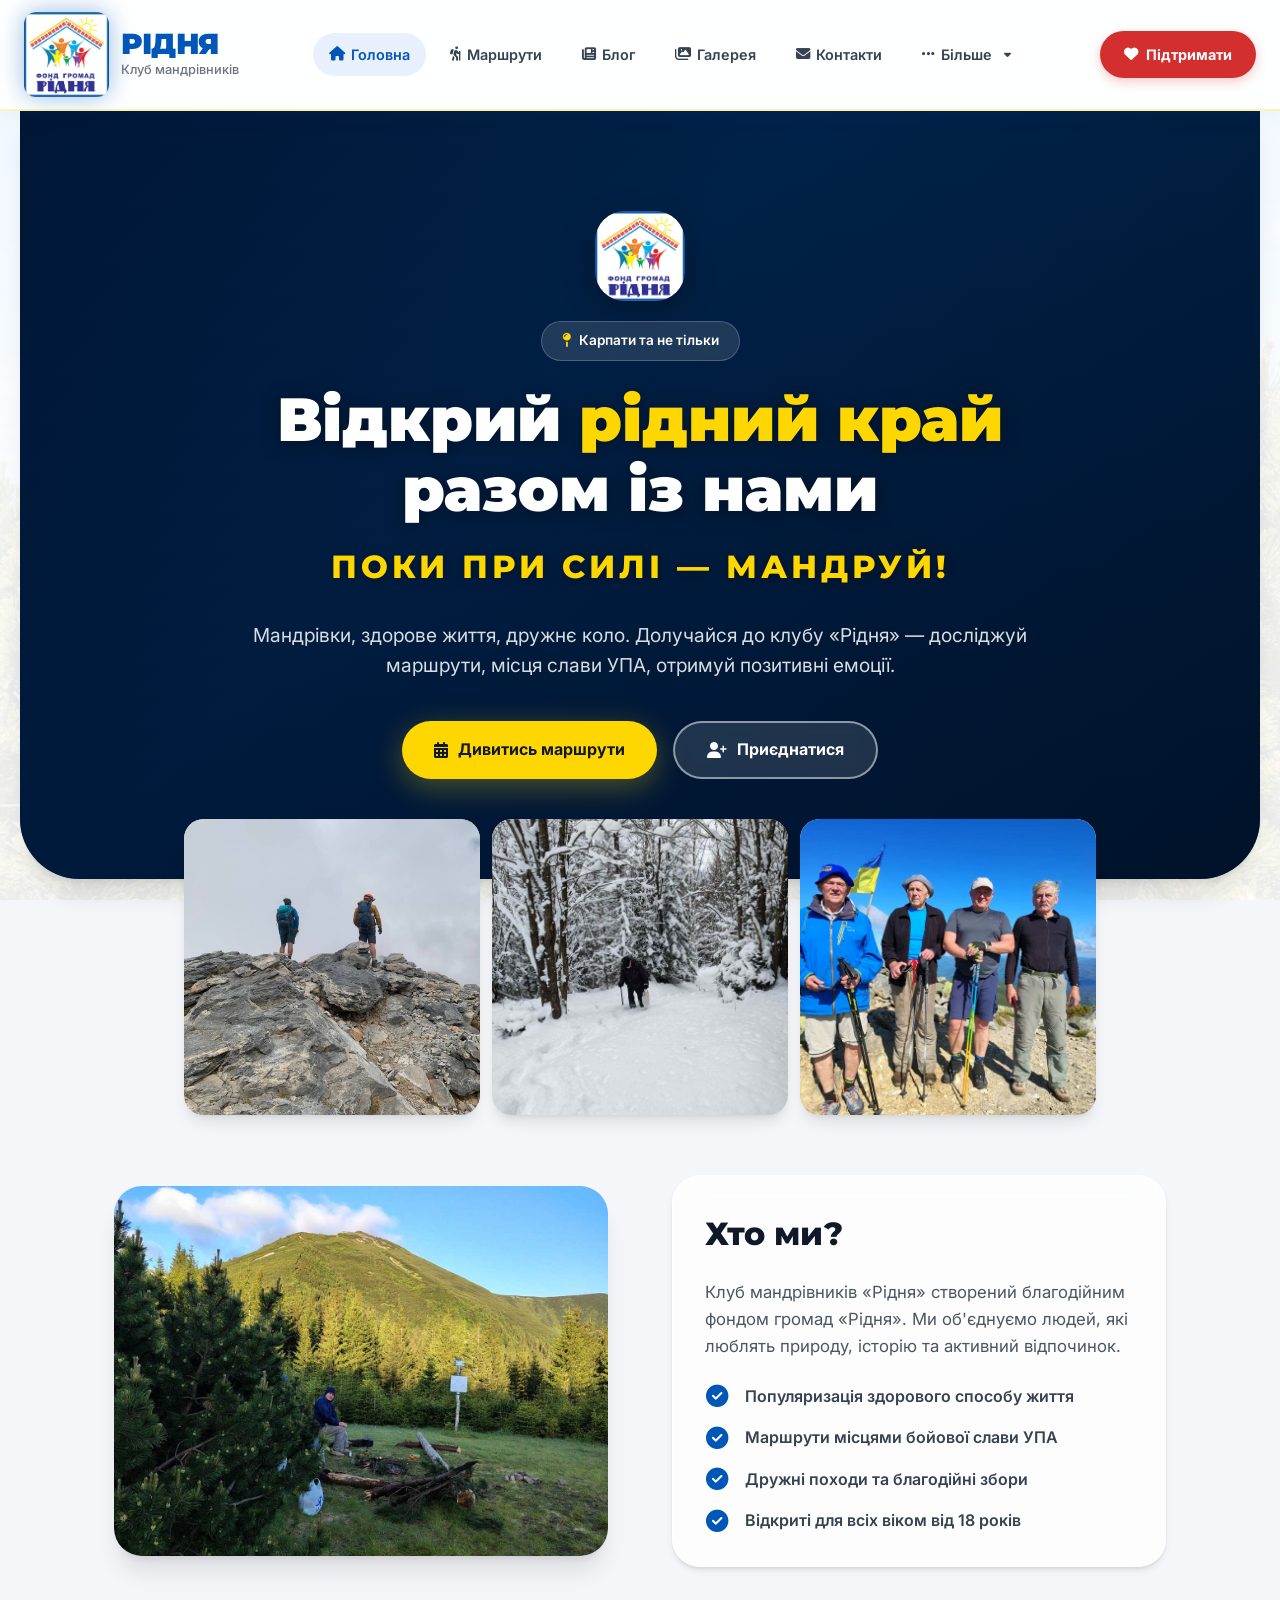
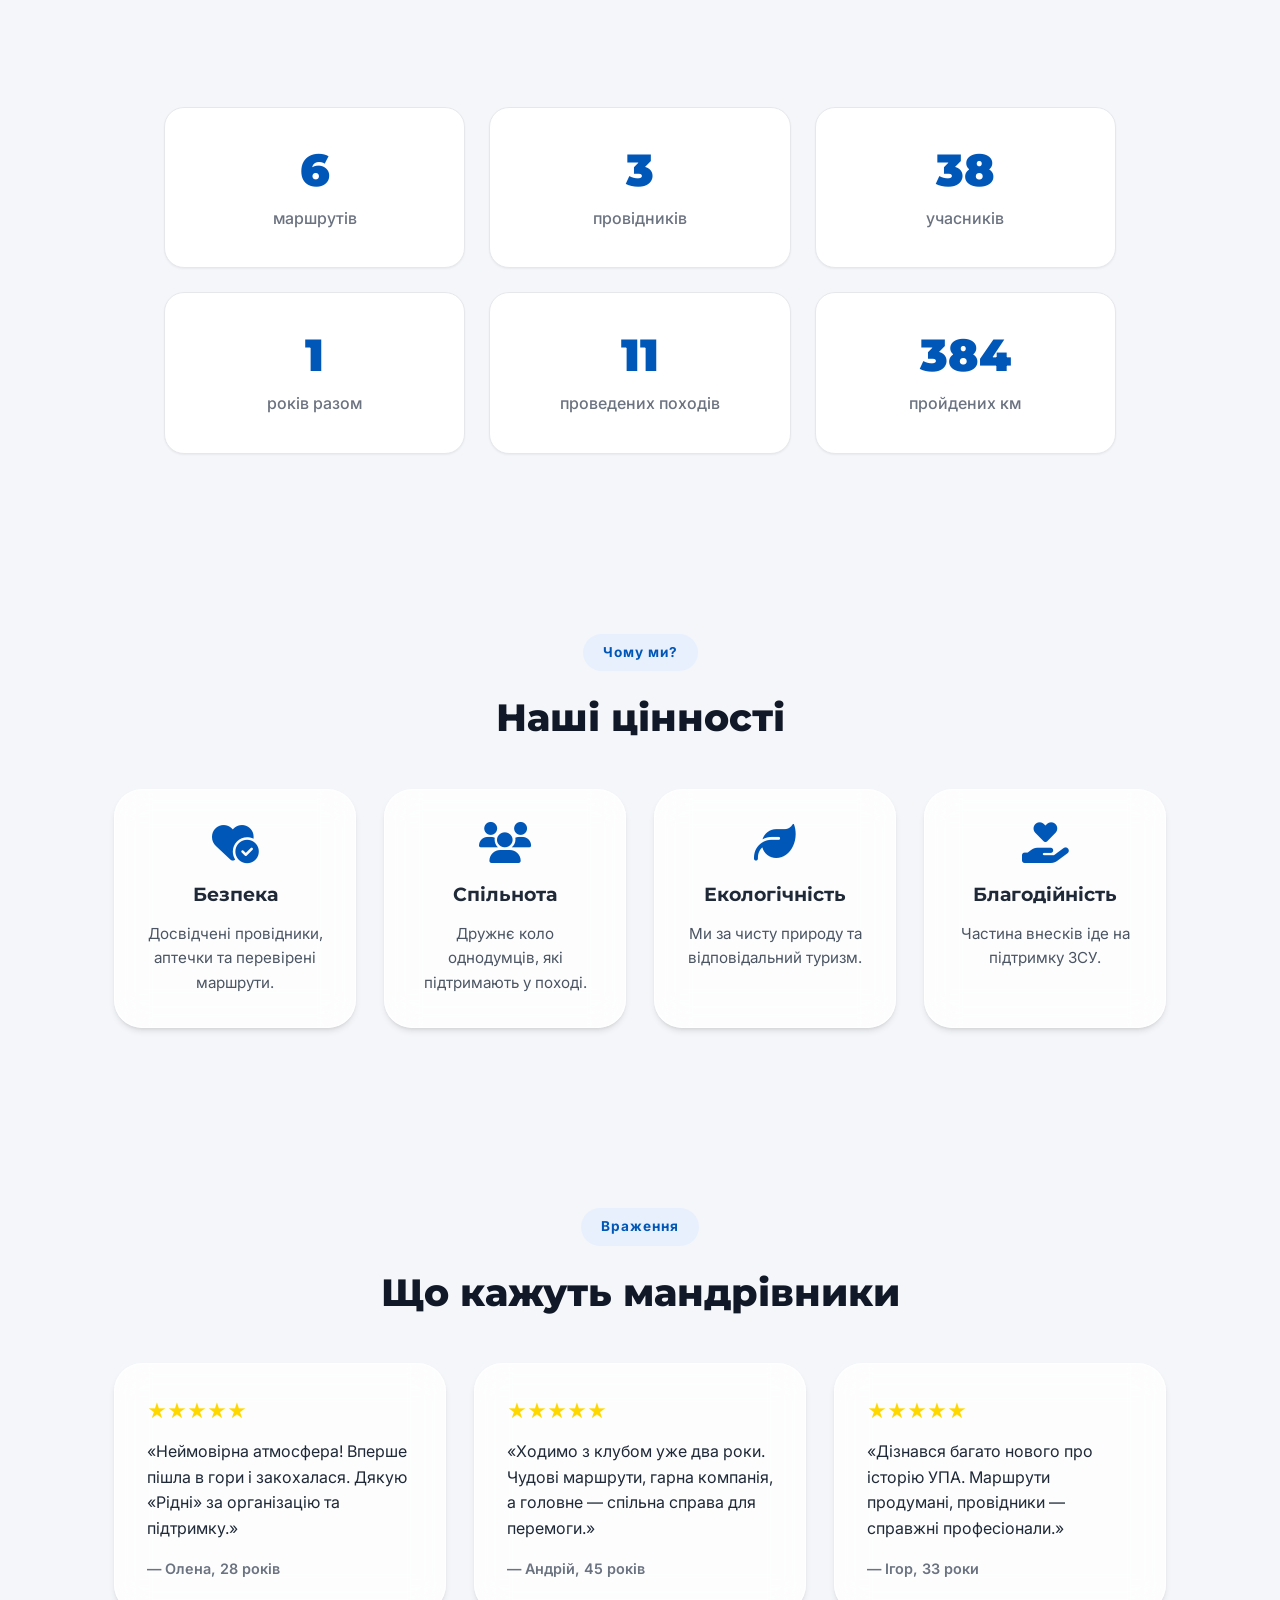
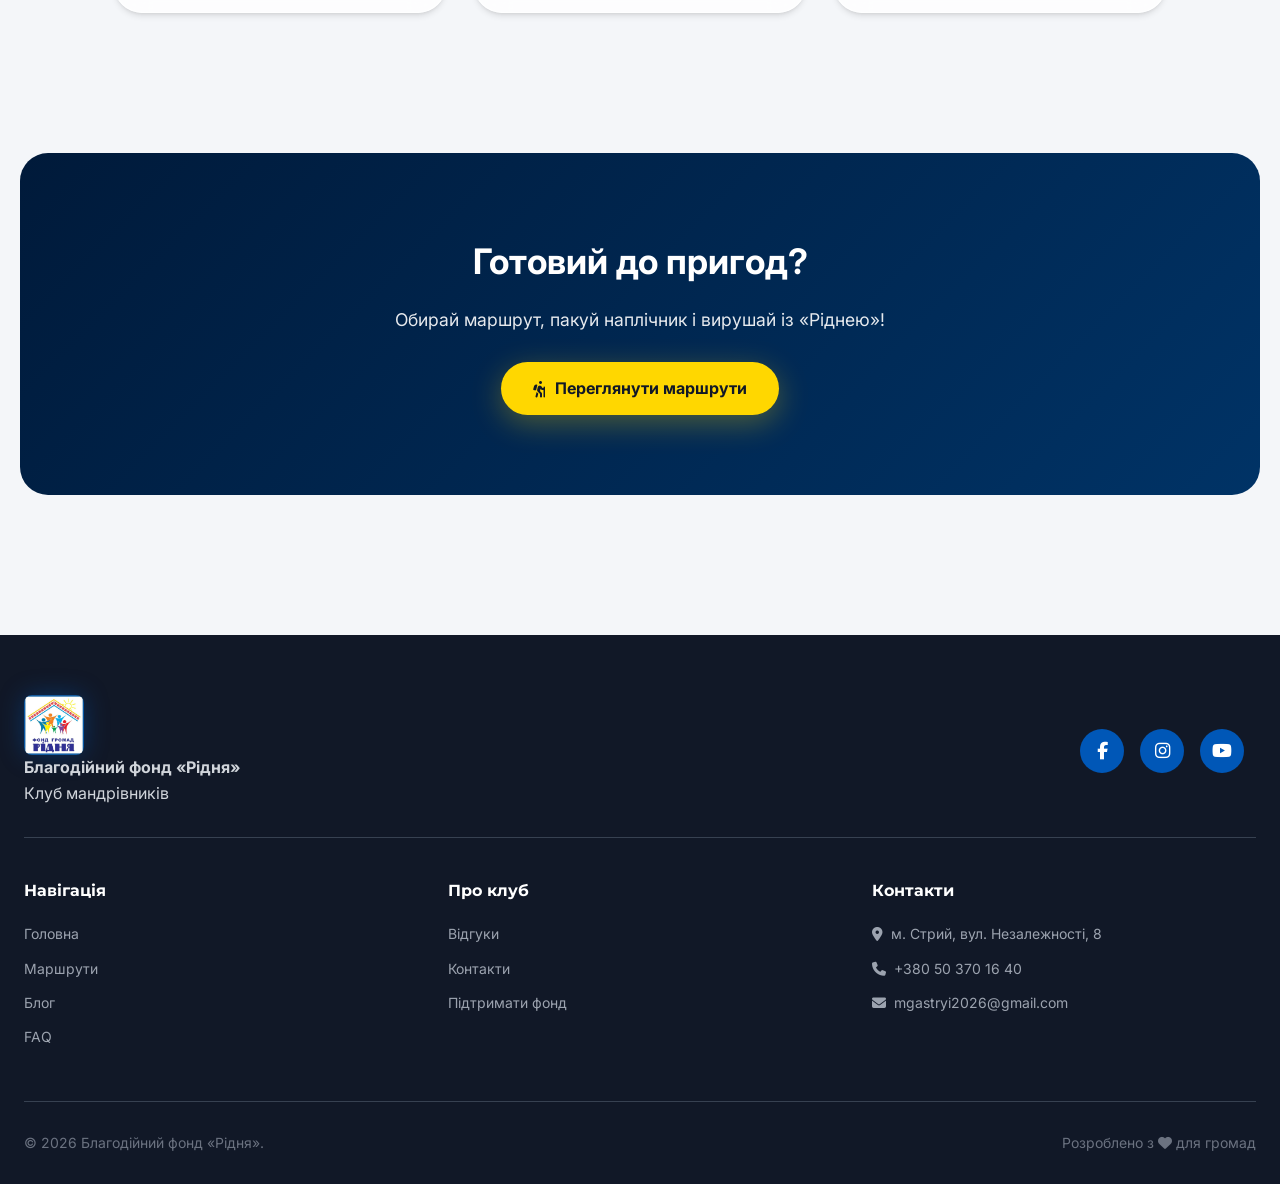
==== index.html @ 2676902b "Останнє оновлення з урахуванням змін" ====
<!DOCTYPE html>
<html lang="uk">
<head>
  <meta charset="UTF-8">
  <meta name="viewport" content="width=device-width, initial-scale=1.0, maximum-scale=5.0, user-scalable=yes, viewport-fit=cover">
  <title>РІДНЯ · Клуб мандрівників</title>
  <link rel="preconnect" href="https://fonts.googleapis.com">
  <link rel="preconnect" href="https://fonts.gstatic.com" crossorigin>
  <link href="https://fonts.googleapis.com/css2?family=Inter:opsz,wght@14..32,400;14..32,500;14..32,600;14..32,700&family=Manrope:wght@600;700;800&family=Montserrat:wght@600;700;800;900&display=swap" rel="stylesheet">
  <link rel="stylesheet" href="https://cdnjs.cloudflare.com/ajax/libs/font-awesome/6.5.1/css/all.min.css">
  <link rel="stylesheet" href="css/main.css">
  <link rel="stylesheet" href="css/components.css">
  <link rel="stylesheet" href="css/home.css">
</head>
<body>
  <!-- Хедер -->
  <header class="main-header">
    <div class="header-container">
      <a href="index.html" class="header-logo">
<div class="header-logo-icon">
  <img src="images/logo.png" alt="БФ Рідня" style="width:100%; height:100%; object-fit:contain;">
</div>
        <div class="header-logo-text">
          <span class="header-logo-title">РІДНЯ</span>
          <span class="header-logo-sub">Клуб мандрівників</span>
        </div>
      </a>
      <button class="mobile-menu-toggle" id="mobileMenuToggle" aria-label="Меню">
        <i class="fas fa-bars"></i>
      </button>
      <nav class="header-nav" id="mainNav">
        <ul>
          <li><a href="index.html" class="active"><i class="fas fa-home"></i> Головна</a></li>
          <li><a href="trips.html"><i class="fas fa-hiking"></i> Маршрути</a></li>
          <li><a href="blog.html"><i class="fas fa-newspaper"></i> Блог</a></li>
          <li><a href="gallery.html"><i class="fas fa-images"></i> Галерея</a></li>
          <li><a href="contacts.html"><i class="fas fa-envelope"></i> Контакти</a></li>
          <li class="has-dropdown">
            <a href="javascript:void(0)"><i class="fas fa-ellipsis-h"></i> Більше</a>
            <ul class="dropdown-menu">
              <li><a href="gear.html"><i class="fas fa-campground"></i> Спорядження</a></li>
              <li><a href="faq.html"><i class="fas fa-question-circle"></i> FAQ</a></li>
              <li><a href="reviews.html"><i class="fas fa-star"></i> Відгуки</a></li>
            </ul>
          </li>
        </ul>
      </nav>
      <div class="header-actions">
        <a href="contacts.html#donate" class="btn-support"><i class="fas fa-heart"></i> Підтримати</a>
      </div>
    </div>
  </header>

  <main>
    <!-- Герой секція -->
    <section class="hero-section" id="hero">
      <div class="hero-overlay"></div>
      <div class="hero-content">
<div class="hero-org-icon">
  <img src="images/logo.png" alt="БФ Рідня" style="width:100%; height:100%; object-fit:contain;">
</div>
        <div class="hero-badge"><i class="fas fa-map-pin"></i> Карпати та не тільки</div>
        <h1 class="hero-title">Відкрий <span class="highlight">рідний край</span> разом із нами</h1>
        <p class="hero-motto">ПОКИ ПРИ СИЛІ — МАНДРУЙ!</p>
        <p class="hero-subtitle">Мандрівки, здорове життя, дружнє коло. Долучайся до клубу «Рідня» — досліджуй маршрути, місця слави УПА, отримуй позитивні емоції.</p>
        <div class="hero-buttons">
          <a href="trips.html" class="btn-hero-primary"><i class="fas fa-calendar-alt"></i> Дивитись маршрути</a>
          <a href="contacts.html" class="btn-hero-secondary"><i class="fas fa-user-plus"></i> Приєднатися</a>
        </div>
      </div>
    </section>

    <!-- Фотострічка -->
    <section class="photo-strip visible">
      <div class="photo-strip-item"><img src="images/img11.jpg" alt="Похід" loading="lazy"></div>
      <div class="photo-strip-item"><img src="images/img8.jpg" alt="Краєвид" loading="lazy"></div>
      <div class="photo-strip-item"><img src="images/img4.jpg" alt="Гори" loading="lazy"></div>
    </section>

    <!-- Про клуб -->
    <section class="about-club-container reveal">
      <div class="about-club">
        <div class="about-club-image">
          <img src="images/img5.jpg" alt="Клуб Рідня в горах" loading="lazy">
        </div>
        <div class="about-club-text glass-card">
          <h3>Хто ми?</h3>
          <p>Клуб мандрівників «Рідня» створений благодійним фондом громад «Рідня». Ми об'єднуємо людей, які люблять природу, історію та активний відпочинок.</p>
          <ul class="about-features">
            <li><i class="fas fa-check-circle"></i> Популяризація здорового способу життя</li>
            <li><i class="fas fa-check-circle"></i> Маршрути місцями бойової слави УПА</li>
            <li><i class="fas fa-check-circle"></i> Дружні походи та благодійні збори</li>
            <li><i class="fas fa-check-circle"></i> Відкриті для всіх віком від 18 років</li>
          </ul>
        </div>
      </div>
    </section>

    <!-- Статистика -->
    <section class="stats-section reveal">
      <div class="stats-grid">
        <div class="stat-card"><div class="stat-number" data-target="17">0</div><div class="stat-label">маршрутів</div></div>
        <div class="stat-card"><div class="stat-number" data-target="10">0</div><div class="stat-label">провідників</div></div>
        <div class="stat-card"><div class="stat-number" data-target="100">0</div><div class="stat-label">учасників</div></div>
        <div class="stat-card"><div class="stat-number" data-target="5">0</div><div class="stat-label">років разом</div></div>
        <div class="stat-card"><div class="stat-number" data-target="35">0</div><div class="stat-label">проведених походів</div></div>
        <div class="stat-card"><div class="stat-number" data-target="1200">0</div><div class="stat-label">пройдених км</div></div>
      </div>
    </section>

    <!-- Переваги -->
    <section class="advantages-section reveal">
      <div class="section-header">
        <span class="section-label">Чому ми?</span>
        <h2 class="section-title">Наші цінності</h2>
      </div>
      <div class="advantages-grid">
        <div class="advantage-card glass-card">
          <i class="fas fa-heart-circle-check"></i>
          <h4>Безпека</h4>
          <p>Досвідчені провідники, аптечки та перевірені маршрути.</p>
        </div>
        <div class="advantage-card glass-card">
          <i class="fas fa-users"></i>
          <h4>Спільнота</h4>
          <p>Дружнє коло однодумців, які підтримають у поході.</p>
        </div>
        <div class="advantage-card glass-card">
          <i class="fas fa-leaf"></i>
          <h4>Екологічність</h4>
          <p>Ми за чисту природу та відповідальний туризм.</p>
        </div>
        <div class="advantage-card glass-card">
          <i class="fas fa-hand-holding-heart"></i>
          <h4>Благодійність</h4>
          <p>Частина внесків іде на підтримку ЗСУ.</p>
        </div>
      </div>
    </section>

    <!-- Відгуки -->
    <section class="testimonials-section reveal">
      <div class="section-header">
        <span class="section-label">Враження</span>
        <h2 class="section-title">Що кажуть мандрівники</h2>
      </div>
      <div class="testimonials-grid">
        <div class="testimonial-card glass-card">
          <div class="testimonial-stars">★★★★★</div>
          <p>«Неймовірна атмосфера! Вперше пішла в гори і закохалася. Дякую «Рідні» за організацію та підтримку.»</p>
          <span class="testimonial-author">— Олена, 28 років</span>
        </div>
        <div class="testimonial-card glass-card">
          <div class="testimonial-stars">★★★★★</div>
          <p>«Ходимо з клубом уже два роки. Чудові маршрути, гарна компанія, а головне — спільна справа для перемоги.»</p>
          <span class="testimonial-author">— Андрій, 45 років</span>
        </div>
        <div class="testimonial-card glass-card">
          <div class="testimonial-stars">★★★★★</div>
          <p>«Дізнався багато нового про історію УПА. Маршрути продумані, провідники — справжні професіонали.»</p>
          <span class="testimonial-author">— Ігор, 33 роки</span>
        </div>
      </div>
    </section>

    <!-- Заклик до дії -->
    <section class="cta-section reveal">
      <div class="cta-content">
        <h2>Готовий до пригод?</h2>
        <p>Обирай маршрут, пакуй наплічник і вирушай із «Ріднею»!</p>
        <a href="trips.html" class="btn-hero-primary"><i class="fas fa-hiking"></i> Переглянути маршрути</a>
      </div>
    </section>
  </main>

  <!-- Футер -->
  <footer class="main-footer">
    <div class="footer-container">
      <div class="footer-top">
<div class="footer-logo">
  <div class="header-logo-icon footer-logo-icon">
    <img src="images/logo.png" alt="БФ Рідня" style="width:100%; height:100%; object-fit:contain;">
  </div>
  <div><strong>Благодійний фонд «Рідня»</strong><p>Клуб мандрівників</p></div>
</div>
        <div class="footer-social">
          <a href="https://www.facebook.com/bfridnya" aria-label="Facebook"><i class="fab fa-facebook-f"></i></a>
          <a href="https://www.instagram.com/fond_ridnya" aria-label="Instagram"><i class="fab fa-instagram"></i></a>
          <a href="https://www.youtube.com/channel/UCr67AbASZGqx4RefbKaIRSQ" aria-label="YouTube"><i class="fab fa-youtube"></i></a>
        </div>
      </div>
      <div class="footer-middle">
        <div class="footer-nav">
          <h4>Навігація</h4>
          <ul>
            <li><a href="index.html">Головна</a></li>
            <li><a href="trips.html">Маршрути</a></li>
            <li><a href="blog.html">Блог</a></li>
            <li><a href="faq.html">FAQ</a></li>
          </ul>
        </div>
        <div class="footer-nav">
          <h4>Про клуб</h4>
          <ul>
            <li><a href="reviews.html">Відгуки</a></li>
            <li><a href="contacts.html">Контакти</a></li>
            <li><a href="contacts.html#donate">Підтримати фонд</a></li>
          </ul>
        </div>
        <div class="footer-nav">
          <h4>Контакти</h4>
          <ul>
            <li><i class="fas fa-map-marker-alt"></i> м. Стрий, вул. Незалежності, 8</li>
            <li><i class="fas fa-phone"></i> +380 50 370 16 40</li>
            <li><i class="fas fa-envelope"></i> mgastryi2026@gmail.com</li>
          </ul>
        </div>
      </div>
      <div class="footer-bottom">
        <p>&copy; 2026 Благодійний фонд «Рідня».</p>
        <p>Розроблено з <i class="fas fa-heart"></i> для громад</p>
      </div>
    </div>
  </footer>

  <script src="js/main.js"></script>
</body>
</html>
---- css/main.css ----
:root {
  --blue: #0057b7;
  --blue-dark: #003d82;
  --blue-light: #e8f0fe;
  --yellow: #ffd700;
  --yellow-dark: #e6c200;
  --yellow-light: #fff8e1;
  --red: #d32f2f;
  --red-dark: #b71c1c;
  --white: #ffffff;
  --gray-50: #f9fafb;
  --gray-100: #f3f4f6;
  --gray-200: #e5e7eb;
  --gray-300: #d1d5db;
  --gray-400: #9ca3af;
  --gray-500: #6b7280;
  --gray-600: #4b5563;
  --gray-700: #374151;
  --gray-800: #1f2937;
  --gray-900: #111827;
  --shadow-sm: 0 1px 2px rgba(0,0,0,0.05);
  --shadow: 0 4px 6px -1px rgba(0,0,0,0.1), 0 2px 4px -2px rgba(0,0,0,0.1);
  --shadow-md: 0 10px 15px -3px rgba(0,0,0,0.1), 0 4px 6px -4px rgba(0,0,0,0.1);
  --shadow-lg: 0 20px 25px -5px rgba(0,0,0,0.1), 0 8px 10px -6px rgba(0,0,0,0.1);
  --radius-sm: 8px;
  --radius: 12px;
  --radius-lg: 20px;
  --radius-xl: 28px;
  --transition: 0.3s cubic-bezier(0.4, 0, 0.2, 1);
}

* {
  margin: 0;
  padding: 0;
  box-sizing: border-box;
}

html {
  scroll-behavior: smooth;
}

html, body {
  overflow-x: hidden;
  max-width: 100vw;
}

img {
  max-width: 100%;
  height: auto;
}

body {
  font-family: 'Inter', sans-serif;
  color: var(--gray-800);
  line-height: 1.6;
  min-height: 100vh;
  display: flex;
  flex-direction: column;
  position: relative;
  /* Новий безпечний фон замість складного колажу */
  background-color: #f4f6f9;
  background-image: url('../images/img1.jpg');
  background-size: cover;
  background-position: center;
  background-attachment: fixed;
}

/* Легке світле накладення, щоб текст було читати */
body::after {
  content: '';
  position: fixed;
  top: 0; left: 0; right: 0; bottom: 0;
  z-index: -1;
  background: rgba(255, 255, 255, 0.92);
  pointer-events: none;
}

/* Хедер */
.main-header {
  background: rgba(255,255,255,0.92);
  backdrop-filter: blur(16px);
  box-shadow: 0 2px 24px rgba(0,87,183,0.06);
  position: sticky;
  top: 0;
  z-index: 1000;
  border-bottom: 2px solid rgba(255,215,0,0.3);
}

.header-container {
  display: flex;
  align-items: center;
  justify-content: space-between;
  max-width: 1280px;
  margin: 0 auto;
  padding: 12px 24px;
  gap: 24px;
}

.header-logo {
  display: flex;
  align-items: center;
  gap: 12px;
  text-decoration: none;
  flex-shrink: 0;
}

.header-logo-icon {
  width: 85px;
  height: 85px;
  background: transparent; 
  border-radius: var(--radius);
  display: flex;
  align-items: center;
  justify-content: center;
  box-shadow: 0 0 24px rgba(0,87,183,0.4);
  transition: transform 0.3s;
  overflow: hidden;
}

.header-logo-icon:hover {
  transform: scale(1.05);
}

.header-logo-text {
  display: flex;
  flex-direction: column;
}

.header-logo-title {
  font-family: 'Montserrat', sans-serif;
  font-weight: 900;
  font-size: 1.8rem;
  color: var(--blue);
  letter-spacing: -0.5px;
  line-height: 1.1;
}

.header-logo-sub {
  font-size: 0.8rem;
  color: var(--gray-500);
  font-weight: 500;
}

/* Навігація */
.mobile-menu-toggle {
  display: none;
  background: var(--blue);
  border: none;
  font-size: 22px;
  color: var(--white);
  cursor: pointer;
  width: 44px;
  height: 44px;
  border-radius: var(--radius);
  align-items: center;
  justify-content: center;
  transition: background var(--transition);
  flex-shrink: 0;
}

.mobile-menu-toggle:hover {
  background: var(--blue-dark);
}

.header-nav ul {
  display: flex;
  list-style: none;
  gap: 8px;
  flex-wrap: wrap;
}

.header-nav a {
  text-decoration: none;
  color: var(--gray-700);
  font-weight: 600;
  font-size: 0.9rem;
  padding: 10px 16px;
  border-radius: 25px;
  display: inline-flex;
  align-items: center;
  gap: 6px;
  transition: all var(--transition);
}

.header-nav a:hover,
.header-nav a.active {
  background: var(--blue-light);
  color: var(--blue);
}

.header-actions {
  display: flex;
  align-items: center;
  gap: 10px;
  flex-shrink: 0;
}

.btn-support {
  background: var(--red);
  color: var(--white);
  padding: 12px 24px;
  border-radius: 30px;
  text-decoration: none;
  font-weight: 700;
  font-size: 0.9rem;
  display: inline-flex;
  align-items: center;
  gap: 8px;
  transition: all var(--transition);
  box-shadow: 0 4px 12px rgba(211,47,47,0.25);
  white-space: nowrap;
}

.btn-support:hover {
  background: var(--red-dark);
  transform: translateY(-2px);
  box-shadow: 0 8px 20px rgba(211,47,47,0.3);
}

/* Випадаюче меню */
.header-nav li.has-dropdown {
  position: relative;
}

.header-nav .dropdown-menu {
  visibility: hidden;
  opacity: 0;
  position: absolute;
  top: 100%;
  left: 0;
  background: var(--white);
  border-radius: var(--radius);
  box-shadow: var(--shadow-lg);
  min-width: 200px;
  padding: 8px 0;
  z-index: 1001;
  transform: translateY(-8px);
  transition: 0.3s ease;
  list-style: none;
}

.header-nav li.has-dropdown:hover .dropdown-menu {
  visibility: visible;
  opacity: 1;
  transform: translateY(0);
}

.header-nav .dropdown-menu a {
  display: block;
  padding: 12px 20px;
  white-space: nowrap;
  font-size: 0.85rem;
  font-weight: 500;
  color: var(--gray-700);
  transition: background 0.2s, color 0.2s;
  border-radius: 0;
}

.header-nav .dropdown-menu a:hover {
  background: var(--blue-light);
  color: var(--blue);
}

.header-nav .has-dropdown > a::after {
  content: "\f0d7";
  font-family: "Font Awesome 6 Free";
  font-weight: 900;
  margin-left: 6px;
  font-size: 0.7rem;
  transition: transform 0.3s;
}

.header-nav li.has-dropdown:hover > a::after {
  transform: rotate(180deg);
}

/* Футер */
.main-footer {
  background: var(--gray-900);
  color: var(--gray-300);
  padding: 60px 0 30px;
  margin-top: auto;
}

.footer-container {
  max-width: 1280px;
  margin: 0 auto;
  padding: 0 24px;
}

.footer-top {
  display: flex;
  justify-content: space-between;
  align-items: center;
  padding-bottom: 30px;
  border-bottom: 1px solid var(--gray-700);
}

.footer-logo-icon {
  width: 60px;
  height: 60px;
  background: transparent !important;
  border-radius: var(--radius-sm);
  display: flex;
  align-items: center;
  justify-content: center;
  color: white;
  font-size: 1.8rem;
}

.footer-social a {
  color: white;
  background: var(--blue);
  width: 44px;
  height: 44px;
  border-radius: 50%;
  display: inline-flex;
  align-items: center;
  justify-content: center;
  margin-right: 12px;
  text-decoration: none;
  transition: all var(--transition);
  font-size: 1.1rem;
}

.footer-social a:hover {
  background: var(--yellow);
  color: var(--gray-900);
  transform: translateY(-3px);
}

.footer-middle {
  display: grid;
  grid-template-columns: repeat(auto-fit, minmax(180px, 1fr));
  gap: 40px;
  padding: 40px 0;
  border-bottom: 1px solid var(--gray-700);
}

.footer-nav h4 {
  color: white;
  margin-bottom: 20px;
  font-family: 'Montserrat', sans-serif;
}

.footer-nav ul {
  list-style: none;
}

.footer-nav li {
  margin-bottom: 12px;
  color: var(--gray-400);
  font-size: 14px;
  display: flex;
  align-items: center;
  gap: 8px;
}

.footer-nav a {
  color: var(--gray-400);
  text-decoration: none;
  transition: 0.2s;
}

.footer-nav a:hover {
  color: white;
}

.footer-bottom {
  display: flex;
  justify-content: space-between;
  flex-wrap: wrap;
  gap: 12px;
  padding-top: 30px;
  color: var(--gray-500);
  font-size: 14px;
}

/* Анімації для блоків при скролі */
@keyframes fadeInUp {
  from { opacity: 0; transform: translateY(24px); }
  to { opacity: 1; transform: translateY(0); }
}

.reveal {
  opacity: 0;
  transform: translateY(20px);
  transition: opacity 0.8s ease, transform 0.8s ease;
}

.reveal.visible {
  opacity: 1;
  transform: translateY(0);
}

/* Адаптивність */
@media (max-width: 768px) {
  .mobile-menu-toggle {
    display: flex;
  }
  .header-nav {
    display: none;
    position: absolute;
    top: 100%;
    left: 0;
    right: 0;
    background: white;
    box-shadow: var(--shadow-md);
    padding: 16px;
    border-radius: 0 0 var(--radius-lg) var(--radius-lg);
  }
  .header-nav.active {
    display: block;
  }
  .header-nav ul {
    flex-direction: column;
    gap: 4px;
  }
  .header-nav a {
    display: flex;
    padding: 12px 16px;
    border-radius: var(--radius);
  }
  .header-nav .dropdown-menu {
    position: static;
    visibility: visible;
    opacity: 1;
    transform: none;
    box-shadow: none;
    padding-left: 20px;
  }
  .header-nav .has-dropdown > a::after {
    display: none;
  }
}
---- css/components.css ----
/* Загальні блоки */
.glass-card {
  background: rgba(255,255,255,0.8);
  backdrop-filter: blur(16px);
  border-radius: var(--radius-xl);
  padding: 32px;
  border: 1px solid rgba(255,255,255,0.9);
  box-shadow: var(--shadow);
  transition: transform 0.3s, box-shadow 0.3s;
}
.glass-card:hover {
  transform: translateY(-2px);
  box-shadow: var(--shadow-md);
}

.section-header {
  text-align: center;
  margin: 60px 0 40px;
  animation: fadeInUp 0.8s ease;
}
.section-label {
  display: inline-block;
  background: var(--blue-light);
  color: var(--blue);
  padding: 8px 20px;
  border-radius: 20px;
  font-size: 0.85rem;
  font-weight: 700;
  letter-spacing: 1px;
  margin-bottom: 16px;
}
.section-title {
  font-family: 'Montserrat', sans-serif;
  font-weight: 800;
  font-size: clamp(1.8rem, 3vw, 2.5rem);
  color: var(--gray-900);
  margin-bottom: 16px;
}
.section-subtitle {
  color: var(--gray-500);
  font-size: 1.1rem;
  max-width: 600px;
  margin: 0 auto;
}

/* Панель пошуку/сортування */
.search-sort-bar {
  display: flex;
  justify-content: space-between;
  align-items: center;
  gap: 16px;
  margin: 20px 24px 10px;
  flex-wrap: wrap;
}
.search-box {
  display: flex;
  align-items: center;
  background: white;
  border-radius: 30px;
  border: 2px solid var(--gray-200);
  overflow: hidden;
  flex: 1;
  min-width: 250px;
  transition: 0.3s;
}
.search-box:focus-within {
  border-color: var(--blue);
  box-shadow: 0 0 0 3px rgba(0,87,183,0.06);
}
.search-box input {
  border: none;
  padding: 14px 0 14px 16px;
  width: 100%;
  font-size: 0.95rem;
  outline: none;
}
.search-box i {
  padding: 0 16px;
  color: var(--gray-400);
}
.clear-btn {
  background: none;
  border: none;
  padding: 0 16px;
  cursor: pointer;
  color: var(--gray-400);
  font-size: 1rem;
}
.sort-options {
  display: flex;
  align-items: center;
  gap: 8px;
}
.sort-options select {
  padding: 12px 16px;
  border-radius: 30px;
  border: 2px solid var(--gray-200);
  background: white;
  font-weight: 500;
}

/* Легенда та фільтри */
.legend-bar {
  display: flex;
  justify-content: space-between;
  align-items: center;
  flex-wrap: wrap;
  gap: 16px;
  background: rgba(255,255,255,0.85);
  backdrop-filter: blur(12px);
  border-radius: 20px;
  padding: 20px 24px;
  margin: 20px 24px 30px;
  box-shadow: 0 4px 20px rgba(0,0,0,0.04);
}
.filter-group {
  display: flex;
  flex-wrap: wrap;
  gap: 8px;
}
.filter-btn {
  padding: 10px 22px;
  border: 2px solid transparent;
  border-radius: 30px;
  background: white;
  font-weight: 600;
  cursor: pointer;
  transition: all 0.3s;
  display: inline-flex;
  align-items: center;
  gap: 8px;
  color: var(--gray-600);
  font-size: 0.9rem;
}
.filter-btn:hover {
  background: var(--blue-light);
  color: var(--blue);
}
.filter-btn.active {
  background: var(--blue);
  color: white;
  border-color: var(--blue);
  box-shadow: 0 4px 14px rgba(0,87,183,0.3);
}
.stats-tag {
  background: white;
  padding: 10px 20px;
  border-radius: 30px;
  font-weight: 600;
  color: var(--gray-600);
  display: flex;
  align-items: center;
  gap: 8px;
  border: 1px solid var(--gray-200);
}
.add-trip-btn {
  background: var(--yellow);
  color: var(--gray-900);
  padding: 12px 28px;
  border: none;
  border-radius: 30px;
  font-weight: 700;
  font-size: 0.9rem;
  cursor: pointer;
  display: inline-flex;
  align-items: center;
  gap: 8px;
  transition: 0.3s;
  box-shadow: 0 4px 16px rgba(255,215,0,0.25);
}
.add-trip-btn:hover {
  background: #ffe44d;
  transform: translateY(-2px);
  box-shadow: 0 8px 24px rgba(255,215,0,0.35);
}

/* Картки маршрутів */
.cards-container {
  display: grid;
  grid-template-columns: repeat(auto-fill, minmax(360px, 1fr));
  gap: 28px;
  padding: 0 24px 40px;
}

/* Модальні вікна */
.modal-overlay {
  position: fixed;
  top: 0;
  left: 0;
  right: 0;
  bottom: 0;
  background: rgba(0,0,0,0.45);
  backdrop-filter: blur(6px);
  z-index: 2000;
  display: flex;
  align-items: center;
  justify-content: center;
  visibility: hidden;
  opacity: 0;
  transition: 0.3s;
}
.modal-overlay.active {
  visibility: visible;
  opacity: 1;
}
.modal {
  background: var(--white);
  border-radius: var(--radius-xl);
  max-width: 560px;
  width: 90%;
  max-height: 85vh;
  overflow-y: auto;
  box-shadow: var(--shadow-lg);
  padding: 0;
}
.modal-header {
  display: flex;
  justify-content: space-between;
  align-items: center;
  padding: 20px 24px;
  border-bottom: 1px solid var(--gray-200);
}
.modal-header h2 {
  font-family: 'Montserrat', sans-serif;
  font-weight: 700;
  font-size: 1.3rem;
  display: flex;
  align-items: center;
  gap: 10px;
}
.modal-close {
  background: none;
  border: none;
  font-size: 1.6rem;
  cursor: pointer;
  color: var(--gray-500);
  transition: 0.2s;
  width: 36px;
  height: 36px;
  border-radius: 50%;
  display: flex;
  align-items: center;
  justify-content: center;
}
.modal-close:hover {
  background: var(--gray-100);
  color: var(--gray-800);
}
.modal form {
  padding: 24px;
}
.form-group {
  margin-bottom: 18px;
}
.form-group label {
  display: block;
  font-weight: 600;
  font-size: 0.85rem;
  margin-bottom: 6px;
  color: var(--gray-700);
}
.form-group input,
.form-group textarea,
.form-group select {
  width: 100%;
  padding: 12px 14px;
  border: 2px solid var(--gray-200);
  border-radius: var(--radius);
  font-family: 'Inter', sans-serif;
  font-size: 0.9rem;
  transition: 0.2s;
  background: var(--gray-50);
}
.form-group input:focus,
.form-group textarea:focus,
.form-group select:focus {
  border-color: var(--blue);
  outline: none;
  background: white;
  box-shadow: 0 0 0 3px rgba(0,87,183,0.06);
}
.form-row {
  display: grid;
  grid-template-columns: 1fr 1fr;
  gap: 18px;
}
.checkbox-group {
  display: flex;
  gap: 24px;
  flex-wrap: wrap;
}
.checkbox-group label {
  display: flex;
  align-items: center;
  gap: 8px;
  font-weight: 500;
  cursor: pointer;
}
.modal-footer {
  display: flex;
  justify-content: flex-end;
  gap: 12px;
  margin-top: 12px;
  padding-top: 20px;
  border-top: 1px solid var(--gray-100);
}
.btn-cancel {
  background: var(--gray-100);
  border: none;
  padding: 12px 24px;
  border-radius: 30px;
  font-weight: 600;
  cursor: pointer;
  transition: 0.2s;
  color: var(--gray-600);
}
.btn-cancel:hover {
  background: var(--gray-200);
}
.btn-submit {
  background: var(--blue);
  color: white;
  border: none;
  padding: 12px 28px;
  border-radius: 30px;
  font-weight: 700;
  cursor: pointer;
  transition: all var(--transition);
  display: inline-flex;
  align-items: center;
  gap: 8px;
  box-shadow: var(--shadow-sm);
}
.btn-submit:hover {
  background: var(--blue-dark);
  box-shadow: var(--shadow-md);
}

/* Кнопки hero */
.btn-hero-primary {
  background: var(--yellow);
  color: var(--gray-900);
  padding: 14px 32px;
  border-radius: 35px;
  font-weight: 700;
  text-decoration: none;
  display: inline-flex;
  align-items: center;
  gap: 10px;
  transition: all var(--transition);
  box-shadow: 0 8px 30px rgba(255,215,0,0.3);
}
.btn-hero-primary:hover {
  background: #fff;
  transform: translateY(-3px);
  box-shadow: 0 12px 36px rgba(255,215,0,0.4);
}
.btn-hero-secondary {
  background: rgba(255,255,255,0.12);
  backdrop-filter: blur(8px);
  color: var(--white);
  border: 2px solid rgba(255,255,255,0.5);
  padding: 14px 32px;
  border-radius: 35px;
  font-weight: 700;
  text-decoration: none;
  display: inline-flex;
  align-items: center;
  gap: 10px;
  transition: all var(--transition);
}
.btn-hero-secondary:hover {
  background: rgba(255,255,255,0.25);
  border-color: rgba(255,255,255,0.8);
  transform: translateY(-3px);
}

/* Відгуки */
.reviews-grid {
  display: grid;
  grid-template-columns: repeat(auto-fit, minmax(300px, 1fr));
  gap: 28px;
  max-width: 1000px;
  margin: 0 auto;
  padding: 0 24px 60px;
}
.review-card {
  display: flex;
  gap: 16px;
  align-items: flex-start;
}
.review-avatar {
  width: 52px;
  height: 52px;
  background: var(--blue-light);
  color: var(--blue);
  border-radius: 50%;
  display: flex;
  align-items: center;
  justify-content: center;
  font-size: 1.3rem;
  flex-shrink: 0;
}
.review-stars {
  color: var(--yellow);
  letter-spacing: 2px;
  margin-bottom: 10px;
  font-size: 1rem;
}
.review-text {
  color: var(--gray-700);
  font-style: italic;
  margin-bottom: 10px;
  line-height: 1.6;
}
.review-author {
  font-weight: 600;
  color: var(--gray-500);
  font-size: 0.9rem;
}

/* Загальний main відступ */
main {
  padding-bottom: 80px;
}
---- css/home.css ----
/* Герой */
.hero-section {
  position: relative;
  min-height: 560px;
  display: flex;
  align-items: center;
  justify-content: center;
  text-align: center;
  color: var(--white);
  padding: 100px 24px;
  background: linear-gradient(135deg, #001a3a 0%, #003366 40%, #001a2e 100%);
  border-radius: 0 0 60px 60px;
  margin: 0 20px;
  overflow: hidden;
  box-shadow: var(--shadow-lg);
}
.hero-overlay {
  position: absolute;
  top: 0; left: 0; right: 0; bottom: 0;
  background: linear-gradient(180deg, rgba(0,20,50,0.55) 0%, rgba(0,15,40,0.7) 100%);
  z-index: 1;
}
.hero-content {
  position: relative;
  z-index: 2;
  max-width: 800px;
  margin: 0 auto;
}
.hero-org-icon {
  width: 90px;
  height: 90px;
  margin: 0 auto 20px;
  border-radius: 30px;
  overflow: hidden;
  box-shadow: 0 10px 30px rgba(0,0,0,0.3);
  animation: floatIcon 4s ease-in-out infinite;
}
.hero-org-icon img {
  width: 100%;
  height: 100%;
  object-fit: cover;
}
.hero-org-icon .fallback-icon {
  width: 100%;
  height: 100%;
  background: var(--blue-light);
  color: var(--blue);
  display: flex;
  align-items: center;
  justify-content: center;
  font-size: 2.5rem;
}
@keyframes floatIcon {
  0%, 100% { transform: translateY(0); }
  50% { transform: translateY(-8px); }
}
.hero-badge {
  display: inline-flex;
  align-items: center;
  gap: 8px;
  background: rgba(255,255,255,0.12);
  backdrop-filter: blur(8px);
  border: 1px solid rgba(255,255,255,0.2);
  padding: 8px 20px;
  border-radius: 30px;
  font-size: 0.85rem;
  font-weight: 600;
  margin-bottom: 24px;
}
.hero-badge i { color: var(--yellow); }
.hero-title {
  font-family: 'Montserrat', sans-serif;
  font-weight: 900;
  font-size: clamp(2.4rem, 5vw, 3.8rem);
  line-height: 1.15;
  margin-bottom: 16px;
  text-shadow: 0 2px 20px rgba(0,0,0,0.4);
}
.hero-title .highlight { color: var(--yellow); }
.hero-motto {
  font-family: 'Montserrat', sans-serif;
  font-weight: 800;
  font-size: 2rem;
  letter-spacing: 4px;
  color: var(--yellow);
  margin-bottom: 28px;
  text-shadow: 0 2px 12px rgba(0,0,0,0.4);
  text-transform: uppercase;
  animation: mottoPulse 3s ease-in-out infinite;
}
@keyframes mottoPulse {
  0%, 100% { transform: scale(1); }
  50% { transform: scale(1.05); }
}
.hero-subtitle {
  font-size: 1.2rem;
  color: rgba(255,255,255,0.85);
  margin-bottom: 40px;
}
.hero-buttons {
  display: flex;
  gap: 16px;
  justify-content: center;
  flex-wrap: wrap;
}

/* Фотострічка */
.photo-strip {
  display: grid;
  grid-template-columns: repeat(3, 1fr);
  gap: 12px;
  max-width: 960px;
  margin: -60px auto 0;
  padding: 0 24px;
  position: relative;
  z-index: 3;
}
.photo-strip-item {
  border-radius: var(--radius-lg);
  overflow: hidden;
  aspect-ratio: 1/1;
  box-shadow: var(--shadow-md);
  transition: all var(--transition);
  background: var(--gray-200);
}
.photo-strip-item:hover {
  transform: translateY(-8px);
  box-shadow: var(--shadow-lg);
}
.photo-strip-item img {
  width: 100%;
  height: 100%;
  object-fit: cover;
}

/* Про клуб */
.about-club-container {
  padding: 60px 24px 80px;
  max-width: 1100px;
  margin: 0 auto;
}
.about-club {
  display: grid;
  grid-template-columns: 1fr 1fr;
  gap: 64px;
  align-items: center;
}
.about-club-image {
  border-radius: var(--radius-xl);
  overflow: hidden;
  box-shadow: var(--shadow-lg);
  aspect-ratio: 4/3;
  transition: transform 0.3s;
}
.about-club-image:hover { transform: scale(1.02); }
.about-club-image img {
  width: 100%;
  height: 100%;
  object-fit: cover;
}
.about-club-text h3 {
  font-family: 'Montserrat', sans-serif;
  font-weight: 800;
  font-size: 2rem;
  margin-bottom: 20px;
  color: var(--gray-900);
}
.about-club-text p {
  color: var(--gray-600);
  margin-bottom: 24px;
  font-size: 1.05rem;
}
.about-features {
  list-style: none;
  display: flex;
  flex-direction: column;
  gap: 16px;
}
.about-features li {
  display: flex;
  align-items: center;
  gap: 16px;
  font-weight: 600;
  color: var(--gray-700);
  font-size: 1rem;
}
.about-features li i {
  color: var(--blue);
  font-size: 1.4rem;
  width: 24px;
  text-align: center;
}

/* Статистика */
.stats-section {
  max-width: 1000px;
  margin: 60px auto;
  padding: 0 24px;
}
.stats-grid {
  display: grid;
  grid-template-columns: repeat(3, 1fr);
  gap: 24px;
}
.stat-card {
  background: var(--white);
  border-radius: var(--radius-lg);
  padding: 36px 20px;
  text-align: center;
  box-shadow: var(--shadow-sm);
  border: 1px solid var(--gray-200);
  transition: all var(--transition);
}
.stat-card:hover {
  box-shadow: var(--shadow-md);
  border-color: var(--blue-light);
  transform: translateY(-4px);
}
.stat-number {
  font-family: 'Montserrat', sans-serif;
  font-weight: 900;
  font-size: 2.8rem;
  color: var(--blue);
  line-height: 1.2;
}
.stat-label {
  color: var(--gray-500);
  font-weight: 500;
  font-size: 1rem;
  margin-top: 8px;
}

/* Переваги */
.advantages-section {
  padding: 60px 24px 80px;
  max-width: 1100px;
  margin: 0 auto;
}
.advantages-grid {
  display: grid;
  grid-template-columns: repeat(auto-fit, minmax(240px, 1fr));
  gap: 28px;
  margin-top: 40px;
}
.advantage-card {
  text-align: center;
  padding: 32px 24px;
  transition: transform 0.3s;
}
.advantage-card:hover { transform: translateY(-6px); }
.advantage-card i {
  font-size: 2.6rem;
  color: var(--blue);
  margin-bottom: 16px;
}
.advantage-card h4 {
  font-family: 'Montserrat', sans-serif;
  font-weight: 700;
  font-size: 1.2rem;
  margin-bottom: 12px;
}
.advantage-card p {
  color: var(--gray-600);
  font-size: 0.95rem;
}

/* Відгуки на головній */
.testimonials-section {
  padding: 40px 24px 80px;
  max-width: 1100px;
  margin: 0 auto;
}
.testimonials-grid {
  display: grid;
  grid-template-columns: repeat(auto-fit, minmax(300px, 1fr));
  gap: 28px;
  margin-top: 40px;
}
.testimonial-card { padding: 32px; }
.testimonial-stars {
  color: var(--yellow);
  margin-bottom: 12px;
  font-size: 1.2rem;
}
.testimonial-author {
  font-weight: 600;
  color: var(--gray-500);
  display: block;
  margin-top: 16px;
  font-size: 0.9rem;
}

/* CTA */
.cta-section {
  background: linear-gradient(135deg, #001a3a, #003366);
  color: white;
  text-align: center;
  padding: 80px 24px;
  margin: 60px 20px;
  border-radius: var(--radius-xl);
}
.cta-section h2 { font-size: 2.2rem; margin-bottom: 16px; }
.cta-section p { font-size: 1.1rem; opacity: 0.9; margin-bottom: 28px; }

/* Адаптивність */
@media (max-width: 768px) {
  .about-club { grid-template-columns: 1fr; }
  .hero-section { border-radius: 0 0 40px 40px; margin: 0 12px; padding: 80px 20px; min-height: 420px; }
  .hero-title { font-size: 2rem; }
  .hero-motto { font-size: 1.4rem; letter-spacing: 2px; }
  .cta-section { margin: 40px 12px; }
  .stats-grid { grid-template-columns: repeat(2, 1fr); }
  .photo-strip { margin-top: -40px; }
}
@media (max-width: 480px) {
  .hero-section { margin: 0 6px; border-radius: 0 0 30px 30px; min-height: 380px; }
  .hero-title { font-size: 1.6rem; }
  .hero-motto { font-size: 1.1rem; letter-spacing: 1px; }
  .stats-grid { grid-template-columns: 1fr 1fr; gap: 12px; }
  .stat-number { font-size: 2rem; }
}
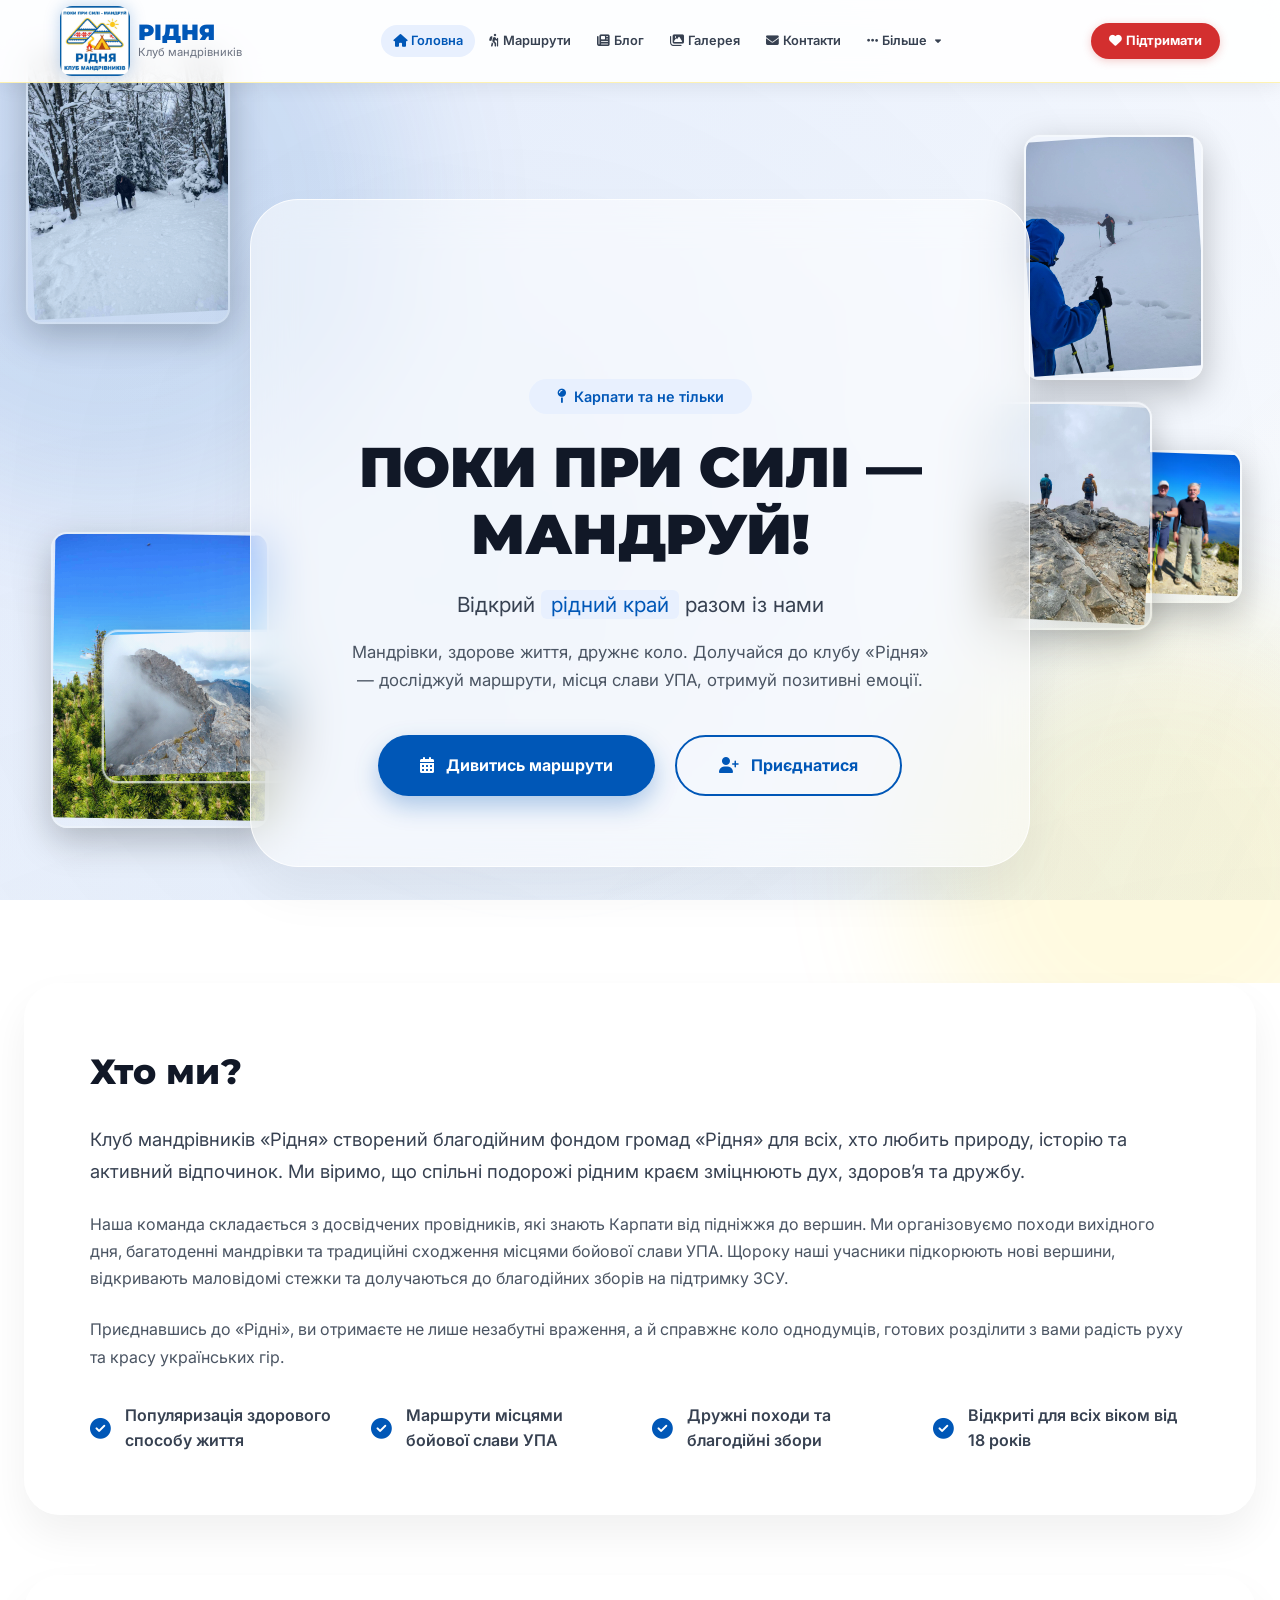
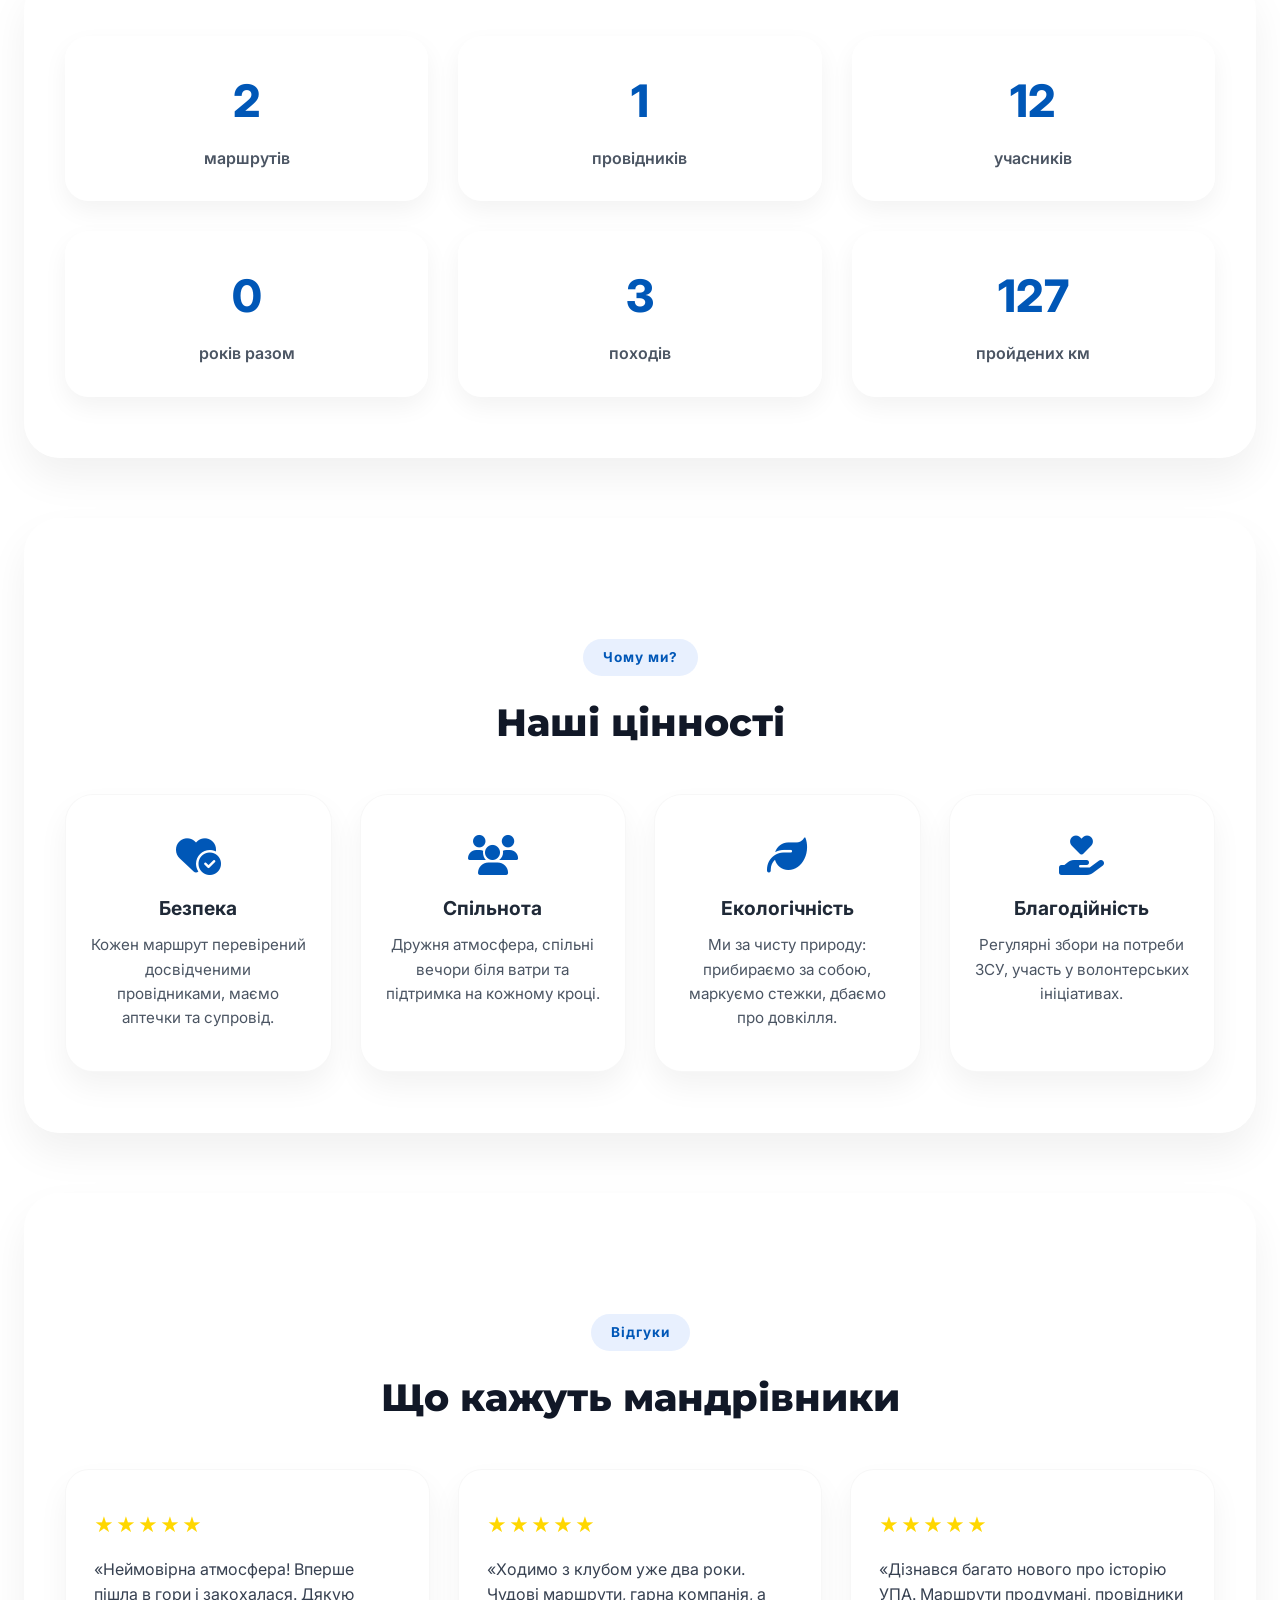
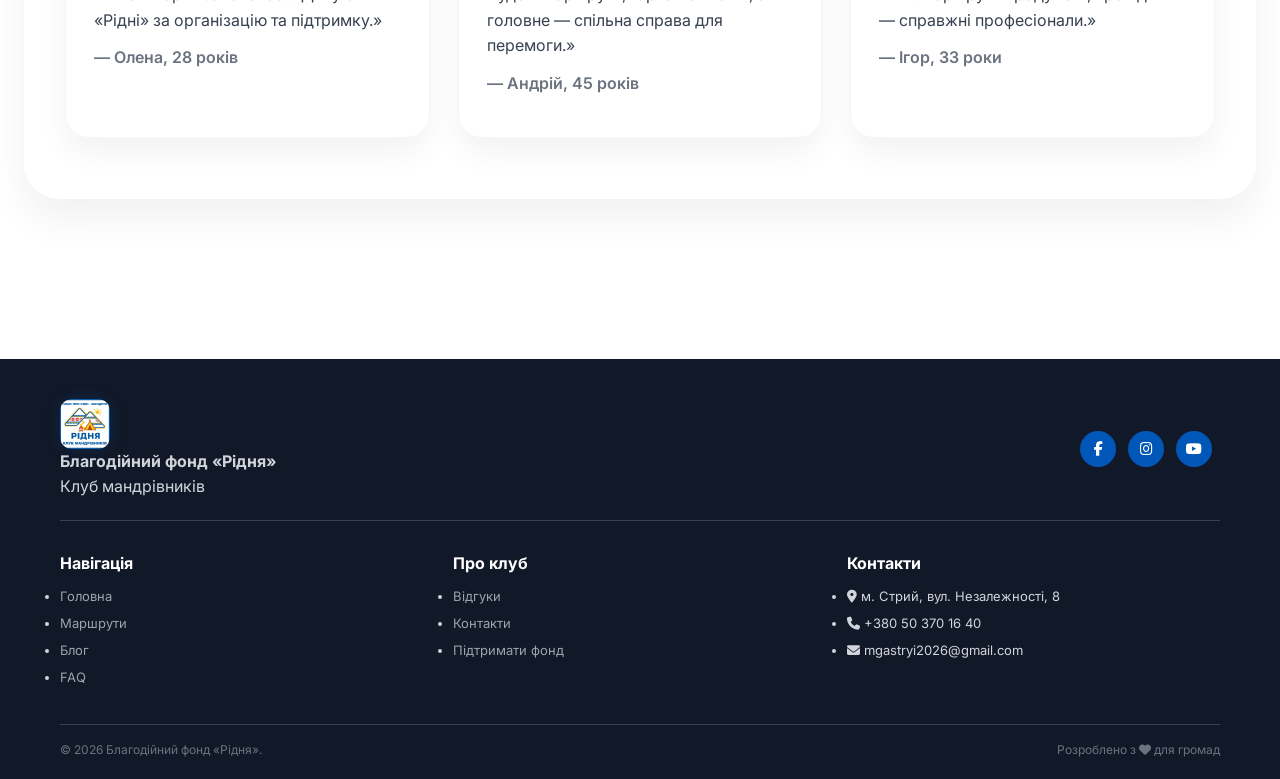
==== commit fb11d89a: "Обнова для фото на фон" ====
--- a/index.html
+++ b/index.html
@@ -12,22 +12,19 @@
   <link rel="stylesheet" href="css/components.css">
   <link rel="stylesheet" href="css/home.css">
 </head>
-<body>
-  <!-- Хедер -->
+<body class="page-home">
   <header class="main-header">
     <div class="header-container">
       <a href="index.html" class="header-logo">
-<div class="header-logo-icon">
-  <img src="images/logo.png" alt="БФ Рідня" style="width:100%; height:100%; object-fit:contain;">
-</div>
+        <div class="header-logo-icon">
+          <img src="images/logo.jpg" alt="БФ Рідня" style="width:100%; height:100%; object-fit:contain;">
+        </div>
         <div class="header-logo-text">
           <span class="header-logo-title">РІДНЯ</span>
           <span class="header-logo-sub">Клуб мандрівників</span>
         </div>
       </a>
-      <button class="mobile-menu-toggle" id="mobileMenuToggle" aria-label="Меню">
-        <i class="fas fa-bars"></i>
-      </button>
+      <button class="mobile-menu-toggle" id="mobileMenuToggle" aria-label="Меню"><i class="fas fa-bars"></i></button>
       <nav class="header-nav" id="mainNav">
         <ul>
           <li><a href="index.html" class="active"><i class="fas fa-home"></i> Головна</a></li>
@@ -46,46 +43,43 @@
         </ul>
       </nav>
       <div class="header-actions">
-        <a href="contacts.html#donate" class="btn-support"><i class="fas fa-heart"></i> Підтримати</a>
+        <a href="https://secure.wayforpay.com/payment/s6bdf0263be8c" class="btn-support"><i class="fas fa-heart"></i> Підтримати</a>
       </div>
     </div>
   </header>
 
   <main>
-    <!-- Герой секція -->
-    <section class="hero-section" id="hero">
-      <div class="hero-overlay"></div>
-      <div class="hero-content">
-<div class="hero-org-icon">
-  <img src="images/logo.png" alt="БФ Рідня" style="width:100%; height:100%; object-fit:contain;">
-</div>
-        <div class="hero-badge"><i class="fas fa-map-pin"></i> Карпати та не тільки</div>
-        <h1 class="hero-title">Відкрий <span class="highlight">рідний край</span> разом із нами</h1>
-        <p class="hero-motto">ПОКИ ПРИ СИЛІ — МАНДРУЙ!</p>
-        <p class="hero-subtitle">Мандрівки, здорове життя, дружнє коло. Долучайся до клубу «Рідня» — досліджуй маршрути, місця слави УПА, отримуй позитивні емоції.</p>
-        <div class="hero-buttons">
+    <!-- Hero секція -->
+    <section class="hero-modern">
+      <div class="hero-bg-shapes">
+        <div class="shape-blob blob-1"></div>
+        <div class="shape-blob blob-2"></div>
+        <div class="shape-blob blob-3"></div>
+      </div>
+      <div class="hero-modern-content">
+        <div class="hero-org-icon reveal-fade">
+          <img src="images/logo.jpg" alt="БФ Рідня">
+        </div>
+        <span class="hero-badge reveal-fade delay-1"><i class="fas fa-map-pin"></i> Карпати та не тільки</span>
+        <h1 class="hero-motto reveal-fade delay-2">ПОКИ ПРИ СИЛІ — МАНДРУЙ!</h1>
+        <p class="hero-subtitle reveal-fade delay-3">Відкрий <span class="highlight">рідний край</span> разом із нами</p>
+        <p class="hero-description reveal-fade delay-4">Мандрівки, здорове життя, дружнє коло. Долучайся до клубу «Рідня» — досліджуй маршрути, місця слави УПА, отримуй позитивні емоції.</p>
+        <div class="hero-buttons reveal-fade delay-5">
           <a href="trips.html" class="btn-hero-primary"><i class="fas fa-calendar-alt"></i> Дивитись маршрути</a>
           <a href="contacts.html" class="btn-hero-secondary"><i class="fas fa-user-plus"></i> Приєднатися</a>
         </div>
       </div>
     </section>
 
-    <!-- Фотострічка -->
-    <section class="photo-strip visible">
-      <div class="photo-strip-item"><img src="images/img11.jpg" alt="Похід" loading="lazy"></div>
-      <div class="photo-strip-item"><img src="images/img8.jpg" alt="Краєвид" loading="lazy"></div>
-      <div class="photo-strip-item"><img src="images/img4.jpg" alt="Гори" loading="lazy"></div>
-    </section>
-
-    <!-- Про клуб -->
-    <section class="about-club-container reveal">
-      <div class="about-club">
-        <div class="about-club-image">
-          <img src="images/img5.jpg" alt="Клуб Рідня в горах" loading="lazy">
-        </div>
-        <div class="about-club-text glass-card">
+    <!-- Контент -->
+    <div class="content-sections">
+      <!-- Про клуб (розширено) -->
+      <div class="content-card reveal">
+        <div class="about-club-text-only">
           <h3>Хто ми?</h3>
-          <p>Клуб мандрівників «Рідня» створений благодійним фондом громад «Рідня». Ми об'єднуємо людей, які люблять природу, історію та активний відпочинок.</p>
+          <p class="lead">Клуб мандрівників «Рідня» створений благодійним фондом громад «Рідня» для всіх, хто любить природу, історію та активний відпочинок. Ми віримо, що спільні подорожі рідним краєм зміцнюють дух, здоров’я та дружбу.</p>
+          <p>Наша команда складається з досвідчених провідників, які знають Карпати від підніжжя до вершин. Ми організовуємо походи вихідного дня, багатоденні мандрівки та традиційні сходження місцями бойової слави УПА. Щороку наші учасники підкорюють нові вершини, відкривають маловідомі стежки та долучаються до благодійних зборів на підтримку ЗСУ.</p>
+          <p>Приєднавшись до «Рідні», ви отримаєте не лише незабутні враження, а й справжнє коло однодумців, готових розділити з вами радість руху та красу українських гір.</p>
           <ul class="about-features">
             <li><i class="fas fa-check-circle"></i> Популяризація здорового способу життя</li>
             <li><i class="fas fa-check-circle"></i> Маршрути місцями бойової слави УПА</li>
@@ -94,127 +88,93 @@
           </ul>
         </div>
       </div>
-    </section>
 
-    <!-- Статистика -->
-    <section class="stats-section reveal">
-      <div class="stats-grid">
-        <div class="stat-card"><div class="stat-number" data-target="17">0</div><div class="stat-label">маршрутів</div></div>
-        <div class="stat-card"><div class="stat-number" data-target="10">0</div><div class="stat-label">провідників</div></div>
-        <div class="stat-card"><div class="stat-number" data-target="100">0</div><div class="stat-label">учасників</div></div>
-        <div class="stat-card"><div class="stat-number" data-target="5">0</div><div class="stat-label">років разом</div></div>
-        <div class="stat-card"><div class="stat-number" data-target="35">0</div><div class="stat-label">проведених походів</div></div>
-        <div class="stat-card"><div class="stat-number" data-target="1200">0</div><div class="stat-label">пройдених км</div></div>
-      </div>
-    </section>
-
-    <!-- Переваги -->
-    <section class="advantages-section reveal">
-      <div class="section-header">
-        <span class="section-label">Чому ми?</span>
-        <h2 class="section-title">Наші цінності</h2>
-      </div>
-      <div class="advantages-grid">
-        <div class="advantage-card glass-card">
-          <i class="fas fa-heart-circle-check"></i>
-          <h4>Безпека</h4>
-          <p>Досвідчені провідники, аптечки та перевірені маршрути.</p>
-        </div>
-        <div class="advantage-card glass-card">
-          <i class="fas fa-users"></i>
-          <h4>Спільнота</h4>
-          <p>Дружнє коло однодумців, які підтримають у поході.</p>
-        </div>
-        <div class="advantage-card glass-card">
-          <i class="fas fa-leaf"></i>
-          <h4>Екологічність</h4>
-          <p>Ми за чисту природу та відповідальний туризм.</p>
-        </div>
-        <div class="advantage-card glass-card">
-          <i class="fas fa-hand-holding-heart"></i>
-          <h4>Благодійність</h4>
-          <p>Частина внесків іде на підтримку ЗСУ.</p>
+      <!-- Статистика -->
+      <div class="content-card reveal">
+        <div class="stats-grid">
+          <div class="stat-item"><span class="stat-number" data-target="17">0</span><span class="stat-label">маршрутів</span></div>
+          <div class="stat-item"><span class="stat-number" data-target="10">0</span><span class="stat-label">провідників</span></div>
+          <div class="stat-item"><span class="stat-number" data-target="100">0</span><span class="stat-label">учасників</span></div>
+          <div class="stat-item"><span class="stat-number" data-target="5">0</span><span class="stat-label">років разом</span></div>
+          <div class="stat-item"><span class="stat-number" data-target="35">0</span><span class="stat-label">походів</span></div>
+          <div class="stat-item"><span class="stat-number" data-target="1200">0</span><span class="stat-label">пройдених км</span></div>
         </div>
       </div>
-    </section>
 
-    <!-- Відгуки -->
-    <section class="testimonials-section reveal">
-      <div class="section-header">
-        <span class="section-label">Враження</span>
-        <h2 class="section-title">Що кажуть мандрівники</h2>
-      </div>
-      <div class="testimonials-grid">
-        <div class="testimonial-card glass-card">
-          <div class="testimonial-stars">★★★★★</div>
-          <p>«Неймовірна атмосфера! Вперше пішла в гори і закохалася. Дякую «Рідні» за організацію та підтримку.»</p>
-          <span class="testimonial-author">— Олена, 28 років</span>
+      <!-- Переваги -->
+      <div class="content-card reveal">
+        <div class="section-header">
+          <span class="section-label">Чому ми?</span>
+          <h2 class="section-title">Наші цінності</h2>
         </div>
-        <div class="testimonial-card glass-card">
-          <div class="testimonial-stars">★★★★★</div>
-          <p>«Ходимо з клубом уже два роки. Чудові маршрути, гарна компанія, а головне — спільна справа для перемоги.»</p>
-          <span class="testimonial-author">— Андрій, 45 років</span>
-        </div>
-        <div class="testimonial-card glass-card">
-          <div class="testimonial-stars">★★★★★</div>
-          <p>«Дізнався багато нового про історію УПА. Маршрути продумані, провідники — справжні професіонали.»</p>
-          <span class="testimonial-author">— Ігор, 33 роки</span>
+        <div class="advantages-grid">
+          <div class="advantage-card">
+            <i class="fas fa-heart-circle-check"></i>
+            <h4>Безпека</h4>
+            <p>Кожен маршрут перевірений досвідченими провідниками, маємо аптечки та супровід.</p>
+          </div>
+          <div class="advantage-card">
+            <i class="fas fa-users"></i>
+            <h4>Спільнота</h4>
+            <p>Дружня атмосфера, спільні вечори біля ватри та підтримка на кожному кроці.</p>
+          </div>
+          <div class="advantage-card">
+            <i class="fas fa-leaf"></i>
+            <h4>Екологічність</h4>
+            <p>Ми за чисту природу: прибираємо за собою, маркуємо стежки, дбаємо про довкілля.</p>
+          </div>
+          <div class="advantage-card">
+            <i class="fas fa-hand-holding-heart"></i>
+            <h4>Благодійність</h4>
+            <p>Регулярні збори на потреби ЗСУ, участь у волонтерських ініціативах.</p>
+          </div>
         </div>
       </div>
-    </section>
 
-    <!-- Заклик до дії -->
-    <section class="cta-section reveal">
-      <div class="cta-content">
-        <h2>Готовий до пригод?</h2>
-        <p>Обирай маршрут, пакуй наплічник і вирушай із «Ріднею»!</p>
-        <a href="trips.html" class="btn-hero-primary"><i class="fas fa-hiking"></i> Переглянути маршрути</a>
+      <!-- Відгуки -->
+      <div class="content-card reveal">
+        <div class="section-header">
+          <span class="section-label">Відгуки</span>
+          <h2 class="section-title">Що кажуть мандрівники</h2>
+        </div>
+        <div class="testimonials-grid">
+          <div class="testimonial-card">
+            <div class="testimonial-stars">★★★★★</div>
+            <p>«Неймовірна атмосфера! Вперше пішла в гори і закохалася. Дякую «Рідні» за організацію та підтримку.»</p>
+            <span class="testimonial-author">— Олена, 28 років</span>
+          </div>
+          <div class="testimonial-card">
+            <div class="testimonial-stars">★★★★★</div>
+            <p>«Ходимо з клубом уже два роки. Чудові маршрути, гарна компанія, а головне — спільна справа для перемоги.»</p>
+            <span class="testimonial-author">— Андрій, 45 років</span>
+          </div>
+          <div class="testimonial-card">
+            <div class="testimonial-stars">★★★★★</div>
+            <p>«Дізнався багато нового про історію УПА. Маршрути продумані, провідники — справжні професіонали.»</p>
+            <span class="testimonial-author">— Ігор, 33 роки</span>
+          </div>
+        </div>
       </div>
-    </section>
+    </div>
   </main>
 
-  <!-- Футер -->
   <footer class="main-footer">
     <div class="footer-container">
       <div class="footer-top">
-<div class="footer-logo">
-  <div class="header-logo-icon footer-logo-icon">
-    <img src="images/logo.png" alt="БФ Рідня" style="width:100%; height:100%; object-fit:contain;">
-  </div>
-  <div><strong>Благодійний фонд «Рідня»</strong><p>Клуб мандрівників</p></div>
-</div>
+        <div class="footer-logo">
+          <div class="header-logo-icon footer-logo-icon"><img src="images/logo.jpg" alt="БФ Рідня" style="width:100%; height:100%; object-fit:contain;"></div>
+          <div><strong>Благодійний фонд «Рідня»</strong><p>Клуб мандрівників</p></div>
+        </div>
         <div class="footer-social">
-          <a href="https://www.facebook.com/bfridnya" aria-label="Facebook"><i class="fab fa-facebook-f"></i></a>
-          <a href="https://www.instagram.com/fond_ridnya" aria-label="Instagram"><i class="fab fa-instagram"></i></a>
-          <a href="https://www.youtube.com/channel/UCr67AbASZGqx4RefbKaIRSQ" aria-label="YouTube"><i class="fab fa-youtube"></i></a>
+          <a href="https://www.facebook.com/bfridnya"><i class="fab fa-facebook-f"></i></a>
+          <a href="https://www.instagram.com/fond_ridnya"><i class="fab fa-instagram"></i></a>
+          <a href="https://www.youtube.com/channel/UCr67AbASZGqx4RefbKaIRSQ"><i class="fab fa-youtube"></i></a>
         </div>
       </div>
       <div class="footer-middle">
-        <div class="footer-nav">
-          <h4>Навігація</h4>
-          <ul>
-            <li><a href="index.html">Головна</a></li>
-            <li><a href="trips.html">Маршрути</a></li>
-            <li><a href="blog.html">Блог</a></li>
-            <li><a href="faq.html">FAQ</a></li>
-          </ul>
-        </div>
-        <div class="footer-nav">
-          <h4>Про клуб</h4>
-          <ul>
-            <li><a href="reviews.html">Відгуки</a></li>
-            <li><a href="contacts.html">Контакти</a></li>
-            <li><a href="contacts.html#donate">Підтримати фонд</a></li>
-          </ul>
-        </div>
-        <div class="footer-nav">
-          <h4>Контакти</h4>
-          <ul>
-            <li><i class="fas fa-map-marker-alt"></i> м. Стрий, вул. Незалежності, 8</li>
-            <li><i class="fas fa-phone"></i> +380 50 370 16 40</li>
-            <li><i class="fas fa-envelope"></i> mgastryi2026@gmail.com</li>
-          </ul>
-        </div>
+        <div class="footer-nav"><h4>Навігація</h4><ul><li><a href="index.html">Головна</a></li><li><a href="trips.html">Маршрути</a></li><li><a href="blog.html">Блог</a></li><li><a href="faq.html">FAQ</a></li></ul></div>
+        <div class="footer-nav"><h4>Про клуб</h4><ul><li><a href="reviews.html">Відгуки</a></li><li><a href="contacts.html">Контакти</a></li><li><a href="https://secure.wayforpay.com/payment/s6bdf0263be8c">Підтримати фонд</a></li></ul></div>
+        <div class="footer-nav"><h4>Контакти</h4><ul><li><i class="fas fa-map-marker-alt"></i> м. Стрий, вул. Незалежності, 8</li><li><i class="fas fa-phone"></i> +380 50 370 16 40</li><li><i class="fas fa-envelope"></i> mgastryi2026@gmail.com</li></ul></div>
       </div>
       <div class="footer-bottom">
         <p>&copy; 2026 Благодійний фонд «Рідня».</p>
--- a/css/main.css
+++ b/css/main.css
@@ -19,9 +19,9 @@
   --gray-800: #1f2937;
   --gray-900: #111827;
   --shadow-sm: 0 1px 2px rgba(0,0,0,0.05);
-  --shadow: 0 4px 6px -1px rgba(0,0,0,0.1), 0 2px 4px -2px rgba(0,0,0,0.1);
-  --shadow-md: 0 10px 15px -3px rgba(0,0,0,0.1), 0 4px 6px -4px rgba(0,0,0,0.1);
-  --shadow-lg: 0 20px 25px -5px rgba(0,0,0,0.1), 0 8px 10px -6px rgba(0,0,0,0.1);
+  --shadow: 0 2px 4px rgba(0,0,0,0.08);
+  --shadow-md: 0 8px 16px rgba(0,0,0,0.1);
+  --shadow-lg: 0 16px 32px rgba(0,0,0,0.12);
   --radius-sm: 8px;
   --radius: 12px;
   --radius-lg: 20px;
@@ -49,6 +49,7 @@
   height: auto;
 }
 
+/* ========== ОСНОВНИЙ ФОН (БІЛИЙ) ========== */
 body {
   font-family: 'Inter', sans-serif;
   color: var(--gray-800);
@@ -57,88 +58,87 @@
   display: flex;
   flex-direction: column;
   position: relative;
-  /* Новий безпечний фон замість складного колажу */
-  background-color: #f4f6f9;
-  background-image: url('../images/img1.jpg');
-  background-size: cover;
-  background-position: center;
-  background-attachment: fixed;
-}
-
-/* Легке світле накладення, щоб текст було читати */
+  z-index: 0;
+  background-color: var(--white);   /* чистий білий */
+}
+
+/* Контейнер для колажу */
+#bgCollage {
+  position: fixed;
+  top: 0;
+  left: 0;
+  width: 100%;
+  height: 100%;
+  z-index: -2;
+  pointer-events: none;
+  overflow: hidden;
+}
+
+/* Без жодних затемнювальних оверлеїв – фон білий */
 body::after {
-  content: '';
-  position: fixed;
-  top: 0; left: 0; right: 0; bottom: 0;
-  z-index: -1;
-  background: rgba(255, 255, 255, 0.92);
-  pointer-events: none;
-}
-
-/* Хедер */
+  display: none;
+}
+
+main {
+  position: relative;
+  z-index: 1;
+  background: transparent;
+  padding-bottom: 60px;
+}
+
+/* ========== ХЕДЕР ========== */
 .main-header {
-  background: rgba(255,255,255,0.92);
-  backdrop-filter: blur(16px);
-  box-shadow: 0 2px 24px rgba(0,87,183,0.06);
+  background: rgba(255,255,255,0.9);
+  backdrop-filter: blur(12px);
+  box-shadow: 0 2px 20px rgba(0,0,0,0.08);
   position: sticky;
   top: 0;
   z-index: 1000;
-  border-bottom: 2px solid rgba(255,215,0,0.3);
+  border-bottom: 1px solid rgba(255,215,0,0.3);
 }
 
 .header-container {
   display: flex;
   align-items: center;
   justify-content: space-between;
-  max-width: 1280px;
+  max-width: 1200px;
   margin: 0 auto;
-  padding: 12px 24px;
-  gap: 24px;
+  padding: 6px 20px;
+  gap: 16px;
 }
 
 .header-logo {
   display: flex;
   align-items: center;
-  gap: 12px;
+  gap: 8px;
   text-decoration: none;
-  flex-shrink: 0;
 }
 
 .header-logo-icon {
-  width: 85px;
-  height: 85px;
-  background: transparent; 
+  width: 70px;
+  height: 70px;
+  background: transparent;
   border-radius: var(--radius);
-  display: flex;
-  align-items: center;
-  justify-content: center;
-  box-shadow: 0 0 24px rgba(0,87,183,0.4);
+  overflow: hidden;
+  box-shadow: 0 0 16px rgba(0,87,183,0.25);
   transition: transform 0.3s;
-  overflow: hidden;
-}
-
-.header-logo-icon:hover {
-  transform: scale(1.05);
-}
+}
+.header-logo-icon:hover { transform: scale(1.05); }
 
 .header-logo-text {
   display: flex;
   flex-direction: column;
 }
-
 .header-logo-title {
   font-family: 'Montserrat', sans-serif;
   font-weight: 900;
-  font-size: 1.8rem;
+  font-size: 1.4rem;
   color: var(--blue);
-  letter-spacing: -0.5px;
   line-height: 1.1;
 }
-
 .header-logo-sub {
-  font-size: 0.8rem;
+  font-size: 0.7rem;
   color: var(--gray-500);
-  font-weight: 500;
 }
 
 /* Навігація */
@@ -146,42 +146,33 @@
   display: none;
   background: var(--blue);
   border: none;
-  font-size: 22px;
-  color: var(--white);
+  color: white;
+  font-size: 18px;
+  width: 36px;
+  height: 36px;
+  border-radius: var(--radius);
+  align-items: center;
+  justify-content: center;
   cursor: pointer;
-  width: 44px;
-  height: 44px;
-  border-radius: var(--radius);
-  align-items: center;
-  justify-content: center;
-  transition: background var(--transition);
-  flex-shrink: 0;
-}
-
-.mobile-menu-toggle:hover {
-  background: var(--blue-dark);
 }
 
 .header-nav ul {
   display: flex;
   list-style: none;
-  gap: 8px;
-  flex-wrap: wrap;
-}
-
+  gap: 2px;
+}
 .header-nav a {
   text-decoration: none;
   color: var(--gray-700);
   font-weight: 600;
-  font-size: 0.9rem;
-  padding: 10px 16px;
-  border-radius: 25px;
+  font-size: 0.8rem;
+  padding: 6px 12px;
+  border-radius: 20px;
   display: inline-flex;
   align-items: center;
-  gap: 6px;
+  gap: 4px;
   transition: all var(--transition);
 }
-
 .header-nav a:hover,
 .header-nav a.active {
   background: var(--blue-light);
@@ -191,245 +182,165 @@
 .header-actions {
   display: flex;
   align-items: center;
-  gap: 10px;
-  flex-shrink: 0;
-}
-
+}
 .btn-support {
   background: var(--red);
-  color: var(--white);
-  padding: 12px 24px;
-  border-radius: 30px;
+  color: white;
+  padding: 8px 18px;
+  border-radius: 20px;
   text-decoration: none;
   font-weight: 700;
-  font-size: 0.9rem;
+  font-size: 0.8rem;
   display: inline-flex;
   align-items: center;
-  gap: 8px;
+  gap: 4px;
   transition: all var(--transition);
-  box-shadow: 0 4px 12px rgba(211,47,47,0.25);
-  white-space: nowrap;
-}
-
+  box-shadow: 0 2px 8px rgba(211,47,47,0.25);
+}
 .btn-support:hover {
   background: var(--red-dark);
   transform: translateY(-2px);
-  box-shadow: 0 8px 20px rgba(211,47,47,0.3);
-}
-
-/* Випадаюче меню */
-.header-nav li.has-dropdown {
-  position: relative;
-}
-
+  box-shadow: 0 6px 16px rgba(211,47,47,0.3);
+}
+
+/* Dropdown */
+.header-nav li.has-dropdown { position: relative; }
 .header-nav .dropdown-menu {
   visibility: hidden;
   opacity: 0;
   position: absolute;
   top: 100%;
   left: 0;
-  background: var(--white);
+  background: white;
   border-radius: var(--radius);
   box-shadow: var(--shadow-lg);
-  min-width: 200px;
-  padding: 8px 0;
+  min-width: 160px;
+  padding: 4px 0;
   z-index: 1001;
   transform: translateY(-8px);
-  transition: 0.3s ease;
+  transition: 0.3s;
   list-style: none;
 }
-
 .header-nav li.has-dropdown:hover .dropdown-menu {
   visibility: visible;
   opacity: 1;
   transform: translateY(0);
 }
-
 .header-nav .dropdown-menu a {
   display: block;
-  padding: 12px 20px;
-  white-space: nowrap;
-  font-size: 0.85rem;
-  font-weight: 500;
-  color: var(--gray-700);
-  transition: background 0.2s, color 0.2s;
-  border-radius: 0;
-}
-
-.header-nav .dropdown-menu a:hover {
-  background: var(--blue-light);
-  color: var(--blue);
-}
-
+  padding: 8px 16px;
+  font-size: 0.8rem;
+}
 .header-nav .has-dropdown > a::after {
   content: "\f0d7";
   font-family: "Font Awesome 6 Free";
   font-weight: 900;
-  margin-left: 6px;
-  font-size: 0.7rem;
-  transition: transform 0.3s;
-}
-
-.header-nav li.has-dropdown:hover > a::after {
-  transform: rotate(180deg);
+  margin-left: 4px;
+  font-size: 0.6rem;
 }
 
 /* Футер */
 .main-footer {
   background: var(--gray-900);
   color: var(--gray-300);
-  padding: 60px 0 30px;
+  padding: 40px 0 20px;
   margin-top: auto;
-}
-
-.footer-container {
-  max-width: 1280px;
-  margin: 0 auto;
-  padding: 0 24px;
-}
-
+  position: relative;
+  z-index: 1;
+}
+.footer-container { max-width: 1200px; margin: 0 auto; padding: 0 20px; }
 .footer-top {
   display: flex;
   justify-content: space-between;
   align-items: center;
-  padding-bottom: 30px;
+  padding-bottom: 20px;
   border-bottom: 1px solid var(--gray-700);
 }
-
-.footer-logo-icon {
-  width: 60px;
-  height: 60px;
-  background: transparent !important;
-  border-radius: var(--radius-sm);
-  display: flex;
-  align-items: center;
-  justify-content: center;
-  color: white;
-  font-size: 1.8rem;
-}
-
+.footer-logo-icon { width: 50px; height: 50px; }
 .footer-social a {
   color: white;
   background: var(--blue);
-  width: 44px;
-  height: 44px;
+  width: 36px; height: 36px;
   border-radius: 50%;
   display: inline-flex;
   align-items: center;
   justify-content: center;
-  margin-right: 12px;
+  margin-right: 8px;
+  font-size: 0.9rem;
   text-decoration: none;
-  transition: all var(--transition);
-  font-size: 1.1rem;
-}
-
-.footer-social a:hover {
-  background: var(--yellow);
-  color: var(--gray-900);
-  transform: translateY(-3px);
-}
-
+}
+.footer-social a:hover { background: var(--yellow); color: #000; }
 .footer-middle {
   display: grid;
-  grid-template-columns: repeat(auto-fit, minmax(180px, 1fr));
-  gap: 40px;
-  padding: 40px 0;
+  grid-template-columns: repeat(auto-fit, minmax(140px, 1fr));
+  gap: 20px;
+  padding: 30px 0;
   border-bottom: 1px solid var(--gray-700);
 }
-
-.footer-nav h4 {
-  color: white;
-  margin-bottom: 20px;
-  font-family: 'Montserrat', sans-serif;
-}
-
-.footer-nav ul {
-  list-style: none;
-}
-
-.footer-nav li {
-  margin-bottom: 12px;
-  color: var(--gray-400);
-  font-size: 14px;
-  display: flex;
-  align-items: center;
-  gap: 8px;
-}
-
-.footer-nav a {
-  color: var(--gray-400);
-  text-decoration: none;
-  transition: 0.2s;
-}
-
-.footer-nav a:hover {
-  color: white;
-}
-
+.footer-nav h4 { color: white; margin-bottom: 10px; }
+.footer-nav li { margin-bottom: 6px; font-size: 13px; }
+.footer-nav a { color: var(--gray-400); text-decoration: none; }
+.footer-nav a:hover { color: white; }
 .footer-bottom {
   display: flex;
   justify-content: space-between;
-  flex-wrap: wrap;
-  gap: 12px;
-  padding-top: 30px;
+  padding-top: 15px;
+  font-size: 12px;
   color: var(--gray-500);
-  font-size: 14px;
-}
-
-/* Анімації для блоків при скролі */
-@keyframes fadeInUp {
-  from { opacity: 0; transform: translateY(24px); }
-  to { opacity: 1; transform: translateY(0); }
-}
-
-.reveal {
-  opacity: 0;
-  transform: translateY(20px);
-  transition: opacity 0.8s ease, transform 0.8s ease;
-}
-
-.reveal.visible {
-  opacity: 1;
-  transform: translateY(0);
+}
+
+/* ========== КОЛАЖ (БІЛИЙ ФОН, ЕФЕКТНІ ФОТО) ========== */
+.collage-img {
+  position: absolute;
+  border-radius: 16px;
+  overflow: hidden;
+  background: transparent;
+  /* Біла напівпрозора рамка + тінь */
+  border: 2px solid rgba(255, 255, 255, 0.7);
+  box-shadow: 0 12px 36px rgba(0,0,0,0.25), 0 0 0 1px rgba(255,255,255,0.3);
+  /* Анімація "дихання" – плавний рух угору-вниз */
+  animation: collageFloat 7s ease-in-out infinite;
+}
+
+.collage-img img {
+  width: 100%;
+  height: 100%;
+  object-fit: cover;
+  /* Невелике підсилення кольорів */
+  filter: brightness(1.05) contrast(1.05) saturate(1.1);
+}
+
+@keyframes collageFloat {
+  0%, 100% { transform: translateY(0); }
+  50%      { transform: translateY(-12px); }
 }
 
 /* Адаптивність */
 @media (max-width: 768px) {
-  .mobile-menu-toggle {
-    display: flex;
-  }
+  .mobile-menu-toggle { display: flex; }
   .header-nav {
     display: none;
     position: absolute;
     top: 100%;
-    left: 0;
-    right: 0;
+    left: 0; right: 0;
     background: white;
+    padding: 10px;
+    border-radius: 0 0 var(--radius) var(--radius);
     box-shadow: var(--shadow-md);
-    padding: 16px;
-    border-radius: 0 0 var(--radius-lg) var(--radius-lg);
   }
-  .header-nav.active {
-    display: block;
-  }
-  .header-nav ul {
-    flex-direction: column;
-    gap: 4px;
-  }
-  .header-nav a {
-    display: flex;
-    padding: 12px 16px;
-    border-radius: var(--radius);
-  }
+  .header-nav.active { display: block; }
+  .header-nav ul { flex-direction: column; }
   .header-nav .dropdown-menu {
     position: static;
     visibility: visible;
     opacity: 1;
     transform: none;
     box-shadow: none;
-    padding-left: 20px;
+    padding-left: 16px;
   }
-  .header-nav .has-dropdown > a::after {
-    display: none;
+  .collage-img {
+    /* На телефонах трохи менші та прозоріші, щоб не заважали */
+    opacity: 0.6;
+    border-width: 1px;
   }
 }
--- a/css/home.css
+++ b/css/home.css
@@ -1,321 +1,434 @@
-/* Герой */
-.hero-section {
+/* ========== ПРОСТОРИЙ, ЗБАЛАНСОВАНИЙ ДИЗАЙН ========== */
+
+.reveal-fade {
+  opacity: 0;
+  transform: translateY(15px);
+  animation: fadeInUp 0.7s ease forwards;
+}
+.reveal-fade.delay-1 { animation-delay: 0.1s; }
+.reveal-fade.delay-2 { animation-delay: 0.2s; }
+.reveal-fade.delay-3 { animation-delay: 0.3s; }
+.reveal-fade.delay-4 { animation-delay: 0.4s; }
+.reveal-fade.delay-5 { animation-delay: 0.5s; }
+
+@keyframes fadeInUp {
+  to { opacity: 1; transform: translateY(0); }
+}
+
+/* Глобальний фон */
+body.page-home {
+  background: linear-gradient(135deg, #f0f4ff 0%, #ffffff 100%);
+  background-attachment: fixed;
+  color: var(--gray-800);
   position: relative;
-  min-height: 560px;
+  overflow-x: hidden;
+}
+
+/* Фонові сфери */
+body.page-home::before {
+  content: '';
+  position: fixed;
+  top: 0; left: 0;
+  width: 100%; height: 100%;
+  z-index: -1;
+  pointer-events: none;
+  background: 
+    radial-gradient(circle at 20% 30%, rgba(0,87,183,0.08) 0%, transparent 50%),
+    radial-gradient(circle at 80% 70%, rgba(255,215,0,0.06) 0%, transparent 50%),
+    radial-gradient(circle at 50% 90%, rgba(0,87,183,0.05) 0%, transparent 50%),
+    radial-gradient(circle at 10% 80%, rgba(0,87,183,0.04) 0%, transparent 50%);
+  background-size: 200% 200%;
+  animation: shiftBg 15s ease-in-out infinite alternate;
+}
+@keyframes shiftBg {
+  0% { background-position: 0% 0%; }
+  100% { background-position: 100% 100%; }
+}
+
+/* Легка сітка */
+body.page-home::after {
+  content: '';
+  position: fixed;
+  top: 0; left: 0;
+  width: 100%; height: 100%;
+  z-index: -1;
+  pointer-events: none;
+  background-image: 
+    linear-gradient(rgba(0,87,183,0.03) 1px, transparent 1px),
+    linear-gradient(90deg, rgba(0,87,183,0.03) 1px, transparent 1px);
+  background-size: 60px 60px;
+  opacity: 0.5;
+}
+
+/* ========== Hero ========== */
+.hero-modern {
+  position: relative;
+  min-height: 100vh;
   display: flex;
   align-items: center;
   justify-content: center;
   text-align: center;
-  color: var(--white);
-  padding: 100px 24px;
-  background: linear-gradient(135deg, #001a3a 0%, #003366 40%, #001a2e 100%);
-  border-radius: 0 0 60px 60px;
-  margin: 0 20px;
+  padding: 100px 40px;
   overflow: hidden;
-  box-shadow: var(--shadow-lg);
-}
-.hero-overlay {
+}
+
+.hero-bg-shapes {
   position: absolute;
-  top: 0; left: 0; right: 0; bottom: 0;
-  background: linear-gradient(180deg, rgba(0,20,50,0.55) 0%, rgba(0,15,40,0.7) 100%);
-  z-index: 1;
-}
-.hero-content {
+  top: 0; left: 0;
+  width: 100%; height: 100%;
+  z-index: 0;
+}
+.shape-blob {
+  position: absolute;
+  border-radius: 50%;
+  filter: blur(70px);
+  opacity: 0.12;
+  animation: floatBlob 15s ease-in-out infinite alternate;
+}
+.blob-1 {
+  width: 600px; height: 600px;
+  background: var(--blue);
+  top: -20%; left: -15%;
+}
+.blob-2 {
+  width: 500px; height: 500px;
+  background: var(--yellow);
+  bottom: -15%; right: -10%;
+  animation-delay: -4s;
+}
+.blob-3 {
+  width: 450px; height: 450px;
+  background: var(--blue-light);
+  top: 30%; left: 25%;
+  animation-delay: -8s;
+}
+@keyframes floatBlob {
+  0% { transform: translate(0,0) scale(1); }
+  100% { transform: translate(30px,-30px) scale(1.1); }
+}
+
+.hero-modern-content {
   position: relative;
   z-index: 2;
-  max-width: 800px;
-  margin: 0 auto;
-}
+  max-width: 780px;
+  width: 100%;
+  background: rgba(255,255,255,0.55);
+  backdrop-filter: blur(20px);
+  border-radius: 48px;
+  padding: 70px 50px;
+  box-shadow: 0 25px 50px rgba(0,0,0,0.05);
+  border: 1px solid rgba(255,255,255,0.8);
+}
+
 .hero-org-icon {
-  width: 90px;
-  height: 90px;
-  margin: 0 auto 20px;
-  border-radius: 30px;
+  width: 85px; height: 85px;
+  border-radius: 20px;
   overflow: hidden;
-  box-shadow: 0 10px 30px rgba(0,0,0,0.3);
-  animation: floatIcon 4s ease-in-out infinite;
-}
-.hero-org-icon img {
-  width: 100%;
-  height: 100%;
-  object-fit: cover;
-}
-.hero-org-icon .fallback-icon {
-  width: 100%;
-  height: 100%;
-  background: var(--blue-light);
-  color: var(--blue);
-  display: flex;
-  align-items: center;
-  justify-content: center;
-  font-size: 2.5rem;
+  margin: 0 auto 24px;
+  box-shadow: 0 8px 24px rgba(0,87,183,0.2);
+  animation: floatIcon 3s ease-in-out infinite;
 }
 @keyframes floatIcon {
-  0%, 100% { transform: translateY(0); }
+  0%,100% { transform: translateY(0); }
   50% { transform: translateY(-8px); }
 }
+
 .hero-badge {
   display: inline-flex;
   align-items: center;
   gap: 8px;
-  background: rgba(255,255,255,0.12);
-  backdrop-filter: blur(8px);
-  border: 1px solid rgba(255,255,255,0.2);
-  padding: 8px 20px;
-  border-radius: 30px;
-  font-size: 0.85rem;
+  background: var(--blue-light);
+  color: var(--blue);
+  padding: 6px 28px;
+  border-radius: 24px;
+  font-size: 0.9rem;
   font-weight: 600;
-  margin-bottom: 24px;
-}
-.hero-badge i { color: var(--yellow); }
-.hero-title {
+  margin-bottom: 20px;
+}
+
+.hero-motto {
   font-family: 'Montserrat', sans-serif;
   font-weight: 900;
-  font-size: clamp(2.4rem, 5vw, 3.8rem);
-  line-height: 1.15;
+  font-size: clamp(2.4rem, 6vw, 3.5rem);   /* зменшено */
+  line-height: 1.2;
+  color: var(--gray-900);
+  margin-bottom: 20px;
+  text-transform: uppercase;
+  letter-spacing: -0.5px;
+}
+
+.hero-subtitle {
+  font-size: 1.3rem;                        /* зменшено */
+  color: var(--gray-700);
   margin-bottom: 16px;
-  text-shadow: 0 2px 20px rgba(0,0,0,0.4);
-}
-.hero-title .highlight { color: var(--yellow); }
-.hero-motto {
+}
+.hero-subtitle .highlight {
+  color: var(--blue);
+  background: var(--blue-light);
+  padding: 2px 10px;
+  border-radius: 6px;
+}
+
+.hero-description {
+  font-size: 1.05rem;                       /* зменшено */
+  color: var(--gray-600);
+  max-width: 580px;
+  margin: 0 auto 40px;
+  line-height: 1.7;
+}
+
+.hero-buttons {
+  display: flex;
+  gap: 20px;
+  justify-content: center;
+  flex-wrap: wrap;
+}
+
+.btn-hero-primary {
+  background: var(--blue);
+  color: #fff;
+  padding: 16px 42px;                      /* трохи зменшено */
+  border-radius: 48px;
+  font-weight: 700;
+  font-size: 1rem;
+  text-decoration: none;
+  display: inline-flex;
+  align-items: center;
+  gap: 12px;
+  transition: all 0.3s;
+  box-shadow: 0 10px 24px rgba(0,87,183,0.3);
+}
+.btn-hero-primary:hover {
+  background: var(--blue-dark);
+  transform: translateY(-3px);
+  box-shadow: 0 16px 32px rgba(0,87,183,0.4);
+}
+
+.btn-hero-secondary {
+  background: transparent;
+  color: var(--blue);
+  border: 2px solid var(--blue);
+  padding: 16px 42px;
+  border-radius: 48px;
+  font-weight: 700;
+  font-size: 1rem;
+  text-decoration: none;
+  display: inline-flex;
+  align-items: center;
+  gap: 12px;
+  transition: all 0.3s;
+}
+.btn-hero-secondary:hover {
+  background: var(--blue-light);
+  transform: translateY(-3px);
+  box-shadow: 0 10px 24px rgba(0,87,183,0.15);
+}
+
+/* ========== Контент ========== */
+.content-sections {
+  max-width: 1400px;                        /* розширено */
+  margin: 0 auto 80px;
+  padding: 0 24px;
+  display: flex;
+  flex-direction: column;
+  gap: 60px;                               /* трохи зменшено */
+}
+
+.content-card {
+  background: rgba(255,255,255,0.8);
+  backdrop-filter: blur(20px);
+  border-radius: 36px;
+  padding: 60px 40px;                      /* менші внутрішні відступи, ширше всередині */
+  box-shadow: 0 20px 40px rgba(0,0,0,0.06);
+  border: 1px solid rgba(255,255,255,0.7);
+  transition: transform 0.3s, box-shadow 0.3s;
+}
+.content-card:hover {
+  box-shadow: 0 25px 50px rgba(0,0,0,0.1);
+  transform: translateY(-3px);
+}
+.content-card.reveal {
+  opacity: 0;
+  transform: translateY(20px);
+  animation: fadeInUp 0.8s ease forwards;
+}
+
+/* ----- Хто ми ----- */
+.about-club-text-only {
+  max-width: 1100px;                       /* ширше */
+  margin: 0 auto;
+}
+.about-club-text-only h3 {
   font-family: 'Montserrat', sans-serif;
   font-weight: 800;
-  font-size: 2rem;
-  letter-spacing: 4px;
-  color: var(--yellow);
-  margin-bottom: 28px;
-  text-shadow: 0 2px 12px rgba(0,0,0,0.4);
-  text-transform: uppercase;
-  animation: mottoPulse 3s ease-in-out infinite;
-}
-@keyframes mottoPulse {
-  0%, 100% { transform: scale(1); }
-  50% { transform: scale(1.05); }
-}
-.hero-subtitle {
-  font-size: 1.2rem;
-  color: rgba(255,255,255,0.85);
-  margin-bottom: 40px;
-}
-.hero-buttons {
-  display: flex;
-  gap: 16px;
-  justify-content: center;
-  flex-wrap: wrap;
-}
-
-/* Фотострічка */
-.photo-strip {
-  display: grid;
-  grid-template-columns: repeat(3, 1fr);
-  gap: 12px;
-  max-width: 960px;
-  margin: -60px auto 0;
-  padding: 0 24px;
-  position: relative;
-  z-index: 3;
-}
-.photo-strip-item {
-  border-radius: var(--radius-lg);
-  overflow: hidden;
-  aspect-ratio: 1/1;
-  box-shadow: var(--shadow-md);
-  transition: all var(--transition);
-  background: var(--gray-200);
-}
-.photo-strip-item:hover {
-  transform: translateY(-8px);
-  box-shadow: var(--shadow-lg);
-}
-.photo-strip-item img {
-  width: 100%;
-  height: 100%;
-  object-fit: cover;
-}
-
-/* Про клуб */
-.about-club-container {
-  padding: 60px 24px 80px;
-  max-width: 1100px;
-  margin: 0 auto;
-}
-.about-club {
-  display: grid;
-  grid-template-columns: 1fr 1fr;
-  gap: 64px;
-  align-items: center;
-}
-.about-club-image {
-  border-radius: var(--radius-xl);
-  overflow: hidden;
-  box-shadow: var(--shadow-lg);
-  aspect-ratio: 4/3;
-  transition: transform 0.3s;
-}
-.about-club-image:hover { transform: scale(1.02); }
-.about-club-image img {
-  width: 100%;
-  height: 100%;
-  object-fit: cover;
-}
-.about-club-text h3 {
-  font-family: 'Montserrat', sans-serif;
-  font-weight: 800;
-  font-size: 2rem;
-  margin-bottom: 20px;
+  font-size: 2.2rem;                       /* зменшено */
+  margin-bottom: 24px;
   color: var(--gray-900);
 }
-.about-club-text p {
+.about-club-text-only .lead {
+  font-size: 1.15rem;
+  color: var(--gray-700);
+  line-height: 1.7;
+  margin-bottom: 24px;
+}
+.about-club-text-only p {
+  font-size: 1rem;
   color: var(--gray-600);
+  line-height: 1.7;
   margin-bottom: 24px;
-  font-size: 1.05rem;
 }
 .about-features {
   list-style: none;
-  display: flex;
-  flex-direction: column;
-  gap: 16px;
+  display: grid;
+  grid-template-columns: repeat(auto-fit, minmax(250px, 1fr));
+  gap: 24px;
+  margin-top: 32px;
 }
 .about-features li {
   display: flex;
   align-items: center;
-  gap: 16px;
+  gap: 14px;
   font-weight: 600;
   color: var(--gray-700);
   font-size: 1rem;
 }
-.about-features li i {
-  color: var(--blue);
-  font-size: 1.4rem;
-  width: 24px;
-  text-align: center;
+.about-features i {
+  color: var(--blue);
+  font-size: 1.3rem;
+  flex-shrink: 0;
 }
 
 /* Статистика */
-.stats-section {
-  max-width: 1000px;
-  margin: 60px auto;
-  padding: 0 24px;
-}
 .stats-grid {
   display: grid;
   grid-template-columns: repeat(3, 1fr);
-  gap: 24px;
-}
-.stat-card {
-  background: var(--white);
-  border-radius: var(--radius-lg);
-  padding: 36px 20px;
+  gap: 30px;                               /* зменшено */
   text-align: center;
-  box-shadow: var(--shadow-sm);
-  border: 1px solid var(--gray-200);
-  transition: all var(--transition);
-}
-.stat-card:hover {
-  box-shadow: var(--shadow-md);
-  border-color: var(--blue-light);
-  transform: translateY(-4px);
+}
+.stat-item {
+  padding: 30px 20px;
+  background: rgba(255,255,255,0.7);
+  border-radius: 24px;
+  backdrop-filter: blur(4px);
+  box-shadow: 0 10px 25px rgba(0,0,0,0.05);
+  transition: transform 0.3s, box-shadow 0.3s;
+}
+.stat-item:hover {
+  transform: translateY(-6px);
+  box-shadow: 0 15px 35px rgba(0,0,0,0.1), 0 0 20px rgba(0,87,183,0.1);
 }
 .stat-number {
-  font-family: 'Montserrat', sans-serif;
-  font-weight: 900;
-  font-size: 2.8rem;
-  color: var(--blue);
-  line-height: 1.2;
+  font-size: 2.8rem;                       /* зменшено */
+  font-weight: 800;
+  color: var(--blue);
+  display: block;
+  margin-bottom: 8px;
 }
 .stat-label {
-  color: var(--gray-500);
-  font-weight: 500;
-  font-size: 1rem;
-  margin-top: 8px;
+  font-size: 1rem;
+  color: var(--gray-600);
+  font-weight: 600;
 }
 
 /* Переваги */
-.advantages-section {
-  padding: 60px 24px 80px;
-  max-width: 1100px;
-  margin: 0 auto;
-}
 .advantages-grid {
   display: grid;
-  grid-template-columns: repeat(auto-fit, minmax(240px, 1fr));
+  grid-template-columns: repeat(auto-fit, minmax(220px, 1fr));
   gap: 28px;
   margin-top: 40px;
 }
 .advantage-card {
+  background: white;
+  border-radius: 28px;
+  padding: 40px 24px;
   text-align: center;
-  padding: 32px 24px;
-  transition: transform 0.3s;
-}
-.advantage-card:hover { transform: translateY(-6px); }
+  box-shadow: 0 15px 30px rgba(0,0,0,0.05);
+  border: 1px solid rgba(0,0,0,0.03);
+  transition: transform 0.3s, box-shadow 0.3s;
+}
+.advantage-card:hover {
+  transform: translateY(-8px);
+  box-shadow: 0 25px 40px rgba(0,0,0,0.1), 0 0 25px rgba(0,87,183,0.12);
+}
 .advantage-card i {
-  font-size: 2.6rem;
-  color: var(--blue);
-  margin-bottom: 16px;
+  font-size: 2.5rem;
+  color: var(--blue);
+  margin-bottom: 18px;
 }
 .advantage-card h4 {
-  font-family: 'Montserrat', sans-serif;
-  font-weight: 700;
   font-size: 1.2rem;
-  margin-bottom: 12px;
+  margin-bottom: 10px;
 }
 .advantage-card p {
   color: var(--gray-600);
   font-size: 0.95rem;
 }
 
-/* Відгуки на головній */
-.testimonials-section {
-  padding: 40px 24px 80px;
-  max-width: 1100px;
-  margin: 0 auto;
-}
+/* Відгуки */
 .testimonials-grid {
   display: grid;
-  grid-template-columns: repeat(auto-fit, minmax(300px, 1fr));
+  grid-template-columns: repeat(auto-fit, minmax(260px, 1fr));
   gap: 28px;
   margin-top: 40px;
 }
-.testimonial-card { padding: 32px; }
+.testimonial-card {
+  background: white;
+  border-radius: 24px;
+  padding: 40px 28px;
+  box-shadow: 0 15px 30px rgba(0,0,0,0.05);
+  border: 1px solid rgba(0,0,0,0.03);
+  transition: transform 0.3s, box-shadow 0.3s;
+}
+.testimonial-card:hover {
+  transform: translateY(-5px);
+  box-shadow: 0 20px 40px rgba(0,0,0,0.1), 0 0 20px rgba(0,87,183,0.1);
+}
 .testimonial-stars {
   color: var(--yellow);
-  margin-bottom: 12px;
+  margin-bottom: 16px;
   font-size: 1.2rem;
+  letter-spacing: 2px;
+}
+.testimonial-card p {
+  font-size: 1rem;
+  color: var(--gray-700);
+  line-height: 1.6;
 }
 .testimonial-author {
   font-weight: 600;
   color: var(--gray-500);
+  margin-top: 12px;
   display: block;
-  margin-top: 16px;
-  font-size: 0.9rem;
-}
-
-/* CTA */
-.cta-section {
-  background: linear-gradient(135deg, #001a3a, #003366);
-  color: white;
-  text-align: center;
-  padding: 80px 24px;
-  margin: 60px 20px;
-  border-radius: var(--radius-xl);
-}
-.cta-section h2 { font-size: 2.2rem; margin-bottom: 16px; }
-.cta-section p { font-size: 1.1rem; opacity: 0.9; margin-bottom: 28px; }
-
-/* Адаптивність */
+}
+
+/* ========== Адаптивність ========== */
 @media (max-width: 768px) {
-  .about-club { grid-template-columns: 1fr; }
-  .hero-section { border-radius: 0 0 40px 40px; margin: 0 12px; padding: 80px 20px; min-height: 420px; }
-  .hero-title { font-size: 2rem; }
-  .hero-motto { font-size: 1.4rem; letter-spacing: 2px; }
-  .cta-section { margin: 40px 12px; }
-  .stats-grid { grid-template-columns: repeat(2, 1fr); }
-  .photo-strip { margin-top: -40px; }
-}
-@media (max-width: 480px) {
-  .hero-section { margin: 0 6px; border-radius: 0 0 30px 30px; min-height: 380px; }
-  .hero-title { font-size: 1.6rem; }
-  .hero-motto { font-size: 1.1rem; letter-spacing: 1px; }
-  .stats-grid { grid-template-columns: 1fr 1fr; gap: 12px; }
-  .stat-number { font-size: 2rem; }
+  .hero-modern {
+    padding: 80px 16px;
+  }
+  .hero-modern-content {
+    padding: 50px 20px;
+  }
+  .hero-motto {
+    font-size: 2.2rem;
+  }
+  .hero-buttons {
+    flex-direction: column;
+    max-width: 320px;
+    margin: 0 auto;
+  }
+  .content-sections {
+    padding: 0 16px;
+    gap: 40px;
+  }
+  .content-card {
+    padding: 40px 20px;
+  }
+  .stats-grid {
+    grid-template-columns: repeat(3, 1fr);
+    gap: 20px;
+  }
+  .stat-number {
+    font-size: 2.2rem;
+  }
 }
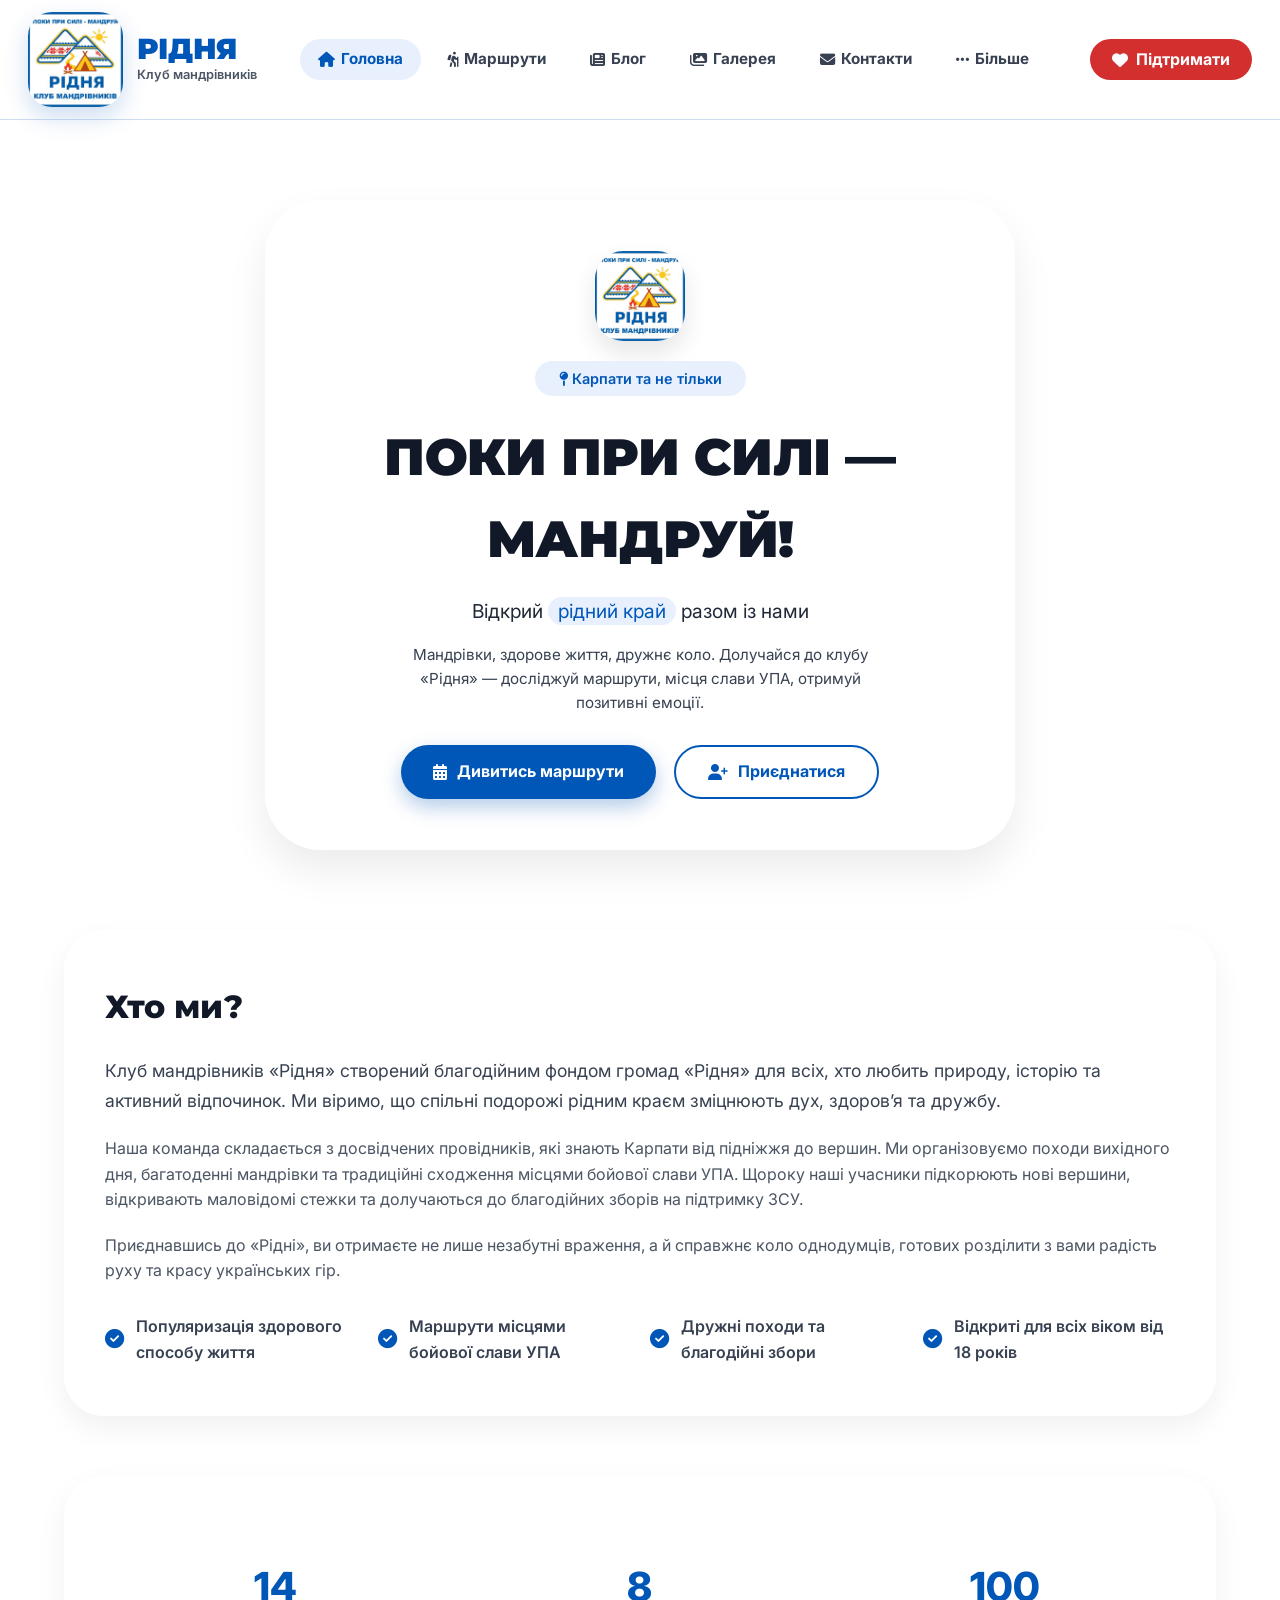
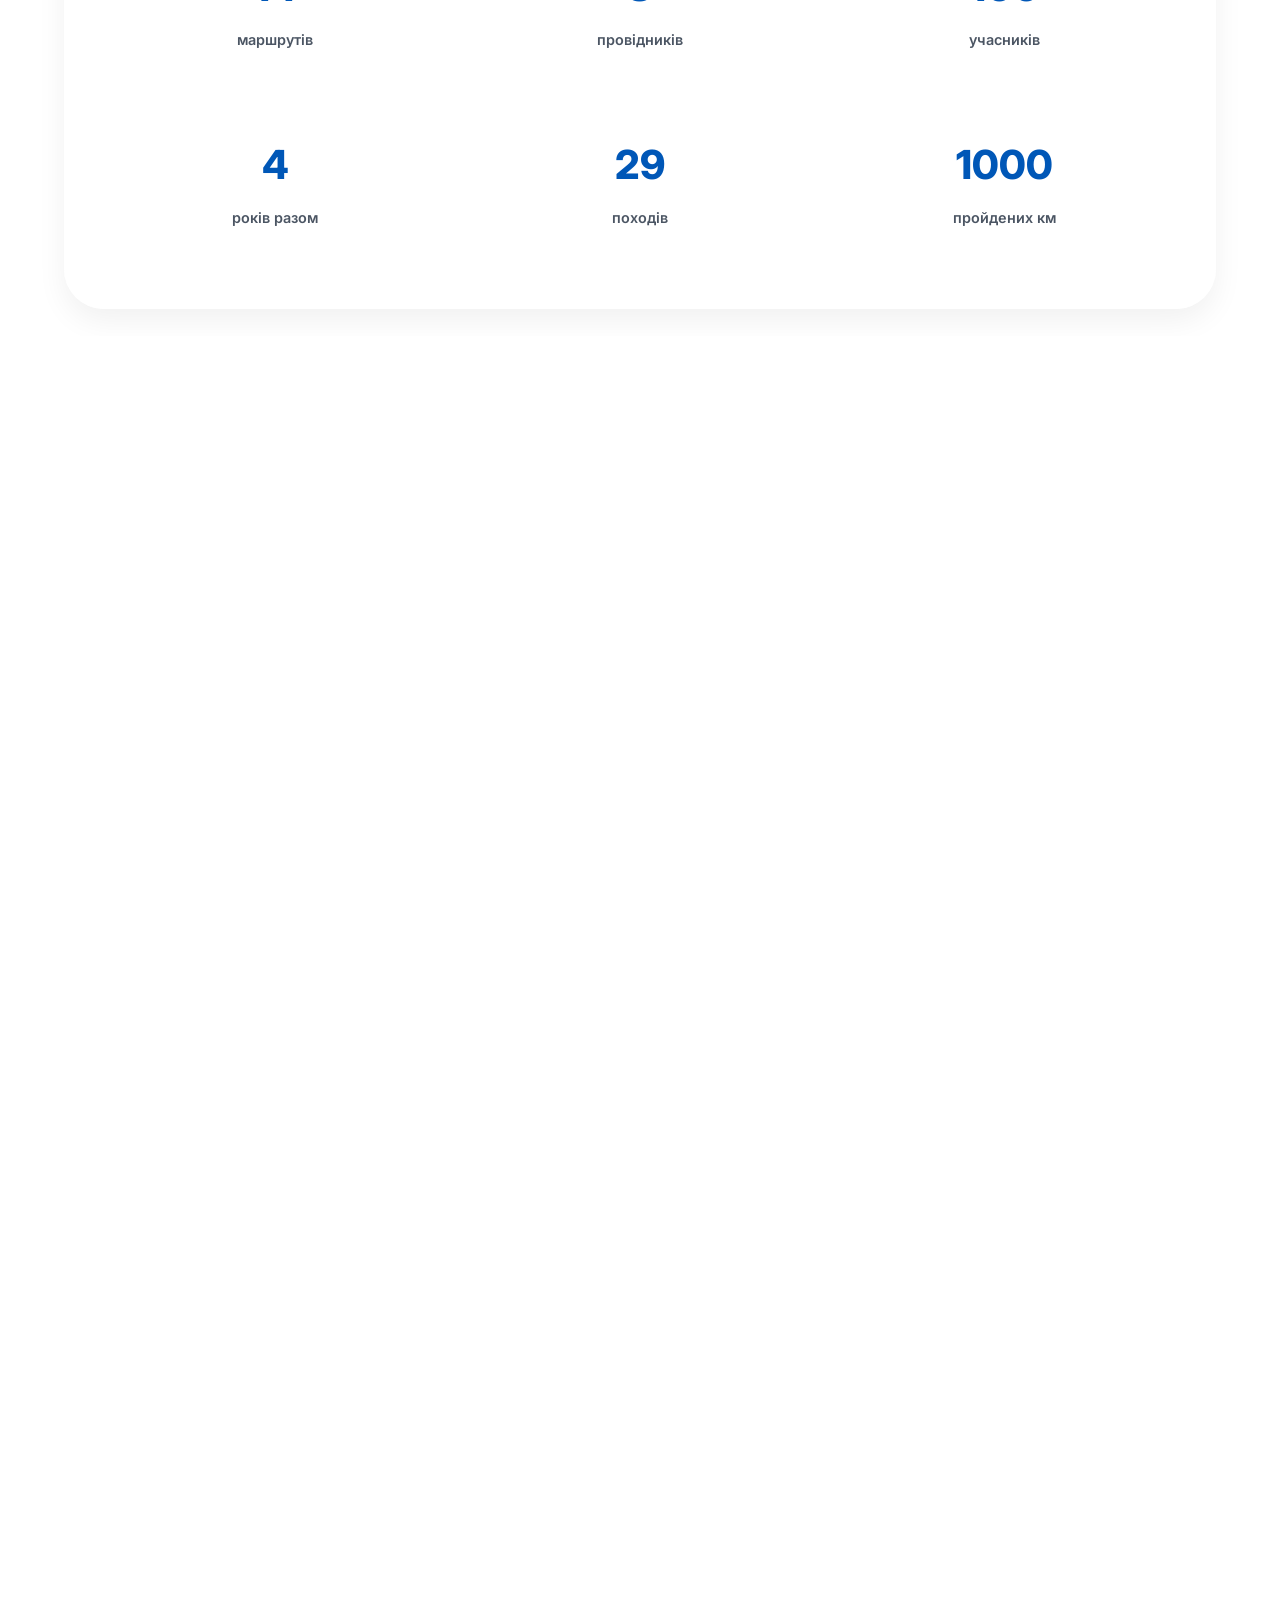
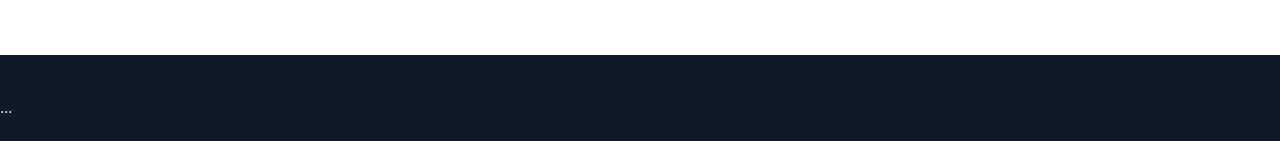
==== commit 289ac517: "Обнова фона, +учасники +заявка на тури" ====
--- a/index.html
+++ b/index.html
@@ -2,23 +2,20 @@
 <html lang="uk">
 <head>
   <meta charset="UTF-8">
-  <meta name="viewport" content="width=device-width, initial-scale=1.0, maximum-scale=5.0, user-scalable=yes, viewport-fit=cover">
+  <meta name="viewport" content="width=device-width, initial-scale=1.0, maximum-scale=5.0, user-scalable=yes">
   <title>РІДНЯ · Клуб мандрівників</title>
   <link rel="preconnect" href="https://fonts.googleapis.com">
   <link rel="preconnect" href="https://fonts.gstatic.com" crossorigin>
-  <link href="https://fonts.googleapis.com/css2?family=Inter:opsz,wght@14..32,400;14..32,500;14..32,600;14..32,700&family=Manrope:wght@600;700;800&family=Montserrat:wght@600;700;800;900&display=swap" rel="stylesheet">
+  <link href="https://fonts.googleapis.com/css2?family=Inter:opsz,wght@14..32,400;500;600;700&family=Manrope:wght@600;700;800&family=Montserrat:wght@600;700;800;900&display=swap" rel="stylesheet">
   <link rel="stylesheet" href="https://cdnjs.cloudflare.com/ajax/libs/font-awesome/6.5.1/css/all.min.css">
   <link rel="stylesheet" href="css/main.css">
-  <link rel="stylesheet" href="css/components.css">
   <link rel="stylesheet" href="css/home.css">
 </head>
 <body class="page-home">
   <header class="main-header">
     <div class="header-container">
       <a href="index.html" class="header-logo">
-        <div class="header-logo-icon">
-          <img src="images/logo.jpg" alt="БФ Рідня" style="width:100%; height:100%; object-fit:contain;">
-        </div>
+        <div class="header-logo-icon"><img src="images/logo.jpg" alt="БФ Рідня"></div>
         <div class="header-logo-text">
           <span class="header-logo-title">РІДНЯ</span>
           <span class="header-logo-sub">Клуб мандрівників</span>
@@ -49,31 +46,24 @@
   </header>
 
   <main>
-    <!-- Hero секція -->
     <section class="hero-modern">
-      <div class="hero-bg-shapes">
-        <div class="shape-blob blob-1"></div>
-        <div class="shape-blob blob-2"></div>
-        <div class="shape-blob blob-3"></div>
-      </div>
+      <div class="hero-bg-shapes"></div>
       <div class="hero-modern-content">
-        <div class="hero-org-icon reveal-fade">
-          <img src="images/logo.jpg" alt="БФ Рідня">
-        </div>
-        <span class="hero-badge reveal-fade delay-1"><i class="fas fa-map-pin"></i> Карпати та не тільки</span>
-        <h1 class="hero-motto reveal-fade delay-2">ПОКИ ПРИ СИЛІ — МАНДРУЙ!</h1>
-        <p class="hero-subtitle reveal-fade delay-3">Відкрий <span class="highlight">рідний край</span> разом із нами</p>
-        <p class="hero-description reveal-fade delay-4">Мандрівки, здорове життя, дружнє коло. Долучайся до клубу «Рідня» — досліджуй маршрути, місця слави УПА, отримуй позитивні емоції.</p>
-        <div class="hero-buttons reveal-fade delay-5">
+        <div class="hero-mountain-bg"></div>
+        <div class="hero-org-icon"><img src="images/logo.jpg" alt="БФ Рідня"></div>
+        <span class="hero-badge"><i class="fas fa-map-pin"></i> Карпати та не тільки</span>
+        <h1 class="hero-motto">ПОКИ ПРИ СИЛІ — МАНДРУЙ!</h1>
+        <p class="hero-subtitle">Відкрий <span class="highlight">рідний край</span> разом із нами</p>
+        <p class="hero-description">Мандрівки, здорове життя, дружнє коло. Долучайся до клубу «Рідня» — досліджуй маршрути, місця слави УПА, отримуй позитивні емоції.</p>
+        <div class="hero-buttons">
           <a href="trips.html" class="btn-hero-primary"><i class="fas fa-calendar-alt"></i> Дивитись маршрути</a>
           <a href="contacts.html" class="btn-hero-secondary"><i class="fas fa-user-plus"></i> Приєднатися</a>
         </div>
       </div>
     </section>
 
-    <!-- Контент -->
     <div class="content-sections">
-      <!-- Про клуб (розширено) -->
+      <!-- Хто ми? -->
       <div class="content-card reveal">
         <div class="about-club-text-only">
           <h3>Хто ми?</h3>
@@ -94,7 +84,7 @@
         <div class="stats-grid">
           <div class="stat-item"><span class="stat-number" data-target="17">0</span><span class="stat-label">маршрутів</span></div>
           <div class="stat-item"><span class="stat-number" data-target="10">0</span><span class="stat-label">провідників</span></div>
-          <div class="stat-item"><span class="stat-number" data-target="100">0</span><span class="stat-label">учасників</span></div>
+          <div class="stat-item"><span class="stat-number" data-target="120">0</span><span class="stat-label">учасників</span></div>
           <div class="stat-item"><span class="stat-number" data-target="5">0</span><span class="stat-label">років разом</span></div>
           <div class="stat-item"><span class="stat-number" data-target="35">0</span><span class="stat-label">походів</span></div>
           <div class="stat-item"><span class="stat-number" data-target="1200">0</span><span class="stat-label">пройдених км</span></div>
@@ -108,26 +98,10 @@
           <h2 class="section-title">Наші цінності</h2>
         </div>
         <div class="advantages-grid">
-          <div class="advantage-card">
-            <i class="fas fa-heart-circle-check"></i>
-            <h4>Безпека</h4>
-            <p>Кожен маршрут перевірений досвідченими провідниками, маємо аптечки та супровід.</p>
-          </div>
-          <div class="advantage-card">
-            <i class="fas fa-users"></i>
-            <h4>Спільнота</h4>
-            <p>Дружня атмосфера, спільні вечори біля ватри та підтримка на кожному кроці.</p>
-          </div>
-          <div class="advantage-card">
-            <i class="fas fa-leaf"></i>
-            <h4>Екологічність</h4>
-            <p>Ми за чисту природу: прибираємо за собою, маркуємо стежки, дбаємо про довкілля.</p>
-          </div>
-          <div class="advantage-card">
-            <i class="fas fa-hand-holding-heart"></i>
-            <h4>Благодійність</h4>
-            <p>Регулярні збори на потреби ЗСУ, участь у волонтерських ініціативах.</p>
-          </div>
+          <div class="advantage-card"><i class="fas fa-heart-circle-check"></i><h4>Безпека</h4><p>Кожен маршрут перевірений досвідченими провідниками, маємо аптечки та супровід.</p></div>
+          <div class="advantage-card"><i class="fas fa-users"></i><h4>Спільнота</h4><p>Дружня атмосфера, спільні вечори біля ватри та підтримка на кожному кроці.</p></div>
+          <div class="advantage-card"><i class="fas fa-leaf"></i><h4>Екологічність</h4><p>Ми за чисту природу: прибираємо за собою, маркуємо стежки, дбаємо про довкілля.</p></div>
+          <div class="advantage-card"><i class="fas fa-hand-holding-heart"></i><h4>Благодійність</h4><p>Регулярні збори на потреби ЗСУ, участь у волонтерських ініціативах.</p></div>
         </div>
       </div>
 
@@ -138,51 +112,44 @@
           <h2 class="section-title">Що кажуть мандрівники</h2>
         </div>
         <div class="testimonials-grid">
-          <div class="testimonial-card">
-            <div class="testimonial-stars">★★★★★</div>
-            <p>«Неймовірна атмосфера! Вперше пішла в гори і закохалася. Дякую «Рідні» за організацію та підтримку.»</p>
-            <span class="testimonial-author">— Олена, 28 років</span>
-          </div>
-          <div class="testimonial-card">
-            <div class="testimonial-stars">★★★★★</div>
-            <p>«Ходимо з клубом уже два роки. Чудові маршрути, гарна компанія, а головне — спільна справа для перемоги.»</p>
-            <span class="testimonial-author">— Андрій, 45 років</span>
-          </div>
-          <div class="testimonial-card">
-            <div class="testimonial-stars">★★★★★</div>
-            <p>«Дізнався багато нового про історію УПА. Маршрути продумані, провідники — справжні професіонали.»</p>
-            <span class="testimonial-author">— Ігор, 33 роки</span>
-          </div>
+          <div class="testimonial-card"><div class="testimonial-stars">★★★★★</div><p>«Неймовірна атмосфера! Вперше пішла в гори і закохалася. Дякую «Рідні» за організацію та підтримку.»</p><span class="testimonial-author">— Олена, 28 років</span></div>
+          <div class="testimonial-card"><div class="testimonial-stars">★★★★★</div><p>«Ходимо з клубом уже два роки. Чудові маршрути, гарна компанія, а головне — спільна справа для перемоги.»</p><span class="testimonial-author">— Андрій, 45 років</span></div>
+          <div class="testimonial-card"><div class="testimonial-stars">★★★★★</div><p>«Дізнався багато нового про історію УПА. Маршрути продумані, провідники — справжні професіонали.»</p><span class="testimonial-author">— Ігор, 33 роки</span></div>
         </div>
       </div>
     </div>
   </main>
 
-  <footer class="main-footer">
-    <div class="footer-container">
-      <div class="footer-top">
-        <div class="footer-logo">
-          <div class="header-logo-icon footer-logo-icon"><img src="images/logo.jpg" alt="БФ Рідня" style="width:100%; height:100%; object-fit:contain;"></div>
-          <div><strong>Благодійний фонд «Рідня»</strong><p>Клуб мандрівників</p></div>
-        </div>
-        <div class="footer-social">
-          <a href="https://www.facebook.com/bfridnya"><i class="fab fa-facebook-f"></i></a>
-          <a href="https://www.instagram.com/fond_ridnya"><i class="fab fa-instagram"></i></a>
-          <a href="https://www.youtube.com/channel/UCr67AbASZGqx4RefbKaIRSQ"><i class="fab fa-youtube"></i></a>
-        </div>
-      </div>
-      <div class="footer-middle">
-        <div class="footer-nav"><h4>Навігація</h4><ul><li><a href="index.html">Головна</a></li><li><a href="trips.html">Маршрути</a></li><li><a href="blog.html">Блог</a></li><li><a href="faq.html">FAQ</a></li></ul></div>
-        <div class="footer-nav"><h4>Про клуб</h4><ul><li><a href="reviews.html">Відгуки</a></li><li><a href="contacts.html">Контакти</a></li><li><a href="https://secure.wayforpay.com/payment/s6bdf0263be8c">Підтримати фонд</a></li></ul></div>
-        <div class="footer-nav"><h4>Контакти</h4><ul><li><i class="fas fa-map-marker-alt"></i> м. Стрий, вул. Незалежності, 8</li><li><i class="fas fa-phone"></i> +380 50 370 16 40</li><li><i class="fas fa-envelope"></i> mgastryi2026@gmail.com</li></ul></div>
-      </div>
-      <div class="footer-bottom">
-        <p>&copy; 2026 Благодійний фонд «Рідня».</p>
-        <p>Розроблено з <i class="fas fa-heart"></i> для громад</p>
-      </div>
-    </div>
-  </footer>
-
+  <footer class="main-footer">...</footer>
   <script src="js/main.js"></script>
+  <script>
+    // Анімація лічильників статистики
+    function animateStats() {
+      const statNumbers = document.querySelectorAll('.stat-number[data-target]');
+      if (!statNumbers.length) return;
+      const observer = new IntersectionObserver(entries => {
+        entries.forEach(entry => {
+          if (entry.isIntersecting) {
+            const el = entry.target;
+            const target = parseInt(el.getAttribute('data-target'));
+            let current = 0;
+            const step = target / 60;
+            const timer = setInterval(() => {
+              current += step;
+              if (current >= target) {
+                el.textContent = target;
+                clearInterval(timer);
+              } else {
+                el.textContent = Math.floor(current);
+              }
+            }, 20);
+            observer.unobserve(el);
+          }
+        });
+      }, { threshold: 0.5 });
+      statNumbers.forEach(el => observer.observe(el));
+    }
+    document.addEventListener('DOMContentLoaded', animateStats);
+  </script>
 </body>
 </html>
--- a/css/main.css
+++ b/css/main.css
@@ -4,7 +4,6 @@
   --blue-light: #e8f0fe;
   --yellow: #ffd700;
   --yellow-dark: #e6c200;
-  --yellow-light: #fff8e1;
   --red: #d32f2f;
   --red-dark: #b71c1c;
   --white: #ffffff;
@@ -39,207 +38,194 @@
   scroll-behavior: smooth;
 }
 
-html, body {
-  overflow-x: hidden;
-  max-width: 100vw;
-}
-
-img {
-  max-width: 100%;
-  height: auto;
-}
-
-/* ========== ОСНОВНИЙ ФОН (БІЛИЙ) ========== */
 body {
   font-family: 'Inter', sans-serif;
   color: var(--gray-800);
   line-height: 1.6;
   min-height: 100vh;
-  display: flex;
-  flex-direction: column;
+  background-image: url('https://images.unsplash.com/photo-1519681393784-d120267933ba?ixlib=rb-4.0.3&auto=format&fit=crop&w=1950&q=80');
+  background-size: cover;
+  background-attachment: fixed;
+  background-position: center 30%;
   position: relative;
-  z-index: 0;
-  background-color: var(--white);   /* чистий білий */
-}
-
-/* Контейнер для колажу */
-#bgCollage {
+}
+
+body::before {
+  content: '';
   position: fixed;
   top: 0;
   left: 0;
   width: 100%;
   height: 100%;
-  z-index: -2;
+  background: rgba(255, 255, 255, 0.85);
+  z-index: -1;
   pointer-events: none;
-  overflow: hidden;
-}
-
-/* Без жодних затемнювальних оверлеїв – фон білий */
-body::after {
-  display: none;
 }
 
 main {
   position: relative;
   z-index: 1;
-  background: transparent;
   padding-bottom: 60px;
 }
 
 /* ========== ХЕДЕР ========== */
 .main-header {
-  background: rgba(255,255,255,0.9);
+  background: rgba(255,255,255,0.95);
   backdrop-filter: blur(12px);
-  box-shadow: 0 2px 20px rgba(0,0,0,0.08);
   position: sticky;
   top: 0;
   z-index: 1000;
-  border-bottom: 1px solid rgba(255,215,0,0.3);
+  border-bottom: 1px solid rgba(0,87,183,0.2);
 }
 
 .header-container {
   display: flex;
   align-items: center;
   justify-content: space-between;
-  max-width: 1200px;
+  max-width: 1300px;
   margin: 0 auto;
-  padding: 6px 20px;
-  gap: 16px;
+  padding: 12px 28px;
+  gap: 30px;
+  flex-wrap: wrap;
 }
 
 .header-logo {
   display: flex;
   align-items: center;
-  gap: 8px;
+  gap: 14px;
   text-decoration: none;
 }
 
 .header-logo-icon {
-  width: 70px;
-  height: 70px;
-  background: transparent;
-  border-radius: var(--radius);
+  width: 95px;
+  height: 95px;
+  border-radius: 24px;
   overflow: hidden;
-  box-shadow: 0 0 16px rgba(0,87,183,0.25);
+  background: white;
+  box-shadow: 0 10px 25px rgba(0,87,183,0.2);
   transition: transform 0.3s;
 }
-.header-logo-icon:hover { transform: scale(1.05); }
+
+.header-logo-icon:hover {
+  transform: scale(1.02);
+}
+
+.header-logo-icon img {
+  width: 100%;
+  height: 100%;
+  object-fit: contain;
+}
 
 .header-logo-text {
   display: flex;
   flex-direction: column;
 }
+
 .header-logo-title {
   font-family: 'Montserrat', sans-serif;
   font-weight: 900;
-  font-size: 1.4rem;
+  font-size: 1.8rem;
   color: var(--blue);
   line-height: 1.1;
 }
+
 .header-logo-sub {
-  font-size: 0.7rem;
-  color: var(--gray-500);
-}
-
-/* Навігація */
+  font-size: 0.8rem;
+  color: var(--gray-600);
+  font-weight: 600;
+}
+
 .mobile-menu-toggle {
   display: none;
   background: var(--blue);
   border: none;
   color: white;
-  font-size: 18px;
-  width: 36px;
-  height: 36px;
-  border-radius: var(--radius);
+  font-size: 1.2rem;
+  width: 42px;
+  height: 42px;
+  border-radius: 12px;
+  cursor: pointer;
   align-items: center;
   justify-content: center;
-  cursor: pointer;
 }
 
 .header-nav ul {
   display: flex;
   list-style: none;
-  gap: 2px;
-}
+  gap: 8px;
+  flex-wrap: wrap;
+}
+
 .header-nav a {
   text-decoration: none;
   color: var(--gray-700);
-  font-weight: 600;
-  font-size: 0.8rem;
-  padding: 6px 12px;
-  border-radius: 20px;
+  font-weight: 700;
+  font-size: 0.95rem;
+  padding: 8px 18px;
+  border-radius: 30px;
+  transition: var(--transition);
   display: inline-flex;
   align-items: center;
-  gap: 4px;
-  transition: all var(--transition);
-}
+  gap: 6px;
+}
+
 .header-nav a:hover,
 .header-nav a.active {
   background: var(--blue-light);
   color: var(--blue);
 }
 
-.header-actions {
-  display: flex;
-  align-items: center;
-}
-.btn-support {
+.header-actions .btn-support {
   background: var(--red);
   color: white;
-  padding: 8px 18px;
-  border-radius: 20px;
+  padding: 8px 22px;
+  border-radius: 30px;
   text-decoration: none;
   font-weight: 700;
-  font-size: 0.8rem;
   display: inline-flex;
   align-items: center;
-  gap: 4px;
-  transition: all var(--transition);
-  box-shadow: 0 2px 8px rgba(211,47,47,0.25);
-}
-.btn-support:hover {
+  gap: 8px;
+  transition: var(--transition);
+}
+
+.header-actions .btn-support:hover {
   background: var(--red-dark);
   transform: translateY(-2px);
-  box-shadow: 0 6px 16px rgba(211,47,47,0.3);
 }
 
 /* Dropdown */
-.header-nav li.has-dropdown { position: relative; }
-.header-nav .dropdown-menu {
-  visibility: hidden;
-  opacity: 0;
+.has-dropdown {
+  position: relative;
+}
+
+.dropdown-menu {
   position: absolute;
   top: 100%;
   left: 0;
   background: white;
-  border-radius: var(--radius);
-  box-shadow: var(--shadow-lg);
-  min-width: 160px;
-  padding: 4px 0;
+  border-radius: 20px;
+  box-shadow: var(--shadow-md);
+  min-width: 170px;
+  padding: 8px 0;
+  opacity: 0;
+  visibility: hidden;
+  transition: 0.2s;
+  list-style: none;
   z-index: 1001;
-  transform: translateY(-8px);
-  transition: 0.3s;
-  list-style: none;
-}
-.header-nav li.has-dropdown:hover .dropdown-menu {
+}
+
+.has-dropdown:hover .dropdown-menu {
+  opacity: 1;
   visibility: visible;
-  opacity: 1;
-  transform: translateY(0);
-}
-.header-nav .dropdown-menu a {
+}
+
+.dropdown-menu a {
   display: block;
-  padding: 8px 16px;
-  font-size: 0.8rem;
-}
-.header-nav .has-dropdown > a::after {
-  content: "\f0d7";
-  font-family: "Font Awesome 6 Free";
-  font-weight: 900;
-  margin-left: 4px;
-  font-size: 0.6rem;
-}
-
-/* Футер */
+  padding: 8px 20px;
+  font-size: 0.85rem;
+}
+
+/* ========== ФУТЕР ========== */
 .main-footer {
   background: var(--gray-900);
   color: var(--gray-300);
@@ -248,99 +234,307 @@
   position: relative;
   z-index: 1;
 }
-.footer-container { max-width: 1200px; margin: 0 auto; padding: 0 20px; }
+
+.footer-container {
+  max-width: 1200px;
+  margin: 0 auto;
+  padding: 0 24px;
+}
+
 .footer-top {
   display: flex;
   justify-content: space-between;
   align-items: center;
   padding-bottom: 20px;
   border-bottom: 1px solid var(--gray-700);
-}
-.footer-logo-icon { width: 50px; height: 50px; }
+  flex-wrap: wrap;
+  gap: 20px;
+}
+
+.footer-logo {
+  display: flex;
+  align-items: center;
+  gap: 12px;
+}
+
+.footer-logo-icon {
+  width: 50px;
+  height: 50px;
+}
+
 .footer-social a {
+  background: var(--blue);
   color: white;
-  background: var(--blue);
-  width: 36px; height: 36px;
+  width: 38px;
+  height: 38px;
   border-radius: 50%;
   display: inline-flex;
   align-items: center;
   justify-content: center;
   margin-right: 8px;
-  font-size: 0.9rem;
-  text-decoration: none;
-}
-.footer-social a:hover { background: var(--yellow); color: #000; }
+  transition: var(--transition);
+}
+
+.footer-social a:hover {
+  background: var(--yellow);
+  color: black;
+}
+
 .footer-middle {
   display: grid;
-  grid-template-columns: repeat(auto-fit, minmax(140px, 1fr));
-  gap: 20px;
+  grid-template-columns: repeat(auto-fit, minmax(160px, 1fr));
+  gap: 30px;
   padding: 30px 0;
   border-bottom: 1px solid var(--gray-700);
 }
-.footer-nav h4 { color: white; margin-bottom: 10px; }
-.footer-nav li { margin-bottom: 6px; font-size: 13px; }
-.footer-nav a { color: var(--gray-400); text-decoration: none; }
-.footer-nav a:hover { color: white; }
+
+.footer-nav h4 {
+  color: white;
+  margin-bottom: 12px;
+}
+
+.footer-nav ul {
+  list-style: none;
+}
+
+.footer-nav li {
+  margin-bottom: 8px;
+  font-size: 0.85rem;
+}
+
+.footer-nav a {
+  color: var(--gray-400);
+  text-decoration: none;
+}
+
+.footer-nav a:hover {
+  color: white;
+}
+
 .footer-bottom {
   display: flex;
   justify-content: space-between;
-  padding-top: 15px;
-  font-size: 12px;
+  padding-top: 20px;
+  font-size: 0.75rem;
   color: var(--gray-500);
-}
-
-/* ========== КОЛАЖ (БІЛИЙ ФОН, ЕФЕКТНІ ФОТО) ========== */
-.collage-img {
-  position: absolute;
+  flex-wrap: wrap;
+  gap: 10px;
+}
+
+/* ========== ЗАГАЛЬНІ КОМПОНЕНТИ ========== */
+.section-header {
+  text-align: center;
+  margin: 50px 0 30px;
+}
+
+.section-label {
+  display: inline-block;
+  background: var(--blue-light);
+  color: var(--blue);
+  padding: 6px 20px;
+  border-radius: 30px;
+  font-size: 0.8rem;
+  font-weight: 700;
+  margin-bottom: 12px;
+}
+
+.section-title {
+  font-family: 'Montserrat', sans-serif;
+  font-weight: 800;
+  font-size: clamp(1.8rem, 4vw, 2.5rem);
+  color: var(--gray-900);
+  margin-bottom: 12px;
+}
+
+.section-subtitle {
+  color: var(--gray-600);
+  font-size: 1rem;
+  max-width: 600px;
+  margin: 0 auto;
+}
+
+/* Кнопки */
+.add-trip-btn {
+  background: var(--yellow);
+  color: var(--gray-900);
+  padding: 10px 24px;
+  border: none;
+  border-radius: 30px;
+  font-weight: 700;
+  cursor: pointer;
+  display: inline-flex;
+  align-items: center;
+  gap: 8px;
+  transition: var(--transition);
+}
+
+.add-trip-btn:hover {
+  background: #ffe44d;
+  transform: translateY(-2px);
+}
+
+/* Модальні вікна */
+.modal-overlay {
+  position: fixed;
+  top: 0;
+  left: 0;
+  right: 0;
+  bottom: 0;
+  background: rgba(0,0,0,0.5);
+  backdrop-filter: blur(6px);
+  z-index: 2000;
+  display: flex;
+  align-items: center;
+  justify-content: center;
+  visibility: hidden;
+  opacity: 0;
+  transition: 0.3s;
+}
+
+.modal-overlay.active {
+  visibility: visible;
+  opacity: 1;
+}
+
+.modal {
+  background: white;
+  border-radius: 28px;
+  max-width: 560px;
+  width: 90%;
+  max-height: 85vh;
+  overflow-y: auto;
+  box-shadow: var(--shadow-lg);
+}
+
+.modal-header {
+  display: flex;
+  justify-content: space-between;
+  align-items: center;
+  padding: 20px 24px;
+  border-bottom: 1px solid var(--gray-200);
+}
+
+.modal-header h2 {
+  font-family: 'Montserrat', sans-serif;
+  font-weight: 700;
+  font-size: 1.3rem;
+  display: flex;
+  align-items: center;
+  gap: 10px;
+}
+
+.modal-close {
+  background: none;
+  border: none;
+  font-size: 1.6rem;
+  cursor: pointer;
+  width: 36px;
+  height: 36px;
+  border-radius: 50%;
+}
+
+.modal form {
+  padding: 24px;
+}
+
+.form-group {
+  margin-bottom: 18px;
+}
+
+.form-group label {
+  display: block;
+  font-weight: 600;
+  font-size: 0.85rem;
+  margin-bottom: 6px;
+}
+
+.form-group input,
+.form-group textarea,
+.form-group select {
+  width: 100%;
+  padding: 10px 14px;
+  border: 2px solid var(--gray-200);
   border-radius: 16px;
-  overflow: hidden;
-  background: transparent;
-  /* Біла напівпрозора рамка + тінь */
-  border: 2px solid rgba(255, 255, 255, 0.7);
-  box-shadow: 0 12px 36px rgba(0,0,0,0.25), 0 0 0 1px rgba(255,255,255,0.3);
-  /* Анімація "дихання" – плавний рух угору-вниз */
-  animation: collageFloat 7s ease-in-out infinite;
-}
-
-.collage-img img {
-  width: 100%;
-  height: 100%;
-  object-fit: cover;
-  /* Невелике підсилення кольорів */
-  filter: brightness(1.05) contrast(1.05) saturate(1.1);
-}
-
-@keyframes collageFloat {
-  0%, 100% { transform: translateY(0); }
-  50%      { transform: translateY(-12px); }
-}
-
-/* Адаптивність */
+  font-family: 'Inter', sans-serif;
+  font-size: 0.9rem;
+}
+
+.form-row {
+  display: grid;
+  grid-template-columns: 1fr 1fr;
+  gap: 16px;
+}
+
+.checkbox-group {
+  display: flex;
+  gap: 20px;
+  margin: 15px 0;
+}
+
+.modal-footer {
+  display: flex;
+  justify-content: flex-end;
+  gap: 12px;
+  margin-top: 20px;
+}
+
+.btn-cancel {
+  background: var(--gray-100);
+  border: none;
+  padding: 10px 24px;
+  border-radius: 30px;
+  font-weight: 600;
+  cursor: pointer;
+}
+
+.btn-submit {
+  background: var(--blue);
+  color: white;
+  border: none;
+  padding: 10px 28px;
+  border-radius: 30px;
+  font-weight: 700;
+  cursor: pointer;
+  display: inline-flex;
+  align-items: center;
+  gap: 8px;
+}
+
+/* Адаптив */
 @media (max-width: 768px) {
-  .mobile-menu-toggle { display: flex; }
+  .mobile-menu-toggle {
+    display: flex;
+  }
   .header-nav {
     display: none;
     position: absolute;
     top: 100%;
-    left: 0; right: 0;
+    left: 0;
+    right: 0;
     background: white;
-    padding: 10px;
-    border-radius: 0 0 var(--radius) var(--radius);
+    padding: 16px;
+    border-radius: 0 0 20px 20px;
     box-shadow: var(--shadow-md);
   }
-  .header-nav.active { display: block; }
-  .header-nav ul { flex-direction: column; }
-  .header-nav .dropdown-menu {
+  .header-nav.active {
+    display: block;
+  }
+  .header-nav ul {
+    flex-direction: column;
+    gap: 12px;
+  }
+  .dropdown-menu {
     position: static;
+    opacity: 1;
     visibility: visible;
-    opacity: 1;
-    transform: none;
     box-shadow: none;
-    padding-left: 16px;
-  }
-  .collage-img {
-    /* На телефонах трохи менші та прозоріші, щоб не заважали */
-    opacity: 0.6;
-    border-width: 1px;
+    padding-left: 20px;
+  }
+  .header-logo-icon {
+    width: 70px;
+    height: 70px;
+  }
+  .header-logo-title {
+    font-size: 1.3rem;
   }
 }
--- a/css/home.css
+++ b/css/home.css
@@ -1,434 +1,283 @@
-/* ========== ПРОСТОРИЙ, ЗБАЛАНСОВАНИЙ ДИЗАЙН ========== */
-
-.reveal-fade {
+/* ========== АНІМАЦІЇ ТА ПОЯВЛЕННЯ ========== */
+.reveal {
   opacity: 0;
-  transform: translateY(15px);
-  animation: fadeInUp 0.7s ease forwards;
-}
-.reveal-fade.delay-1 { animation-delay: 0.1s; }
-.reveal-fade.delay-2 { animation-delay: 0.2s; }
-.reveal-fade.delay-3 { animation-delay: 0.3s; }
-.reveal-fade.delay-4 { animation-delay: 0.4s; }
-.reveal-fade.delay-5 { animation-delay: 0.5s; }
-
-@keyframes fadeInUp {
-  to { opacity: 1; transform: translateY(0); }
-}
-
-/* Глобальний фон */
-body.page-home {
-  background: linear-gradient(135deg, #f0f4ff 0%, #ffffff 100%);
-  background-attachment: fixed;
-  color: var(--gray-800);
-  position: relative;
-  overflow-x: hidden;
-}
-
-/* Фонові сфери */
-body.page-home::before {
-  content: '';
-  position: fixed;
-  top: 0; left: 0;
-  width: 100%; height: 100%;
-  z-index: -1;
-  pointer-events: none;
-  background: 
-    radial-gradient(circle at 20% 30%, rgba(0,87,183,0.08) 0%, transparent 50%),
-    radial-gradient(circle at 80% 70%, rgba(255,215,0,0.06) 0%, transparent 50%),
-    radial-gradient(circle at 50% 90%, rgba(0,87,183,0.05) 0%, transparent 50%),
-    radial-gradient(circle at 10% 80%, rgba(0,87,183,0.04) 0%, transparent 50%);
-  background-size: 200% 200%;
-  animation: shiftBg 15s ease-in-out infinite alternate;
-}
-@keyframes shiftBg {
-  0% { background-position: 0% 0%; }
-  100% { background-position: 100% 100%; }
-}
-
-/* Легка сітка */
-body.page-home::after {
-  content: '';
-  position: fixed;
-  top: 0; left: 0;
-  width: 100%; height: 100%;
-  z-index: -1;
-  pointer-events: none;
-  background-image: 
-    linear-gradient(rgba(0,87,183,0.03) 1px, transparent 1px),
-    linear-gradient(90deg, rgba(0,87,183,0.03) 1px, transparent 1px);
-  background-size: 60px 60px;
-  opacity: 0.5;
-}
-
-/* ========== Hero ========== */
+  transform: translateY(20px);
+  transition: opacity 0.7s ease, transform 0.7s ease;
+}
+.reveal.visible {
+  opacity: 1;
+  transform: translateY(0);
+}
+
+/* ========== HERO ========== */
 .hero-modern {
   position: relative;
-  min-height: 100vh;
+  min-height: 90vh;
   display: flex;
   align-items: center;
   justify-content: center;
-  text-align: center;
-  padding: 100px 40px;
-  overflow: hidden;
-}
-
-.hero-bg-shapes {
-  position: absolute;
-  top: 0; left: 0;
-  width: 100%; height: 100%;
-  z-index: 0;
-}
-.shape-blob {
-  position: absolute;
-  border-radius: 50%;
-  filter: blur(70px);
-  opacity: 0.12;
-  animation: floatBlob 15s ease-in-out infinite alternate;
-}
-.blob-1 {
-  width: 600px; height: 600px;
-  background: var(--blue);
-  top: -20%; left: -15%;
-}
-.blob-2 {
-  width: 500px; height: 500px;
-  background: var(--yellow);
-  bottom: -15%; right: -10%;
-  animation-delay: -4s;
-}
-.blob-3 {
-  width: 450px; height: 450px;
-  background: var(--blue-light);
-  top: 30%; left: 25%;
-  animation-delay: -8s;
-}
-@keyframes floatBlob {
-  0% { transform: translate(0,0) scale(1); }
-  100% { transform: translate(30px,-30px) scale(1.1); }
+  padding: 60px 24px;
 }
 
 .hero-modern-content {
   position: relative;
-  z-index: 2;
-  max-width: 780px;
+  max-width: 750px;
   width: 100%;
-  background: rgba(255,255,255,0.55);
-  backdrop-filter: blur(20px);
-  border-radius: 48px;
-  padding: 70px 50px;
-  box-shadow: 0 25px 50px rgba(0,0,0,0.05);
-  border: 1px solid rgba(255,255,255,0.8);
+  text-align: center;
+  background: rgba(255, 255, 255, 0.75);
+  backdrop-filter: blur(16px);
+  border-radius: 56px;
+  padding: 50px 40px;
+  box-shadow: 0 20px 40px rgba(0,0,0,0.08);
+  border: 1px solid rgba(255,255,255,0.9);
+  overflow: hidden;
+}
+
+/* Квадратний фон з горами за текстом */
+.hero-mountain-bg {
+  position: absolute;
+  top: 0;
+  left: 0;
+  width: 100%;
+  height: 100%;
+  background: url('https://images.unsplash.com/photo-1519681393784-d120267933ba?ixlib=rb-4.0.3&auto=format&fit=crop&w=800&q=80') center/cover no-repeat;
+  opacity: 0.15;
+  z-index: -1;
+  border-radius: 56px;
 }
 
 .hero-org-icon {
-  width: 85px; height: 85px;
-  border-radius: 20px;
+  width: 90px;
+  height: 90px;
+  margin: 0 auto 20px;
+  border-radius: 28px;
   overflow: hidden;
-  margin: 0 auto 24px;
-  box-shadow: 0 8px 24px rgba(0,87,183,0.2);
-  animation: floatIcon 3s ease-in-out infinite;
-}
-@keyframes floatIcon {
-  0%,100% { transform: translateY(0); }
-  50% { transform: translateY(-8px); }
+  box-shadow: 0 12px 24px rgba(0,0,0,0.1);
+}
+
+.hero-org-icon img {
+  width: 100%;
+  height: 100%;
+  object-fit: contain;
+  background: white;
 }
 
 .hero-badge {
-  display: inline-flex;
-  align-items: center;
-  gap: 8px;
+  display: inline-block;
   background: var(--blue-light);
   color: var(--blue);
-  padding: 6px 28px;
-  border-radius: 24px;
+  padding: 6px 24px;
+  border-radius: 30px;
+  font-weight: 600;
+  margin-bottom: 20px;
   font-size: 0.9rem;
-  font-weight: 600;
-  margin-bottom: 20px;
 }
 
 .hero-motto {
   font-family: 'Montserrat', sans-serif;
   font-weight: 900;
-  font-size: clamp(2.4rem, 6vw, 3.5rem);   /* зменшено */
-  line-height: 1.2;
+  font-size: clamp(2rem, 5vw, 3.2rem);
+  margin-bottom: 16px;
   color: var(--gray-900);
-  margin-bottom: 20px;
-  text-transform: uppercase;
   letter-spacing: -0.5px;
 }
 
 .hero-subtitle {
-  font-size: 1.3rem;                        /* зменшено */
-  color: var(--gray-700);
-  margin-bottom: 16px;
-}
+  font-size: 1.2rem;
+  margin-bottom: 16px;
+  color: var(--gray-800);
+}
+
 .hero-subtitle .highlight {
-  color: var(--blue);
   background: var(--blue-light);
   padding: 2px 10px;
-  border-radius: 6px;
+  border-radius: 20px;
+  color: var(--blue);
 }
 
 .hero-description {
-  font-size: 1.05rem;                       /* зменшено */
-  color: var(--gray-600);
-  max-width: 580px;
-  margin: 0 auto 40px;
-  line-height: 1.7;
+  max-width: 500px;
+  margin: 0 auto 30px;
+  color: var(--gray-700);
+  font-size: 0.95rem;
+  line-height: 1.6;
 }
 
 .hero-buttons {
   display: flex;
-  gap: 20px;
+  gap: 18px;
   justify-content: center;
   flex-wrap: wrap;
 }
 
 .btn-hero-primary {
   background: var(--blue);
-  color: #fff;
-  padding: 16px 42px;                      /* трохи зменшено */
-  border-radius: 48px;
+  color: white;
+  padding: 12px 32px;
+  border-radius: 40px;
   font-weight: 700;
-  font-size: 1rem;
   text-decoration: none;
   display: inline-flex;
   align-items: center;
-  gap: 12px;
-  transition: all 0.3s;
-  box-shadow: 0 10px 24px rgba(0,87,183,0.3);
-}
+  gap: 10px;
+  transition: var(--transition);
+  box-shadow: 0 8px 20px rgba(0,87,183,0.3);
+}
+
 .btn-hero-primary:hover {
   background: var(--blue-dark);
   transform: translateY(-3px);
-  box-shadow: 0 16px 32px rgba(0,87,183,0.4);
 }
 
 .btn-hero-secondary {
+  border: 2px solid var(--blue);
+  color: var(--blue);
   background: transparent;
-  color: var(--blue);
-  border: 2px solid var(--blue);
-  padding: 16px 42px;
-  border-radius: 48px;
+  padding: 12px 32px;
+  border-radius: 40px;
   font-weight: 700;
-  font-size: 1rem;
   text-decoration: none;
   display: inline-flex;
   align-items: center;
-  gap: 12px;
-  transition: all 0.3s;
-}
+  gap: 10px;
+  transition: var(--transition);
+}
+
 .btn-hero-secondary:hover {
   background: var(--blue-light);
   transform: translateY(-3px);
-  box-shadow: 0 10px 24px rgba(0,87,183,0.15);
-}
-
-/* ========== Контент ========== */
+}
+
+/* ========== КОНТЕНТ ========== */
 .content-sections {
-  max-width: 1400px;                        /* розширено */
+  max-width: 1200px;
   margin: 0 auto 80px;
   padding: 0 24px;
-  display: flex;
-  flex-direction: column;
-  gap: 60px;                               /* трохи зменшено */
 }
 
 .content-card {
-  background: rgba(255,255,255,0.8);
-  backdrop-filter: blur(20px);
-  border-radius: 36px;
-  padding: 60px 40px;                      /* менші внутрішні відступи, ширше всередині */
-  box-shadow: 0 20px 40px rgba(0,0,0,0.06);
+  background: rgba(255, 255, 255, 0.85);
+  backdrop-filter: blur(12px);
+  border-radius: 40px;
+  padding: 50px 40px;
+  margin-bottom: 60px;
+  box-shadow: 0 12px 30px rgba(0,0,0,0.06);
   border: 1px solid rgba(255,255,255,0.7);
-  transition: transform 0.3s, box-shadow 0.3s;
-}
-.content-card:hover {
-  box-shadow: 0 25px 50px rgba(0,0,0,0.1);
-  transform: translateY(-3px);
-}
-.content-card.reveal {
-  opacity: 0;
-  transform: translateY(20px);
-  animation: fadeInUp 0.8s ease forwards;
-}
-
-/* ----- Хто ми ----- */
-.about-club-text-only {
-  max-width: 1100px;                       /* ширше */
-  margin: 0 auto;
-}
+}
+
 .about-club-text-only h3 {
   font-family: 'Montserrat', sans-serif;
   font-weight: 800;
-  font-size: 2.2rem;                       /* зменшено */
+  font-size: 2rem;
   margin-bottom: 24px;
   color: var(--gray-900);
 }
+
 .about-club-text-only .lead {
-  font-size: 1.15rem;
+  font-size: 1.1rem;
   color: var(--gray-700);
+  margin-bottom: 20px;
   line-height: 1.7;
-  margin-bottom: 24px;
-}
+}
+
 .about-club-text-only p {
-  font-size: 1rem;
+  margin-bottom: 20px;
   color: var(--gray-600);
-  line-height: 1.7;
-  margin-bottom: 24px;
-}
+}
+
 .about-features {
   list-style: none;
   display: grid;
-  grid-template-columns: repeat(auto-fit, minmax(250px, 1fr));
-  gap: 24px;
-  margin-top: 32px;
-}
+  grid-template-columns: repeat(auto-fit, minmax(220px, 1fr));
+  gap: 20px;
+  margin-top: 30px;
+}
+
 .about-features li {
   display: flex;
   align-items: center;
-  gap: 14px;
+  gap: 12px;
   font-weight: 600;
   color: var(--gray-700);
-  font-size: 1rem;
-}
+}
+
 .about-features i {
   color: var(--blue);
-  font-size: 1.3rem;
-  flex-shrink: 0;
-}
-
-/* Статистика */
+  font-size: 1.2rem;
+}
+
+/* Адаптив */
+@media (max-width: 768px) {
+  .hero-modern-content {
+    padding: 40px 20px;
+  }
+  .hero-motto {
+    font-size: 1.8rem;
+  }
+  .hero-buttons {
+    flex-direction: column;
+    align-items: center;
+  }
+  .content-card {
+    padding: 30px 20px;
+  }
+}
+
+/* Додаємо бракуючі стилі для головної */
 .stats-grid {
   display: grid;
   grid-template-columns: repeat(3, 1fr);
-  gap: 30px;                               /* зменшено */
+  gap: 24px;
   text-align: center;
 }
 .stat-item {
-  padding: 30px 20px;
   background: rgba(255,255,255,0.7);
-  border-radius: 24px;
-  backdrop-filter: blur(4px);
-  box-shadow: 0 10px 25px rgba(0,0,0,0.05);
-  transition: transform 0.3s, box-shadow 0.3s;
-}
-.stat-item:hover {
-  transform: translateY(-6px);
-  box-shadow: 0 15px 35px rgba(0,0,0,0.1), 0 0 20px rgba(0,87,183,0.1);
+  border-radius: 28px;
+  padding: 28px 16px;
+  transition: 0.3s;
 }
 .stat-number {
-  font-size: 2.8rem;                       /* зменшено */
+  font-size: 2.5rem;
   font-weight: 800;
   color: var(--blue);
   display: block;
   margin-bottom: 8px;
 }
 .stat-label {
-  font-size: 1rem;
+  font-size: 0.9rem;
+  font-weight: 600;
   color: var(--gray-600);
-  font-weight: 600;
-}
-
-/* Переваги */
-.advantages-grid {
+}
+.advantages-grid, .testimonials-grid {
   display: grid;
-  grid-template-columns: repeat(auto-fit, minmax(220px, 1fr));
+  grid-template-columns: repeat(auto-fit, minmax(240px, 1fr));
   gap: 28px;
-  margin-top: 40px;
-}
-.advantage-card {
+  margin-top: 30px;
+}
+.advantage-card, .testimonial-card {
   background: white;
   border-radius: 28px;
-  padding: 40px 24px;
+  padding: 32px 24px;
   text-align: center;
-  box-shadow: 0 15px 30px rgba(0,0,0,0.05);
-  border: 1px solid rgba(0,0,0,0.03);
-  transition: transform 0.3s, box-shadow 0.3s;
-}
-.advantage-card:hover {
-  transform: translateY(-8px);
-  box-shadow: 0 25px 40px rgba(0,0,0,0.1), 0 0 25px rgba(0,87,183,0.12);
+  box-shadow: 0 8px 20px rgba(0,0,0,0.05);
+  transition: 0.3s;
 }
 .advantage-card i {
-  font-size: 2.5rem;
-  color: var(--blue);
-  margin-bottom: 18px;
-}
-.advantage-card h4 {
-  font-size: 1.2rem;
-  margin-bottom: 10px;
-}
-.advantage-card p {
-  color: var(--gray-600);
-  font-size: 0.95rem;
-}
-
-/* Відгуки */
-.testimonials-grid {
-  display: grid;
-  grid-template-columns: repeat(auto-fit, minmax(260px, 1fr));
-  gap: 28px;
-  margin-top: 40px;
-}
-.testimonial-card {
-  background: white;
-  border-radius: 24px;
-  padding: 40px 28px;
-  box-shadow: 0 15px 30px rgba(0,0,0,0.05);
-  border: 1px solid rgba(0,0,0,0.03);
-  transition: transform 0.3s, box-shadow 0.3s;
-}
-.testimonial-card:hover {
-  transform: translateY(-5px);
-  box-shadow: 0 20px 40px rgba(0,0,0,0.1), 0 0 20px rgba(0,87,183,0.1);
+  font-size: 2.2rem;
+  color: var(--blue);
+  margin-bottom: 16px;
 }
 .testimonial-stars {
   color: var(--yellow);
-  margin-bottom: 16px;
-  font-size: 1.2rem;
-  letter-spacing: 2px;
-}
-.testimonial-card p {
-  font-size: 1rem;
-  color: var(--gray-700);
-  line-height: 1.6;
+  font-size: 1.1rem;
+  margin-bottom: 16px;
 }
 .testimonial-author {
+  margin-top: 12px;
   font-weight: 600;
   color: var(--gray-500);
-  margin-top: 12px;
-  display: block;
-}
-
-/* ========== Адаптивність ========== */
+}
 @media (max-width: 768px) {
-  .hero-modern {
-    padding: 80px 16px;
-  }
-  .hero-modern-content {
-    padding: 50px 20px;
-  }
-  .hero-motto {
-    font-size: 2.2rem;
-  }
-  .hero-buttons {
-    flex-direction: column;
-    max-width: 320px;
-    margin: 0 auto;
-  }
-  .content-sections {
-    padding: 0 16px;
-    gap: 40px;
-  }
-  .content-card {
-    padding: 40px 20px;
-  }
-  .stats-grid {
-    grid-template-columns: repeat(3, 1fr);
-    gap: 20px;
-  }
-  .stat-number {
-    font-size: 2.2rem;
-  }
+  .stats-grid { gap: 12px; }
+  .stat-number { font-size: 1.8rem; }
 }
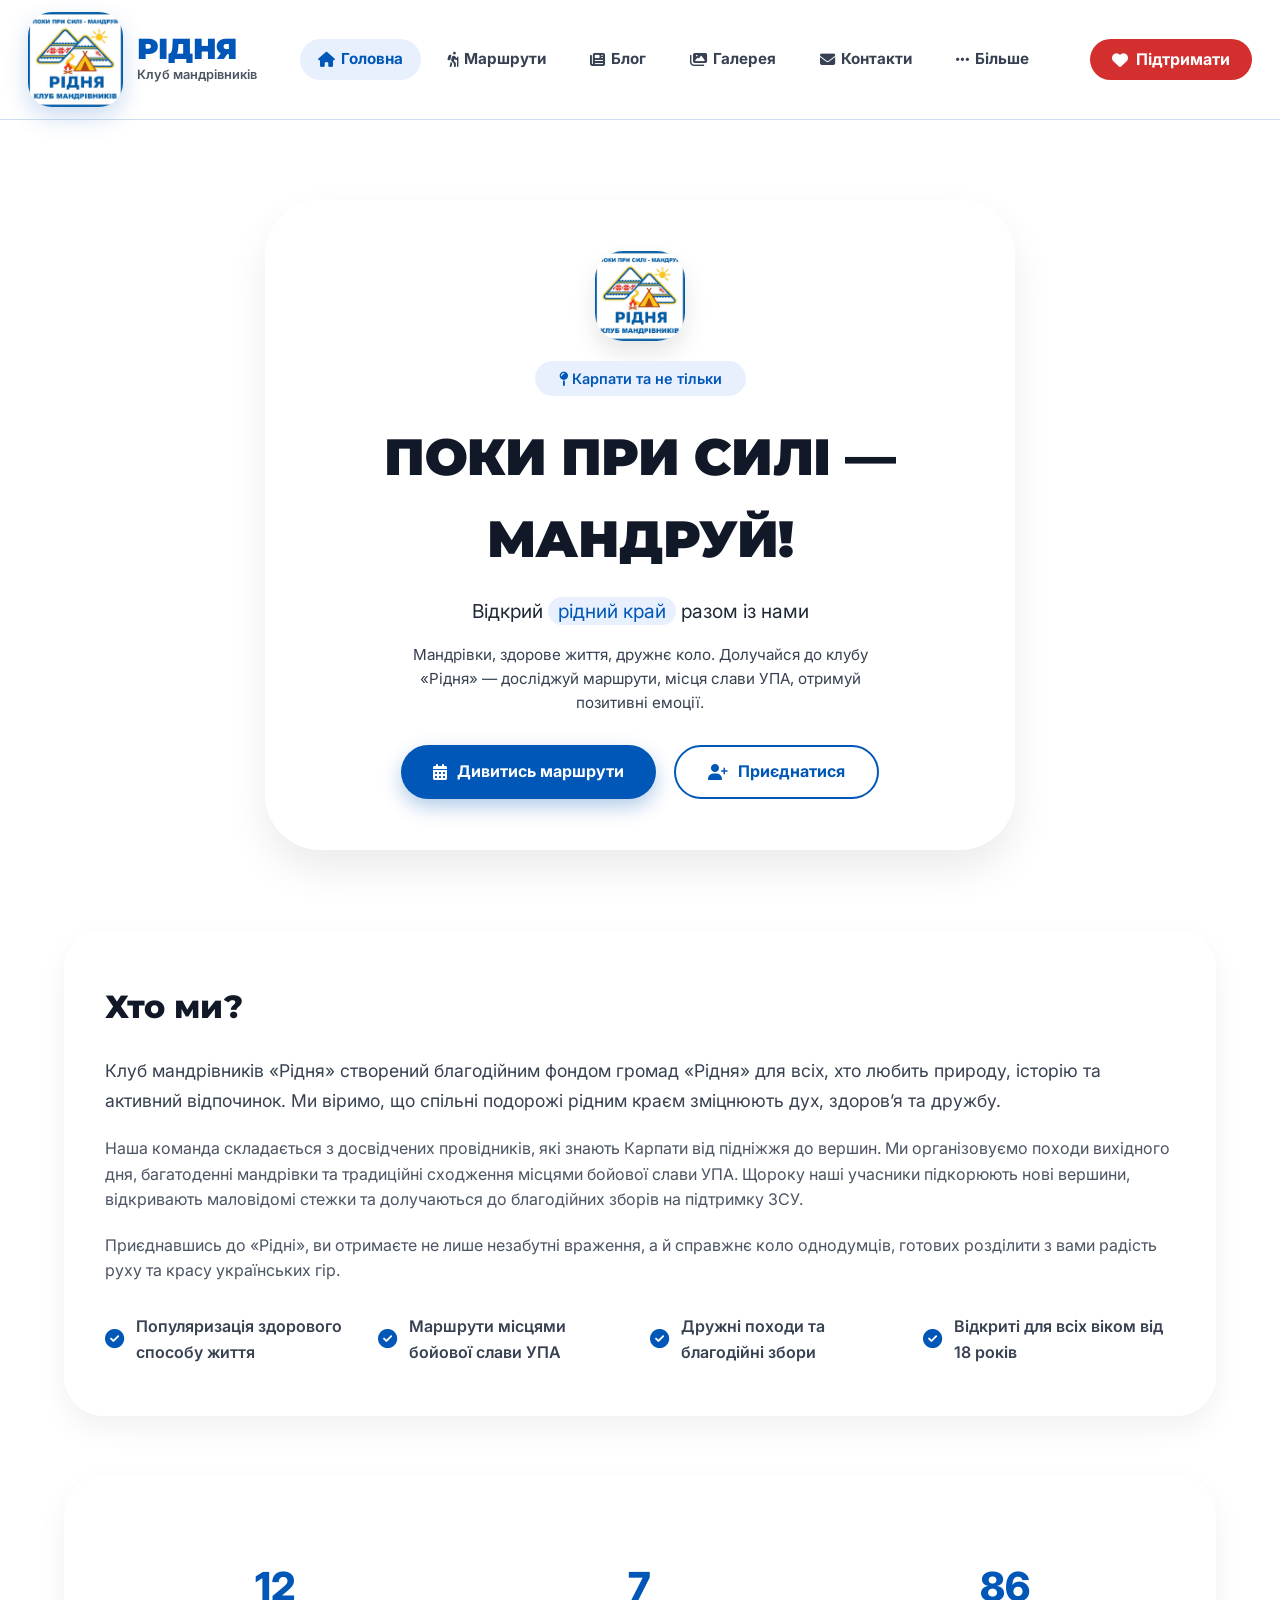
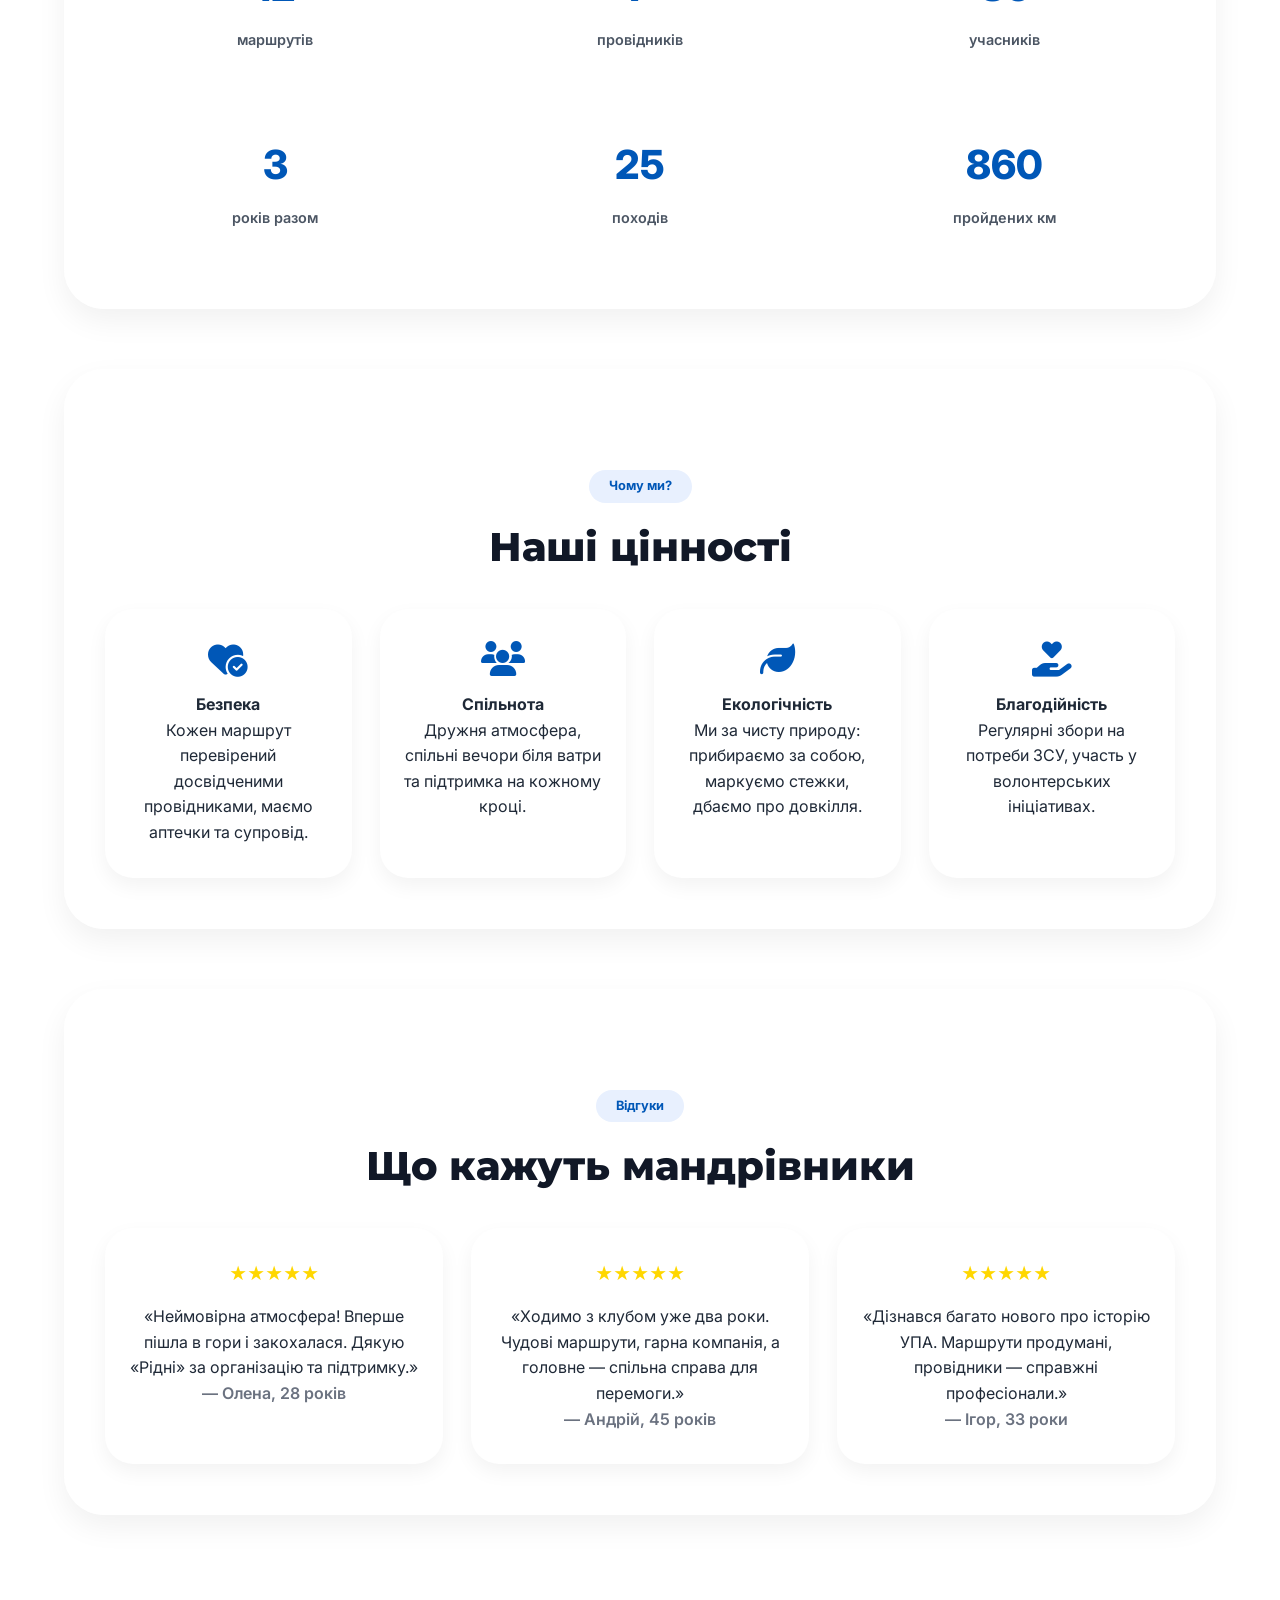
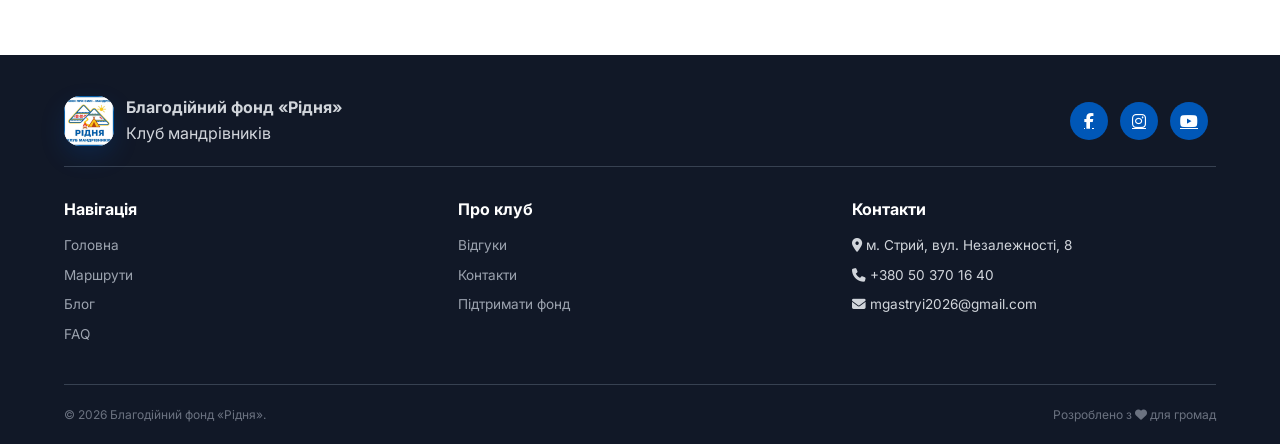
==== commit 7e299913: "Добавлено опис в Читати далі" ====
--- a/index.html
+++ b/index.html
@@ -63,7 +63,6 @@
     </section>
 
     <div class="content-sections">
-      <!-- Хто ми? -->
       <div class="content-card reveal">
         <div class="about-club-text-only">
           <h3>Хто ми?</h3>
@@ -79,7 +78,6 @@
         </div>
       </div>
 
-      <!-- Статистика -->
       <div class="content-card reveal">
         <div class="stats-grid">
           <div class="stat-item"><span class="stat-number" data-target="17">0</span><span class="stat-label">маршрутів</span></div>
@@ -91,12 +89,8 @@
         </div>
       </div>
 
-      <!-- Переваги -->
       <div class="content-card reveal">
-        <div class="section-header">
-          <span class="section-label">Чому ми?</span>
-          <h2 class="section-title">Наші цінності</h2>
-        </div>
+        <div class="section-header"><span class="section-label">Чому ми?</span><h2 class="section-title">Наші цінності</h2></div>
         <div class="advantages-grid">
           <div class="advantage-card"><i class="fas fa-heart-circle-check"></i><h4>Безпека</h4><p>Кожен маршрут перевірений досвідченими провідниками, маємо аптечки та супровід.</p></div>
           <div class="advantage-card"><i class="fas fa-users"></i><h4>Спільнота</h4><p>Дружня атмосфера, спільні вечори біля ватри та підтримка на кожному кроці.</p></div>
@@ -105,12 +99,8 @@
         </div>
       </div>
 
-      <!-- Відгуки -->
       <div class="content-card reveal">
-        <div class="section-header">
-          <span class="section-label">Відгуки</span>
-          <h2 class="section-title">Що кажуть мандрівники</h2>
-        </div>
+        <div class="section-header"><span class="section-label">Відгуки</span><h2 class="section-title">Що кажуть мандрівники</h2></div>
         <div class="testimonials-grid">
           <div class="testimonial-card"><div class="testimonial-stars">★★★★★</div><p>«Неймовірна атмосфера! Вперше пішла в гори і закохалася. Дякую «Рідні» за організацію та підтримку.»</p><span class="testimonial-author">— Олена, 28 років</span></div>
           <div class="testimonial-card"><div class="testimonial-stars">★★★★★</div><p>«Ходимо з клубом уже два роки. Чудові маршрути, гарна компанія, а головне — спільна справа для перемоги.»</p><span class="testimonial-author">— Андрій, 45 років</span></div>
@@ -120,36 +110,31 @@
     </div>
   </main>
 
-  <footer class="main-footer">...</footer>
+  <footer class="main-footer">
+    <div class="footer-container">
+      <div class="footer-top">
+<!-- Замінено блок footer-logo -->
+<div class="footer-logo">
+  <div class="header-logo-icon footer-logo-icon">
+    <img src="images/logo.jpg" alt="БФ Рідня" style="width:100%; height:100%; object-fit:contain;">
+  </div>
+  <div><strong>Благодійний фонд «Рідня»</strong><p>Клуб мандрівників</p></div>
+</div>
+        <div class="footer-social">
+          <a href="https://www.facebook.com/bfridnya"><i class="fab fa-facebook-f"></i></a>
+          <a href="https://www.instagram.com/fond_ridnya"><i class="fab fa-instagram"></i></a>
+          <a href="https://www.youtube.com/channel/UCr67AbASZGqx4RefbKaIRSQ"><i class="fab fa-youtube"></i></a>
+        </div>
+      </div>
+      <div class="footer-middle">
+        <div class="footer-nav"><h4>Навігація</h4><ul><li><a href="index.html">Головна</a></li><li><a href="trips.html">Маршрути</a></li><li><a href="blog.html">Блог</a></li><li><a href="faq.html">FAQ</a></li></ul></div>
+        <div class="footer-nav"><h4>Про клуб</h4><ul><li><a href="reviews.html">Відгуки</a></li><li><a href="contacts.html">Контакти</a></li><li><a href="https://secure.wayforpay.com/payment/s6bdf0263be8c">Підтримати фонд</a></li></ul></div>
+        <div class="footer-nav"><h4>Контакти</h4><ul><li><i class="fas fa-map-marker-alt"></i> м. Стрий, вул. Незалежності, 8</li><li><i class="fas fa-phone"></i> +380 50 370 16 40</li><li><i class="fas fa-envelope"></i> mgastryi2026@gmail.com</li></ul></div>
+      </div>
+      <div class="footer-bottom"><p>&copy; 2026 Благодійний фонд «Рідня».</p><p>Розроблено з <i class="fas fa-heart"></i> для громад</p></div>
+    </div>
+  </footer>
+
   <script src="js/main.js"></script>
-  <script>
-    // Анімація лічильників статистики
-    function animateStats() {
-      const statNumbers = document.querySelectorAll('.stat-number[data-target]');
-      if (!statNumbers.length) return;
-      const observer = new IntersectionObserver(entries => {
-        entries.forEach(entry => {
-          if (entry.isIntersecting) {
-            const el = entry.target;
-            const target = parseInt(el.getAttribute('data-target'));
-            let current = 0;
-            const step = target / 60;
-            const timer = setInterval(() => {
-              current += step;
-              if (current >= target) {
-                el.textContent = target;
-                clearInterval(timer);
-              } else {
-                el.textContent = Math.floor(current);
-              }
-            }, 20);
-            observer.unobserve(el);
-          }
-        });
-      }, { threshold: 0.5 });
-      statNumbers.forEach(el => observer.observe(el));
-    }
-    document.addEventListener('DOMContentLoaded', animateStats);
-  </script>
 </body>
 </html>
--- a/css/main.css
+++ b/css/main.css
@@ -537,4 +537,11 @@
   .header-logo-title {
     font-size: 1.3rem;
   }
+}
+.footer-logo-icon {
+  width: 50px;
+  height: 50px;
+  border-radius: 16px;
+  overflow: hidden;
+  background: white;
 }
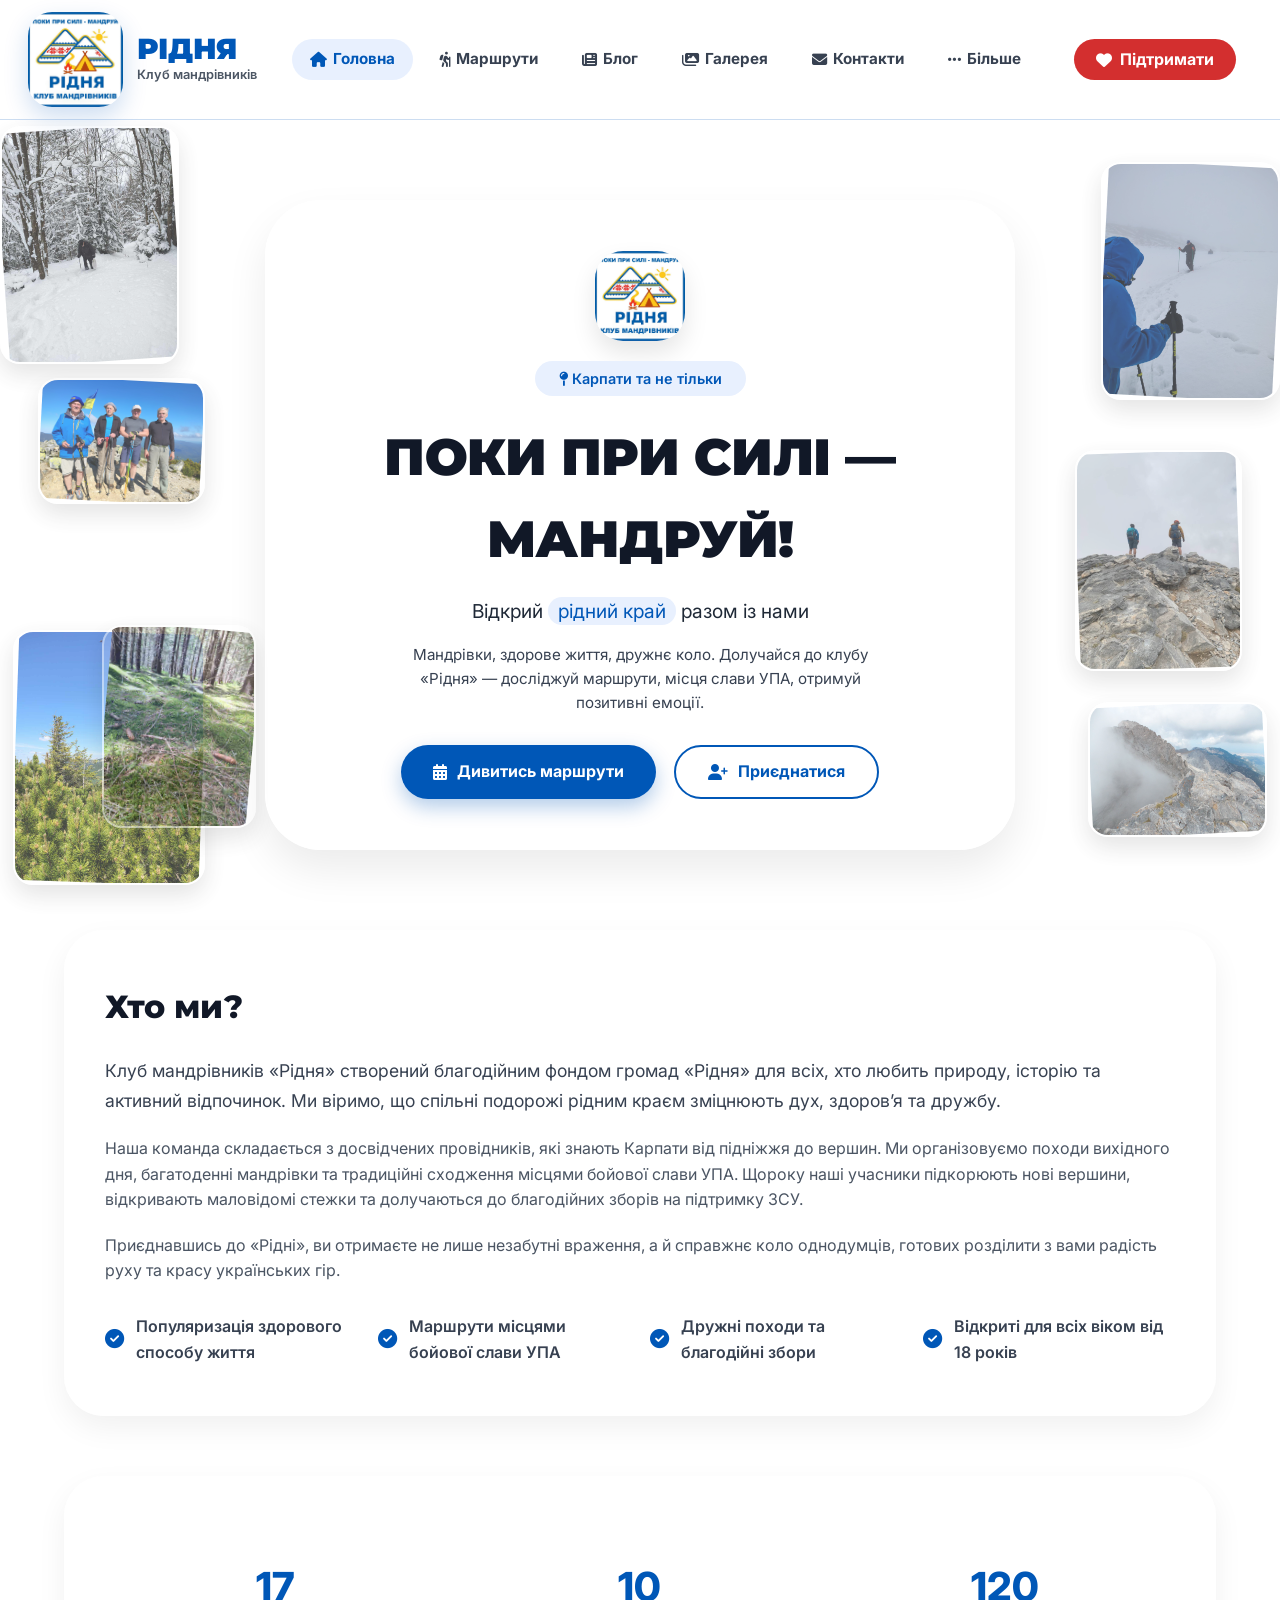
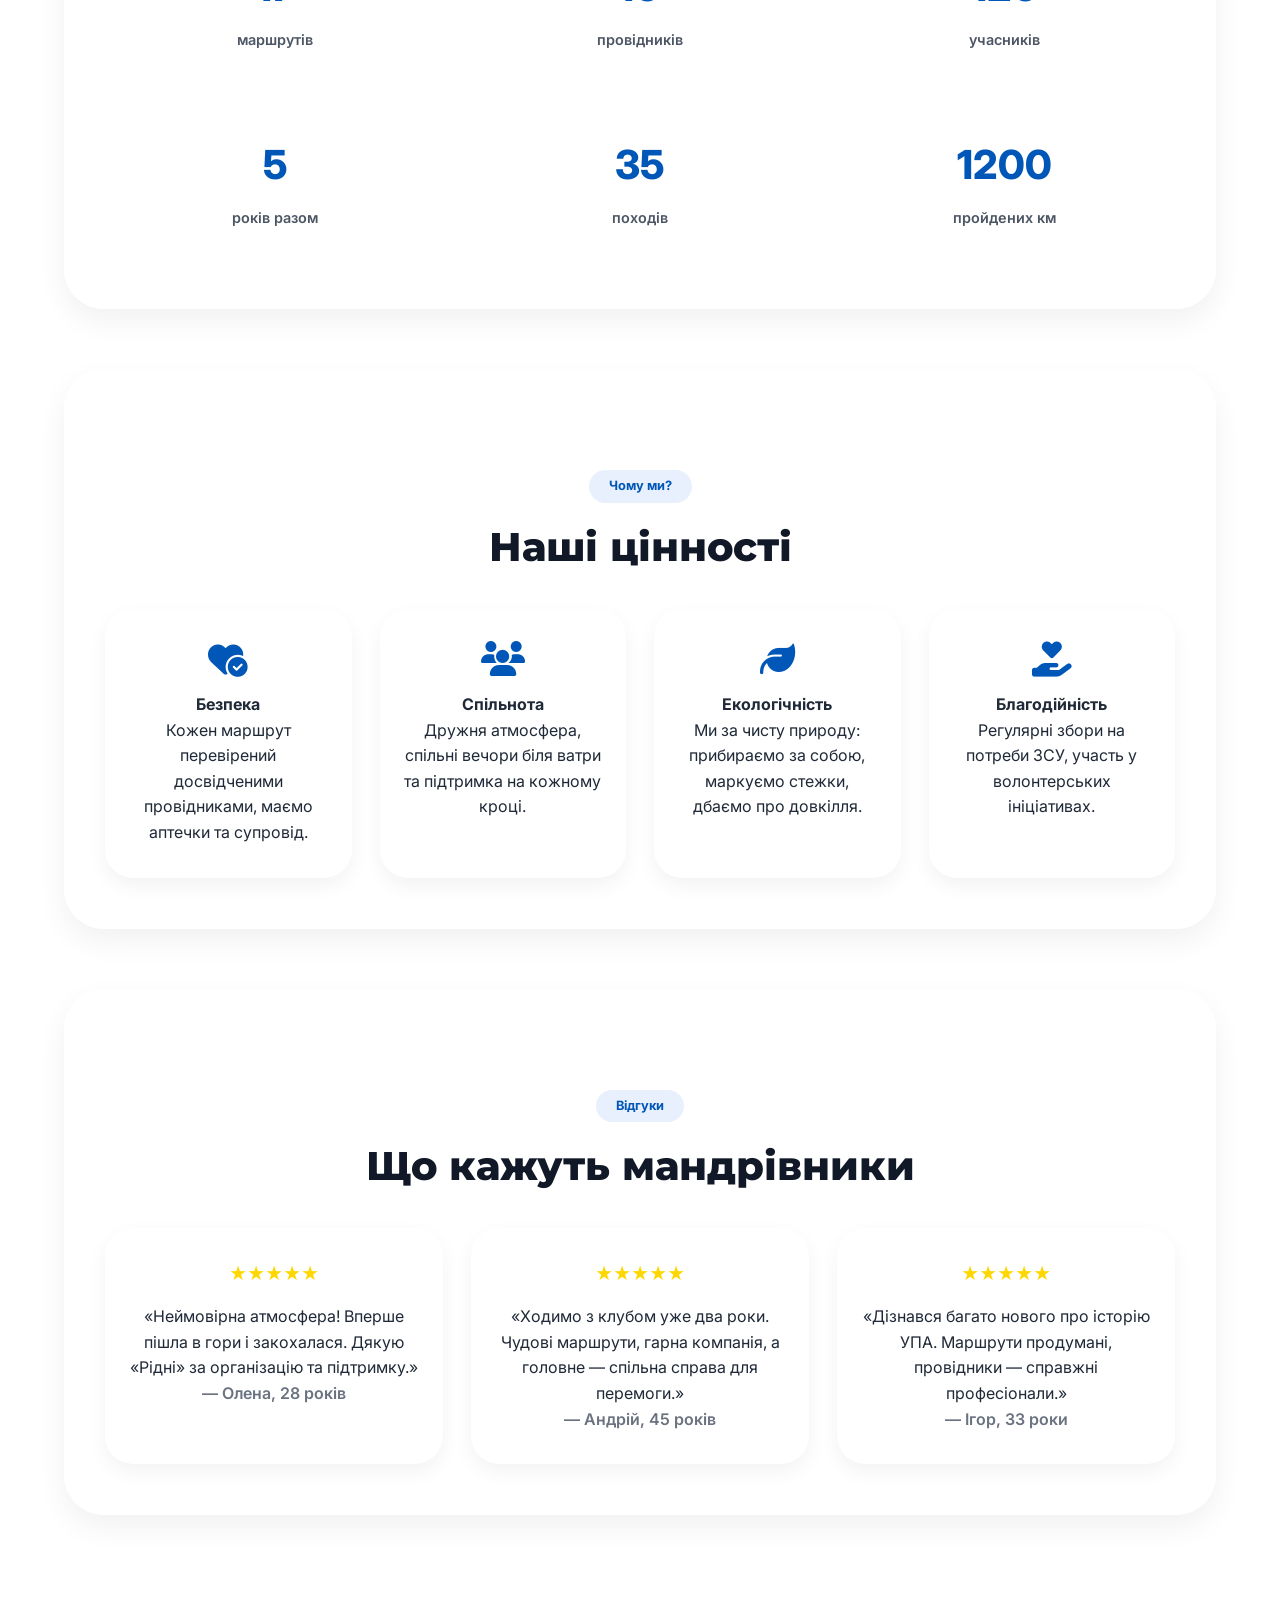
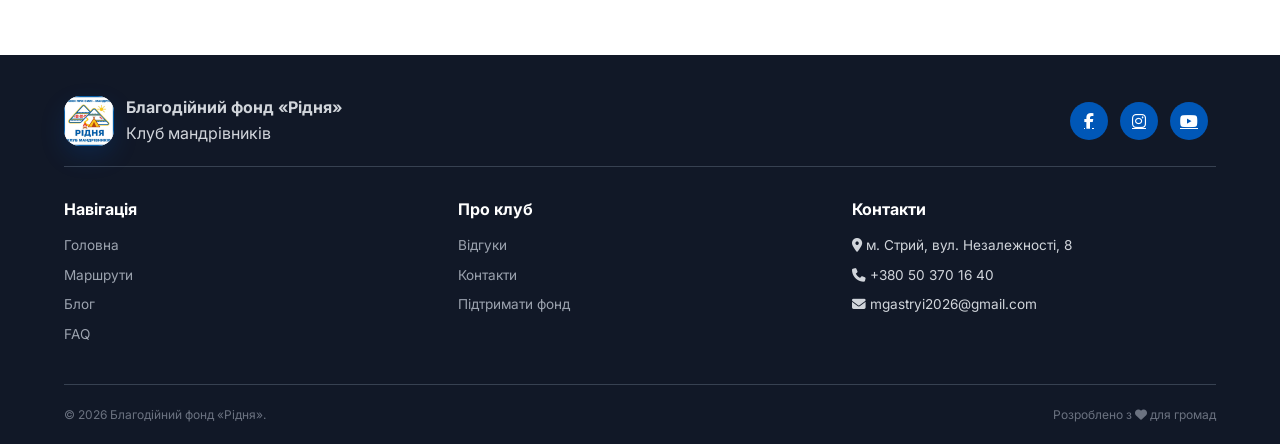
==== commit 5b48373c: "адмін панель 1.0" ====
--- a/index.html
+++ b/index.html
@@ -40,7 +40,12 @@
         </ul>
       </nav>
       <div class="header-actions">
-        <a href="https://secure.wayforpay.com/payment/s6bdf0263be8c" class="btn-support"><i class="fas fa-heart"></i> Підтримати</a>
+        <a href="https://secure.wayforpay.com/payment/s6bdf0263be8c" class="btn-support" target="_blank" rel="noopener noreferrer"><i class="fas fa-heart"></i> Підтримати</a>
+        <div class="admin-controls">
+          <a href="admin/applications.html" class="admin-only" style="display: none;"><i class="fas fa-clipboard-list"></i> Заявки</a>
+          <a href="admin/reviews.html" class="admin-only" style="display: none;"><i class="fas fa-star"></i> Відгуки</a>
+          <button id="adminLogoutBtn" class="admin-only" style="display: none;" onclick="if(window.signOut) signOut();">Вийти</button>
+        </div>
       </div>
     </div>
   </header>
@@ -136,5 +141,8 @@
   </footer>
 
   <script src="js/main.js"></script>
+  <script src="js/admin-auth.js"></script>
+  <script src="https://accounts.google.com/gsi/client" async defer></script>
+  <script src="js/reviews.js"></script>
 </body>
 </html>
--- a/css/main.css
+++ b/css/main.css
@@ -82,10 +82,10 @@
   display: flex;
   align-items: center;
   justify-content: space-between;
+  gap: 20px;
   max-width: 1300px;
   margin: 0 auto;
   padding: 12px 28px;
-  gap: 30px;
   flex-wrap: wrap;
 }
 
@@ -175,7 +175,14 @@
   color: var(--blue);
 }
 
-.header-actions .btn-support {
+.header-actions {
+  display: flex;
+  align-items: center;
+  gap: 16px;
+}
+
+
+.btn-support {
   background: var(--red);
   color: white;
   padding: 8px 22px;
@@ -188,14 +195,273 @@
   transition: var(--transition);
 }
 
-.header-actions .btn-support:hover {
+.btn-support:hover {
   background: var(--red-dark);
   transform: translateY(-2px);
 }
 
-/* Dropdown */
+/* ========== ВИПАДАЮЧЕ МЕНЮ "БІЛЬШЕ" – ТІЛЬКИ ВНИЗ ========== */
 .has-dropdown {
   position: relative;
+  display: inline-block;
+}
+
+.has-dropdown .dropdown-menu {
+  position: absolute;
+  top: 100%;
+  left: 0;
+  right: auto;
+  background: white;
+  border-radius: 20px;
+  box-shadow: var(--shadow-md);
+  min-width: 170px;
+  padding: 8px 0;
+  opacity: 0;
+  visibility: hidden;
+  transition: 0.2s;
+  list-style: none;
+  z-index: 1001;
+}
+
+.has-dropdown:hover .dropdown-menu {
+  opacity: 1;
+  visibility: visible;
+}
+
+.dropdown-menu a {
+  display: block;
+  padding: 8px 20px;
+  font-size: 0.85rem;
+}
+
+/* ========== ФУТЕР ========== */
+.main-footer {
+  background: var(--gray-900);
+  color: var(--gray-300);
+  padding: 40px 0 20px;
+  margin-top: auto;
+  position: relative;
+  z-index: 1;
+}
+
+.footer-container {
+  max-width: 1200px;
+  margin: 0 auto;
+  padding: 0 24px;
+}
+
+.footer-top {
+  display: flex;
+  justify-content: space-between;
+  align-items: center;
+  padding-bottom: 20px;
+  border-bottom: 1px solid var(--gray-700);
+  flex-wrap: wrap;
+  gap: 20px;
+}
+
+.footer-logo {
+  display: flex;
+  align-items: center;
+  gap: 12px;
+}
+
+.footer-logo-icon {
+  width: 50px;
+  height: 50px;
+  border-radius: 16px;
+  overflow: hidden;
+  background: white;
+}
+
+.footer-social a {
+  background: var(--blue);
+  color: white;
+  width: 38px;
+  height: 38px;
+  border-radius: 50%;
+  display: inline-flex;
+  align-items: center;
+  justify-content: center;
+  margin-right: 8px;
+  transition: var(--transition);
+}
+
+.footer-social a:hover {
+  background: var(--yellow);
+  color: black;
+}
+
+.footer-middle {
+  display: grid;
+  grid-template-columns: repeat(auto-fit, minmax(160px, 1fr));
+  gap: 30px;
+  padding: 30px 0;
+  border-bottom: 1px solid var(--gray-700);
+}
+
+.footer-nav h4 {
+  color: white;
+  margin-bottom: 12px;
+}
+
+.footer-nav ul {
+  list-style: none;
+}
+
+.footer-nav li {
+  margin-bottom: 8px;
+  font-size: 0.85rem;
+}
+
+.footer-nav a {
+  color: var(--gray-400);
+  text-decoration: none;
+}
+
+.footer-nav a:hover {
+  color: white;
+}
+
+.footer-bottom {
+  display: flex;
+  justify-content: space-between;
+  padding-top: 20px;
+  font-size: 0.75rem;
+  color: var(--gray-500);
+  flex-wrap: wrap;
+  gap: 10px;
+}
+
+/* ========== ЗАГАЛЬНІ КОМПОНЕНТИ ========== */
+.section-header {
+  text-align: center;
+  margin: 50px 0 30px;
+}
+
+.section-label {
+  display: inline-block;
+  background: var(--blue-light);
+  color: var(--blue);
+  padding: 6px 20px;
+  border-radius: 30px;
+  font-size: 0.8rem;
+  font-weight: 700;
+  margin-bottom: 12px;
+}
+
+.section-title {
+  font-family: 'Montserrat', sans-serif;
+  font-weight: 800;
+  font-size: clamp(1.8rem, 4vw, 2.5rem);
+  color: var(--gray-900);
+  margin-bottom: 12px;
+}
+
+.section-subtitle {
+  color: var(--gray-600);
+  font-size: 1rem;
+  max-width: 600px;
+  margin: 0 auto;
+}
+
+/* Кнопки */
+.add-trip-btn {
+  background: var(--yellow);
+  color: var(--gray-900);
+  padding: 10px 24px;
+  border: none;
+  border-radius: 30px;
+  font-weight: 700;
+  cursor: pointer;
+  display: inline-flex;
+  align-items: center;
+  gap: 8px;
+  transition: var(--transition);
+}
+
+.add-trip-btn:hover {
+  background: #ffe44d;
+  transform: translateY(-2px);
+}
+
+/* ===== АДМІН-ПАНЕЛЬ (стильні кнопки) ===== */
+.admin-only {
+  display: none;
+}
+
+.admin-controls {
+  display: flex;
+  align-items: center;
+  gap: 12px;
+  margin-left: 0;
+}
+
+.admin-controls a,
+.admin-controls button {
+  white-space: nowrap;
+}
+.admin-controls button {
+  font-size: 0.85rem;
+  padding: 8px 18px;
+  border-radius: 40px;
+  background: rgba(255, 255, 255, 0.9);
+  border: 1px solid var(--blue);
+  color: var(--blue);
+  cursor: pointer;
+  transition: all 0.2s ease;
+  text-decoration: none;
+  font-weight: 600;
+  display: inline-flex;
+  align-items: center;
+  gap: 8px;
+  backdrop-filter: blur(4px);
+  white-space: nowrap;
+}
+
+/* Стилі для адмін-кнопок у хедері (Заявки, Відгуки, Вийти) */
+.admin-controls a,
+.admin-controls button {
+  font-size: 0.85rem;
+  padding: 8px 18px;
+  border-radius: 40px;
+  background: rgba(255, 255, 255, 0.9);
+  border: 1px solid var(--blue);
+  color: var(--blue);
+  cursor: pointer;
+  transition: all 0.2s ease;
+  text-decoration: none;
+  font-weight: 600;
+  display: inline-flex;
+  align-items: center;
+  gap: 8px;
+  backdrop-filter: blur(4px);
+  white-space: nowrap;
+}
+
+.admin-controls a:hover,
+.admin-controls button:hover {
+  background: var(--blue);
+  color: white;
+  transform: translateY(-2px);
+  box-shadow: 0 4px 12px rgba(0, 87, 183, 0.25);
+}
+
+#adminLogoutBtn {
+  border-color: var(--red);
+  color: var(--red);
+}
+
+#adminLogoutBtn:hover {
+  background: var(--red);
+  color: white;
+  border-color: var(--red);
+}
+
+/* Виправлення для випадаючого меню "Більше" */
+.has-dropdown {
+  position: relative;
+  display: inline-block;
 }
 
 .dropdown-menu {
@@ -219,288 +485,78 @@
   visibility: visible;
 }
 
-.dropdown-menu a {
+/* Гарантія, що хедер на великих екранах не ламається */
+@media (min-width: 1024px) {
+  .header-container {
+    flex-wrap: nowrap;
+  }
+  .header-nav {
+    flex: 1;
+    display: flex;
+    justify-content: center;
+  }
+  .header-nav ul {
+    justify-content: center;
+    flex-wrap: nowrap;
+  }
+  .header-actions {
+    margin-left: auto;
+    flex-shrink: 0;
+    display: flex;
+    align-items: center;
+    gap: 16px;
+  }
+}
+
+/* Стильне спливаюче повідомлення */
+.custom-notification {
+  position: fixed;
+  top: 50%;
+  left: 50%;
+  transform: translate(-50%, -50%) scale(0.8);
+  background: rgba(0, 0, 0, 0.85);
+  backdrop-filter: blur(12px);
+  border-radius: 24px;
+  padding: 24px 40px;
+  text-align: center;
+  z-index: 10000;
+  opacity: 0;
+  transition: all 0.3s ease;
+  box-shadow: 0 20px 40px rgba(0,0,0,0.3);
+  border: 1px solid rgba(255,255,255,0.2);
+}
+
+.custom-notification.show {
+  opacity: 1;
+  transform: translate(-50%, -50%) scale(1);
+}
+
+.notification-content i {
+  font-size: 48px;
+  color: #4caf50;
+  margin-bottom: 16px;
   display: block;
-  padding: 8px 20px;
-  font-size: 0.85rem;
-}
-
-/* ========== ФУТЕР ========== */
-.main-footer {
-  background: var(--gray-900);
-  color: var(--gray-300);
-  padding: 40px 0 20px;
-  margin-top: auto;
-  position: relative;
-  z-index: 1;
-}
-
-.footer-container {
-  max-width: 1200px;
-  margin: 0 auto;
-  padding: 0 24px;
-}
-
-.footer-top {
-  display: flex;
-  justify-content: space-between;
-  align-items: center;
-  padding-bottom: 20px;
-  border-bottom: 1px solid var(--gray-700);
-  flex-wrap: wrap;
-  gap: 20px;
-}
-
-.footer-logo {
-  display: flex;
-  align-items: center;
-  gap: 12px;
-}
-
-.footer-logo-icon {
-  width: 50px;
-  height: 50px;
-}
-
-.footer-social a {
-  background: var(--blue);
-  color: white;
-  width: 38px;
-  height: 38px;
-  border-radius: 50%;
-  display: inline-flex;
-  align-items: center;
-  justify-content: center;
-  margin-right: 8px;
-  transition: var(--transition);
-}
-
-.footer-social a:hover {
-  background: var(--yellow);
-  color: black;
-}
-
-.footer-middle {
-  display: grid;
-  grid-template-columns: repeat(auto-fit, minmax(160px, 1fr));
-  gap: 30px;
-  padding: 30px 0;
-  border-bottom: 1px solid var(--gray-700);
-}
-
-.footer-nav h4 {
-  color: white;
-  margin-bottom: 12px;
-}
-
-.footer-nav ul {
-  list-style: none;
-}
-
-.footer-nav li {
-  margin-bottom: 8px;
-  font-size: 0.85rem;
-}
-
-.footer-nav a {
-  color: var(--gray-400);
-  text-decoration: none;
-}
-
-.footer-nav a:hover {
-  color: white;
-}
-
-.footer-bottom {
-  display: flex;
-  justify-content: space-between;
-  padding-top: 20px;
-  font-size: 0.75rem;
-  color: var(--gray-500);
-  flex-wrap: wrap;
-  gap: 10px;
-}
-
-/* ========== ЗАГАЛЬНІ КОМПОНЕНТИ ========== */
-.section-header {
-  text-align: center;
-  margin: 50px 0 30px;
-}
-
-.section-label {
-  display: inline-block;
-  background: var(--blue-light);
-  color: var(--blue);
-  padding: 6px 20px;
-  border-radius: 30px;
-  font-size: 0.8rem;
-  font-weight: 700;
-  margin-bottom: 12px;
-}
-
-.section-title {
-  font-family: 'Montserrat', sans-serif;
-  font-weight: 800;
-  font-size: clamp(1.8rem, 4vw, 2.5rem);
-  color: var(--gray-900);
-  margin-bottom: 12px;
-}
-
-.section-subtitle {
-  color: var(--gray-600);
-  font-size: 1rem;
-  max-width: 600px;
-  margin: 0 auto;
-}
-
-/* Кнопки */
-.add-trip-btn {
-  background: var(--yellow);
-  color: var(--gray-900);
-  padding: 10px 24px;
-  border: none;
-  border-radius: 30px;
-  font-weight: 700;
-  cursor: pointer;
-  display: inline-flex;
-  align-items: center;
-  gap: 8px;
-  transition: var(--transition);
-}
-
-.add-trip-btn:hover {
-  background: #ffe44d;
-  transform: translateY(-2px);
-}
-
-/* Модальні вікна */
-.modal-overlay {
-  position: fixed;
-  top: 0;
-  left: 0;
-  right: 0;
-  bottom: 0;
-  background: rgba(0,0,0,0.5);
-  backdrop-filter: blur(6px);
-  z-index: 2000;
-  display: flex;
-  align-items: center;
-  justify-content: center;
-  visibility: hidden;
-  opacity: 0;
-  transition: 0.3s;
-}
-
-.modal-overlay.active {
-  visibility: visible;
-  opacity: 1;
-}
-
-.modal {
-  background: white;
-  border-radius: 28px;
-  max-width: 560px;
-  width: 90%;
-  max-height: 85vh;
-  overflow-y: auto;
-  box-shadow: var(--shadow-lg);
-}
-
-.modal-header {
-  display: flex;
-  justify-content: space-between;
-  align-items: center;
-  padding: 20px 24px;
-  border-bottom: 1px solid var(--gray-200);
-}
-
-.modal-header h2 {
-  font-family: 'Montserrat', sans-serif;
-  font-weight: 700;
-  font-size: 1.3rem;
-  display: flex;
-  align-items: center;
-  gap: 10px;
-}
-
-.modal-close {
-  background: none;
-  border: none;
-  font-size: 1.6rem;
-  cursor: pointer;
-  width: 36px;
-  height: 36px;
-  border-radius: 50%;
-}
-
-.modal form {
-  padding: 24px;
-}
-
-.form-group {
-  margin-bottom: 18px;
-}
-
-.form-group label {
-  display: block;
-  font-weight: 600;
-  font-size: 0.85rem;
-  margin-bottom: 6px;
-}
-
-.form-group input,
-.form-group textarea,
-.form-group select {
-  width: 100%;
-  padding: 10px 14px;
-  border: 2px solid var(--gray-200);
-  border-radius: 16px;
-  font-family: 'Inter', sans-serif;
-  font-size: 0.9rem;
-}
-
-.form-row {
-  display: grid;
-  grid-template-columns: 1fr 1fr;
-  gap: 16px;
-}
-
-.checkbox-group {
-  display: flex;
-  gap: 20px;
-  margin: 15px 0;
-}
-
-.modal-footer {
-  display: flex;
-  justify-content: flex-end;
-  gap: 12px;
-  margin-top: 20px;
-}
-
-.btn-cancel {
-  background: var(--gray-100);
-  border: none;
-  padding: 10px 24px;
-  border-radius: 30px;
-  font-weight: 600;
-  cursor: pointer;
-}
-
-.btn-submit {
-  background: var(--blue);
-  color: white;
-  border: none;
-  padding: 10px 28px;
-  border-radius: 30px;
-  font-weight: 700;
-  cursor: pointer;
-  display: inline-flex;
-  align-items: center;
-  gap: 8px;
-}
-
-/* Адаптив */
+}
+
+.notification-content p {
+  color: white;
+  font-size: 1.1rem;
+  margin: 0;
+  white-space: nowrap;
+}
+
+@media (max-width: 600px) {
+  .custom-notification {
+    padding: 20px 30px;
+  }
+  .notification-content p {
+    font-size: 0.9rem;
+    white-space: normal;
+    min-width: 250px;
+  }
+}
+
+/* Адаптивність */
 @media (max-width: 768px) {
   .mobile-menu-toggle {
     display: flex;
@@ -538,10 +594,93 @@
     font-size: 1.3rem;
   }
 }
-.footer-logo-icon {
-  width: 50px;
-  height: 50px;
-  border-radius: 16px;
+
+/* ========== ДЕКОРАТИВНИЙ КОЛАЖ ========== */
+#bgCollage {
+  position: fixed;
+  top: 0;
+  left: 0;
+  width: 100%;
+  height: 100%;
+  z-index: 0;
+  pointer-events: none;
+  overflow: visible;
+}
+
+.collage-img {
+  position: absolute;
+  border-radius: 20px;
   overflow: hidden;
-  background: white;
-}+  background: rgba(255, 255, 255, 0.2);
+  border: 2px solid rgba(255, 255, 255, 0.6);
+  box-shadow: 0 10px 25px rgba(0, 0, 0, 0.15);
+  animation: collageFloat 6s ease-in-out infinite;
+  opacity: 0.75;
+  transition: opacity 0.3s ease, transform 0.3s ease;
+  z-index: 0;
+}
+
+.collage-img:hover {
+  opacity: 0.95;
+  transform: scale(1.02);
+}
+
+.collage-img img {
+  width: 100%;
+  height: 100%;
+  object-fit: cover;
+  filter: brightness(0.98) contrast(1.02);
+  display: block;
+}
+
+@keyframes collageFloat {
+  0%, 100% {
+    transform: translateY(0);
+  }
+  50% {
+    transform: translateY(-8px);
+  }
+}
+
+@media (max-width: 1024px) {
+  .collage-img {
+    opacity: 0.65;
+    width: 10vw !important;
+  }
+}
+
+@media (max-width: 768px) {
+  .collage-img {
+    opacity: 0.5;
+    width: 14vw !important;
+  }
+}
+/* Для великих екранів - хедер в один рядок */
+@media (min-width: 1024px) {
+  .header-container {
+    flex-wrap: nowrap;
+  }
+  .header-nav {
+    flex: 1;
+    display: flex;
+    justify-content: center;
+  }
+  .header-nav ul {
+    justify-content: center;
+  }
+  .header-actions {
+    margin-left: auto;
+    flex-shrink: 0;
+    display: flex;
+    align-items: center;
+    gap: 16px;
+  }
+}
+
+/* Гарантуємо, що admin-controls не ламають рядок */
+.admin-controls {
+  display: flex;
+  align-items: center;
+  gap: 12px;
+  margin-left: 0;
+}
--- a/css/home.css
+++ b/css/home.css
@@ -206,23 +206,6 @@
   font-size: 1.2rem;
 }
 
-/* Адаптив */
-@media (max-width: 768px) {
-  .hero-modern-content {
-    padding: 40px 20px;
-  }
-  .hero-motto {
-    font-size: 1.8rem;
-  }
-  .hero-buttons {
-    flex-direction: column;
-    align-items: center;
-  }
-  .content-card {
-    padding: 30px 20px;
-  }
-}
-
 /* Додаємо бракуючі стилі для головної */
 .stats-grid {
   display: grid;
@@ -280,4 +263,39 @@
 @media (max-width: 768px) {
   .stats-grid { gap: 12px; }
   .stat-number { font-size: 1.8rem; }
+}
+/* Адаптивність для головної */
+@media (max-width: 600px) {
+  .stats-grid {
+    grid-template-columns: repeat(2, 1fr) !important;
+    gap: 12px !important;
+  }
+  .stat-number {
+    font-size: 1.6rem !important;
+  }
+  .stat-label {
+    font-size: 0.75rem !important;
+  }
+  .stat-item {
+    padding: 12px 8px !important;
+  }
+  .advantages-grid, .testimonials-grid {
+    grid-template-columns: 1fr !important;
+    gap: 16px !important;
+  }
+  .content-card {
+    padding: 24px 16px !important;
+  }
+  .hero-modern-content {
+    padding: 30px 20px !important;
+  }
+  .hero-motto {
+    font-size: 1.6rem !important;
+  }
+  .hero-subtitle {
+    font-size: 1rem !important;
+  }
+  .hero-description {
+    font-size: 0.85rem !important;
+  }
 }
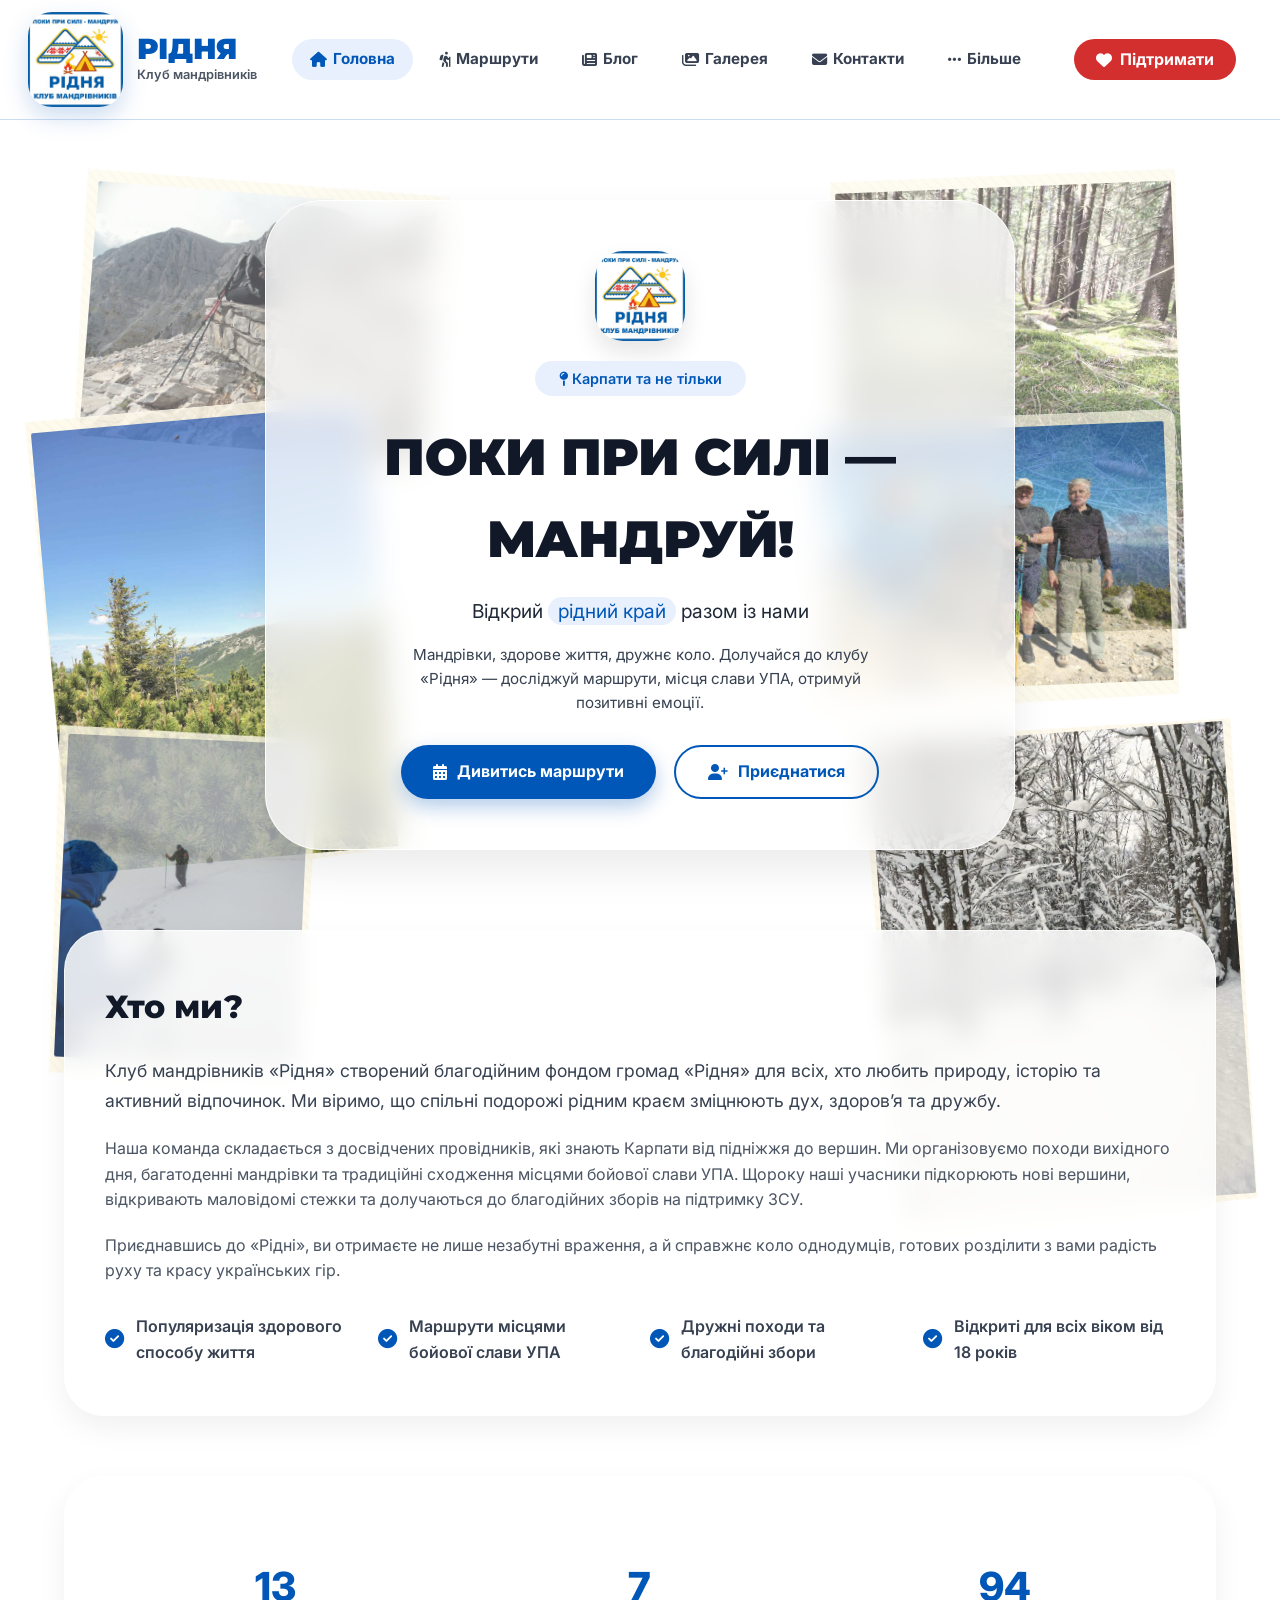
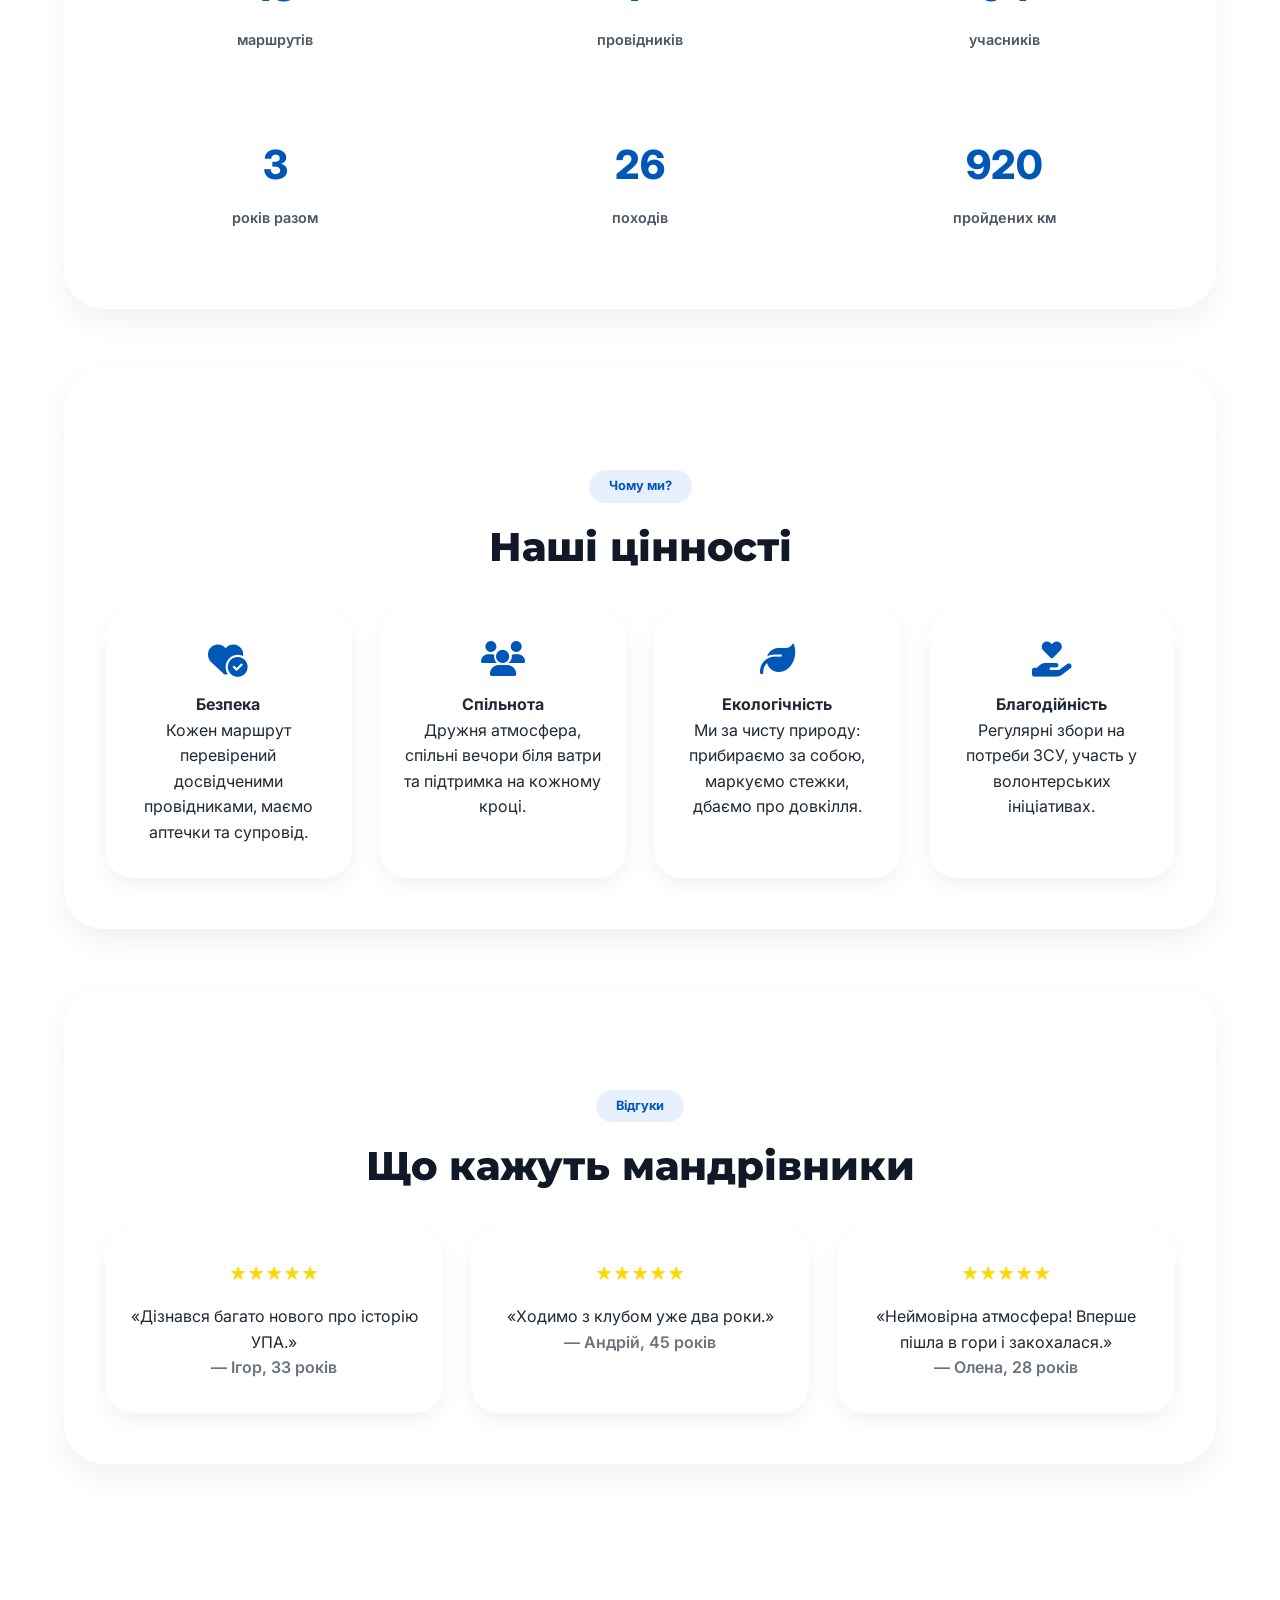
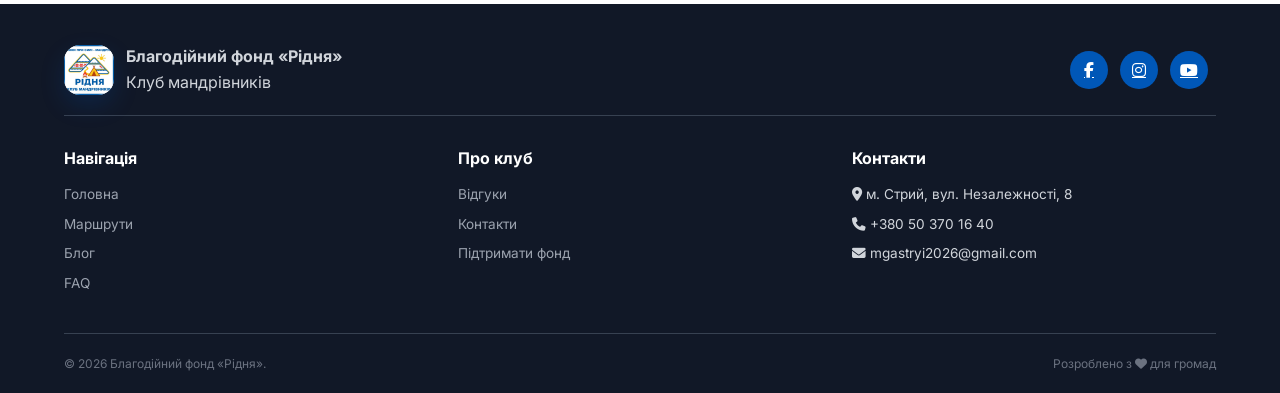
==== commit b909fc56: "beta-test" ====
--- a/index.html
+++ b/index.html
@@ -106,11 +106,7 @@
 
       <div class="content-card reveal">
         <div class="section-header"><span class="section-label">Відгуки</span><h2 class="section-title">Що кажуть мандрівники</h2></div>
-        <div class="testimonials-grid">
-          <div class="testimonial-card"><div class="testimonial-stars">★★★★★</div><p>«Неймовірна атмосфера! Вперше пішла в гори і закохалася. Дякую «Рідні» за організацію та підтримку.»</p><span class="testimonial-author">— Олена, 28 років</span></div>
-          <div class="testimonial-card"><div class="testimonial-stars">★★★★★</div><p>«Ходимо з клубом уже два роки. Чудові маршрути, гарна компанія, а головне — спільна справа для перемоги.»</p><span class="testimonial-author">— Андрій, 45 років</span></div>
-          <div class="testimonial-card"><div class="testimonial-stars">★★★★★</div><p>«Дізнався багато нового про історію УПА. Маршрути продумані, провідники — справжні професіонали.»</p><span class="testimonial-author">— Ігор, 33 роки</span></div>
-        </div>
+        <div class="testimonials-grid" id="homeReviewsGrid"></div>
       </div>
     </div>
   </main>
@@ -118,13 +114,10 @@
   <footer class="main-footer">
     <div class="footer-container">
       <div class="footer-top">
-<!-- Замінено блок footer-logo -->
-<div class="footer-logo">
-  <div class="header-logo-icon footer-logo-icon">
-    <img src="images/logo.jpg" alt="БФ Рідня" style="width:100%; height:100%; object-fit:contain;">
-  </div>
-  <div><strong>Благодійний фонд «Рідня»</strong><p>Клуб мандрівників</p></div>
-</div>
+        <div class="footer-logo">
+          <div class="header-logo-icon footer-logo-icon"><img src="images/logo.jpg" alt="БФ Рідня"></div>
+          <div><strong>Благодійний фонд «Рідня»</strong><p>Клуб мандрівників</p></div>
+        </div>
         <div class="footer-social">
           <a href="https://www.facebook.com/bfridnya"><i class="fab fa-facebook-f"></i></a>
           <a href="https://www.instagram.com/fond_ridnya"><i class="fab fa-instagram"></i></a>
@@ -140,9 +133,12 @@
     </div>
   </footer>
 
+  <script src="js/utils.js"></script>
   <script src="js/main.js"></script>
+  <!-- ДОДАНО: фоновий колаж -->
+  <script src="js/bg-collage.js"></script>
   <script src="js/admin-auth.js"></script>
+  <script src="js/reviews.js"></script>
   <script src="https://accounts.google.com/gsi/client" async defer></script>
-  <script src="js/reviews.js"></script>
 </body>
 </html>
--- a/css/main.css
+++ b/css/main.css
@@ -203,35 +203,42 @@
 /* ========== ВИПАДАЮЧЕ МЕНЮ "БІЛЬШЕ" – ТІЛЬКИ ВНИЗ ========== */
 .has-dropdown {
   position: relative;
-  display: inline-block;
-}
-
-.has-dropdown .dropdown-menu {
+}
+
+.dropdown-menu {
+  display: none;
   position: absolute;
   top: 100%;
   left: 0;
-  right: auto;
   background: white;
-  border-radius: 20px;
-  box-shadow: var(--shadow-md);
-  min-width: 170px;
+  box-shadow: 0 10px 30px rgba(0,0,0,0.15);
+  border-radius: 12px;
+  min-width: 220px;
+  z-index: 1000;
   padding: 8px 0;
-  opacity: 0;
-  visibility: hidden;
-  transition: 0.2s;
   list-style: none;
-  z-index: 1001;
 }
 
 .has-dropdown:hover .dropdown-menu {
-  opacity: 1;
-  visibility: visible;
+  display: block;
+}
+
+.dropdown-menu li {
+  list-style: none;
 }
 
 .dropdown-menu a {
   display: block;
-  padding: 8px 20px;
-  font-size: 0.85rem;
+  padding: 10px 20px;
+  color: #2d3748;
+  text-decoration: none;
+  transition: background 0.2s;
+  white-space: nowrap;
+}
+
+.dropdown-menu a:hover {
+  background: #ebf4ff;
+  color: #0057b7;
 }
 
 /* ========== ФУТЕР ========== */
@@ -524,6 +531,9 @@
   transition: all 0.3s ease;
   box-shadow: 0 20px 40px rgba(0,0,0,0.3);
   border: 1px solid rgba(255,255,255,0.2);
+  min-width: 280px;
+  max-width: 90vw;
+  width: auto;
 }
 
 .custom-notification.show {
@@ -540,9 +550,25 @@
 
 .notification-content p {
   color: white;
-  font-size: 1.1rem;
+  font-size: 1rem;
   margin: 0;
-  white-space: nowrap;
+  white-space: normal;
+  word-wrap: break-word;
+  line-height: 1.4;
+  max-width: 400px;
+}
+
+@media (max-width: 600px) {
+  .custom-notification {
+    padding: 20px 24px;
+    min-width: 260px;
+  }
+  .notification-content p {
+    font-size: 0.85rem;
+  }
+  .notification-content i {
+    font-size: 36px;
+  }
 }
 
 @media (max-width: 600px) {
@@ -684,3 +710,101 @@
   gap: 12px;
   margin-left: 0;
 }
+
+/* ========== СТИЛІ ДЛЯ СТАРИХ ФОТО (POLAROID) ========== */
+#bgCollage {
+  position: fixed;
+  top: 0;
+  left: 0;
+  width: 100%;
+  height: 100%;
+  z-index: 0;
+  pointer-events: none;
+  overflow: visible;
+}
+
+.collage-polaroid {
+  position: absolute;
+  background: #fef9e8;  /* старий папір/білий колір */
+  padding: 12px 12px 20px 12px;
+  border-radius: 8px 12px 12px 8px;
+  box-shadow: 0 15px 30px rgba(0, 0, 0, 0.25), 0 0 0 1px rgba(255, 255, 255, 0.5) inset;
+  transition: all 0.3s ease;
+  animation: floatOldPhoto 8s ease-in-out infinite;
+  backdrop-filter: blur(0.5px);
+}
+
+.collage-polaroid img {
+  display: block;
+  width: 100%;
+  height: auto;
+  object-fit: cover;
+  filter: sepia(0.2) contrast(1.05) brightness(0.98);
+  border-radius: 2px;
+}
+
+/* Додатковий ефект "обгризаних" країв через clip-path (різні форми) */
+.collage-polaroid:nth-child(odd) {
+  clip-path: polygon(0% 0%, 100% 0%, 98% 98%, 2% 100%);
+}
+.collage-polaroid:nth-child(even) {
+  clip-path: polygon(2% 0%, 98% 0%, 96% 96%, 4% 100%);
+}
+.collage-polaroid:nth-child(3n) {
+  clip-path: polygon(1% 1%, 99% 2%, 97% 97%, 3% 99%);
+}
+
+/* Легка тінь текстури паперу */
+.collage-polaroid::before {
+  content: '';
+  position: absolute;
+  top: 0;
+  left: 0;
+  width: 100%;
+  height: 100%;
+  background: repeating-linear-gradient(45deg, rgba(0,0,0,0.02) 0px, rgba(0,0,0,0.02) 2px, transparent 2px, transparent 8px);
+  pointer-events: none;
+  border-radius: inherit;
+}
+
+/* Анімація плавання */
+@keyframes floatOldPhoto {
+  0%, 100% {
+    transform: translateY(0px) rotate(0deg);
+  }
+  50% {
+    transform: translateY(-12px) rotate(1deg);
+  }
+}
+
+/* Адаптивність: на малих екранах зменшуємо розміри та ховаємо деякі фото */
+@media (max-width: 1024px) {
+  .collage-polaroid {
+    width: 200px !important;
+    padding: 8px 8px 14px 8px;
+  }
+  .collage-polaroid:nth-child(3),
+  .collage-polaroid:nth-child(6) {
+    display: none;
+  }
+}
+
+@media (max-width: 768px) {
+  .collage-polaroid {
+    width: 150px !important;
+    opacity: 0.5 !important;
+  }
+  .collage-polaroid:nth-child(2),
+  .collage-polaroid:nth-child(5) {
+    display: none;
+  }
+}
+/* Гарантія видимості адмін-кнопок */
+.admin-only.add-trip-btn {
+  display: none;
+}
+/* Коли адмін залогінений, клас admin-only отримує display: inline-flex через JS */
+/* Дублюємо для надійності */
+body:has(.admin-controls a[href="admin/applications.html"]:not([style*="display: none"])) .admin-only.add-trip-btn {
+  display: inline-flex !important;
+}
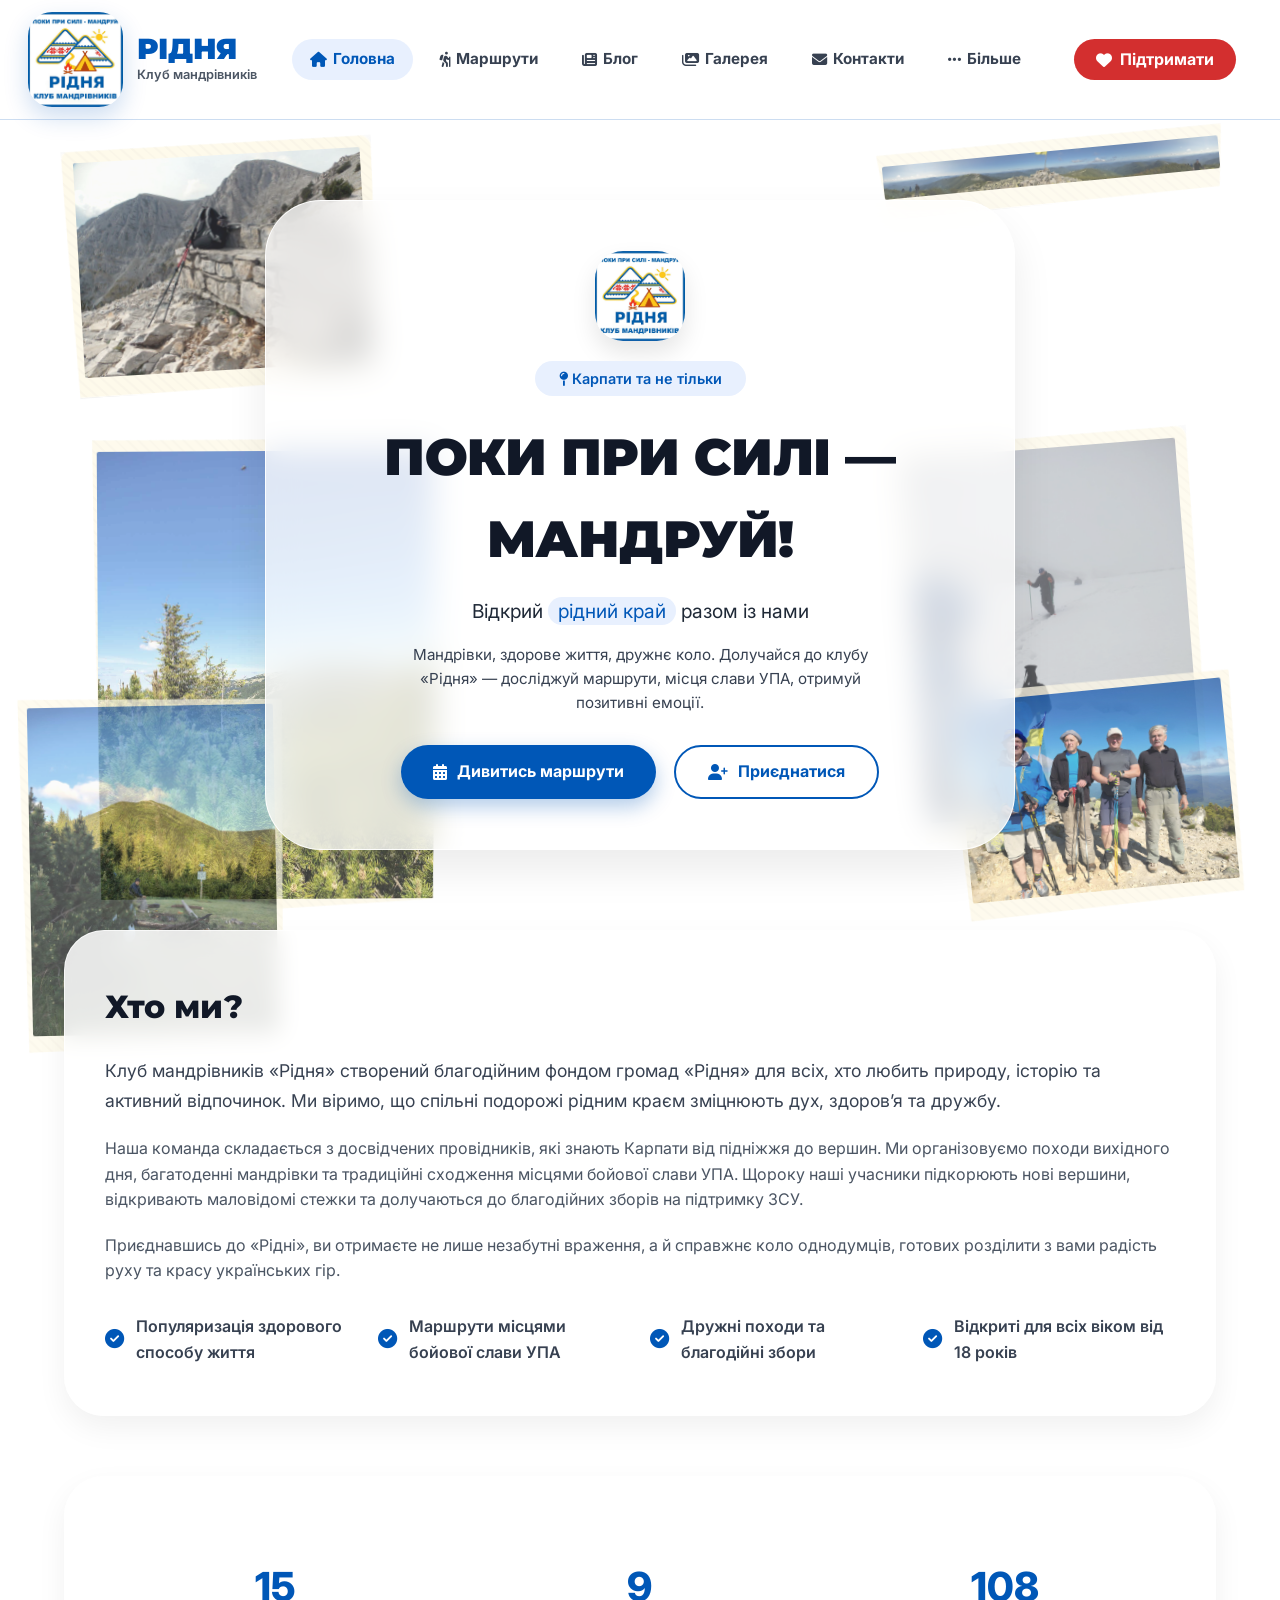
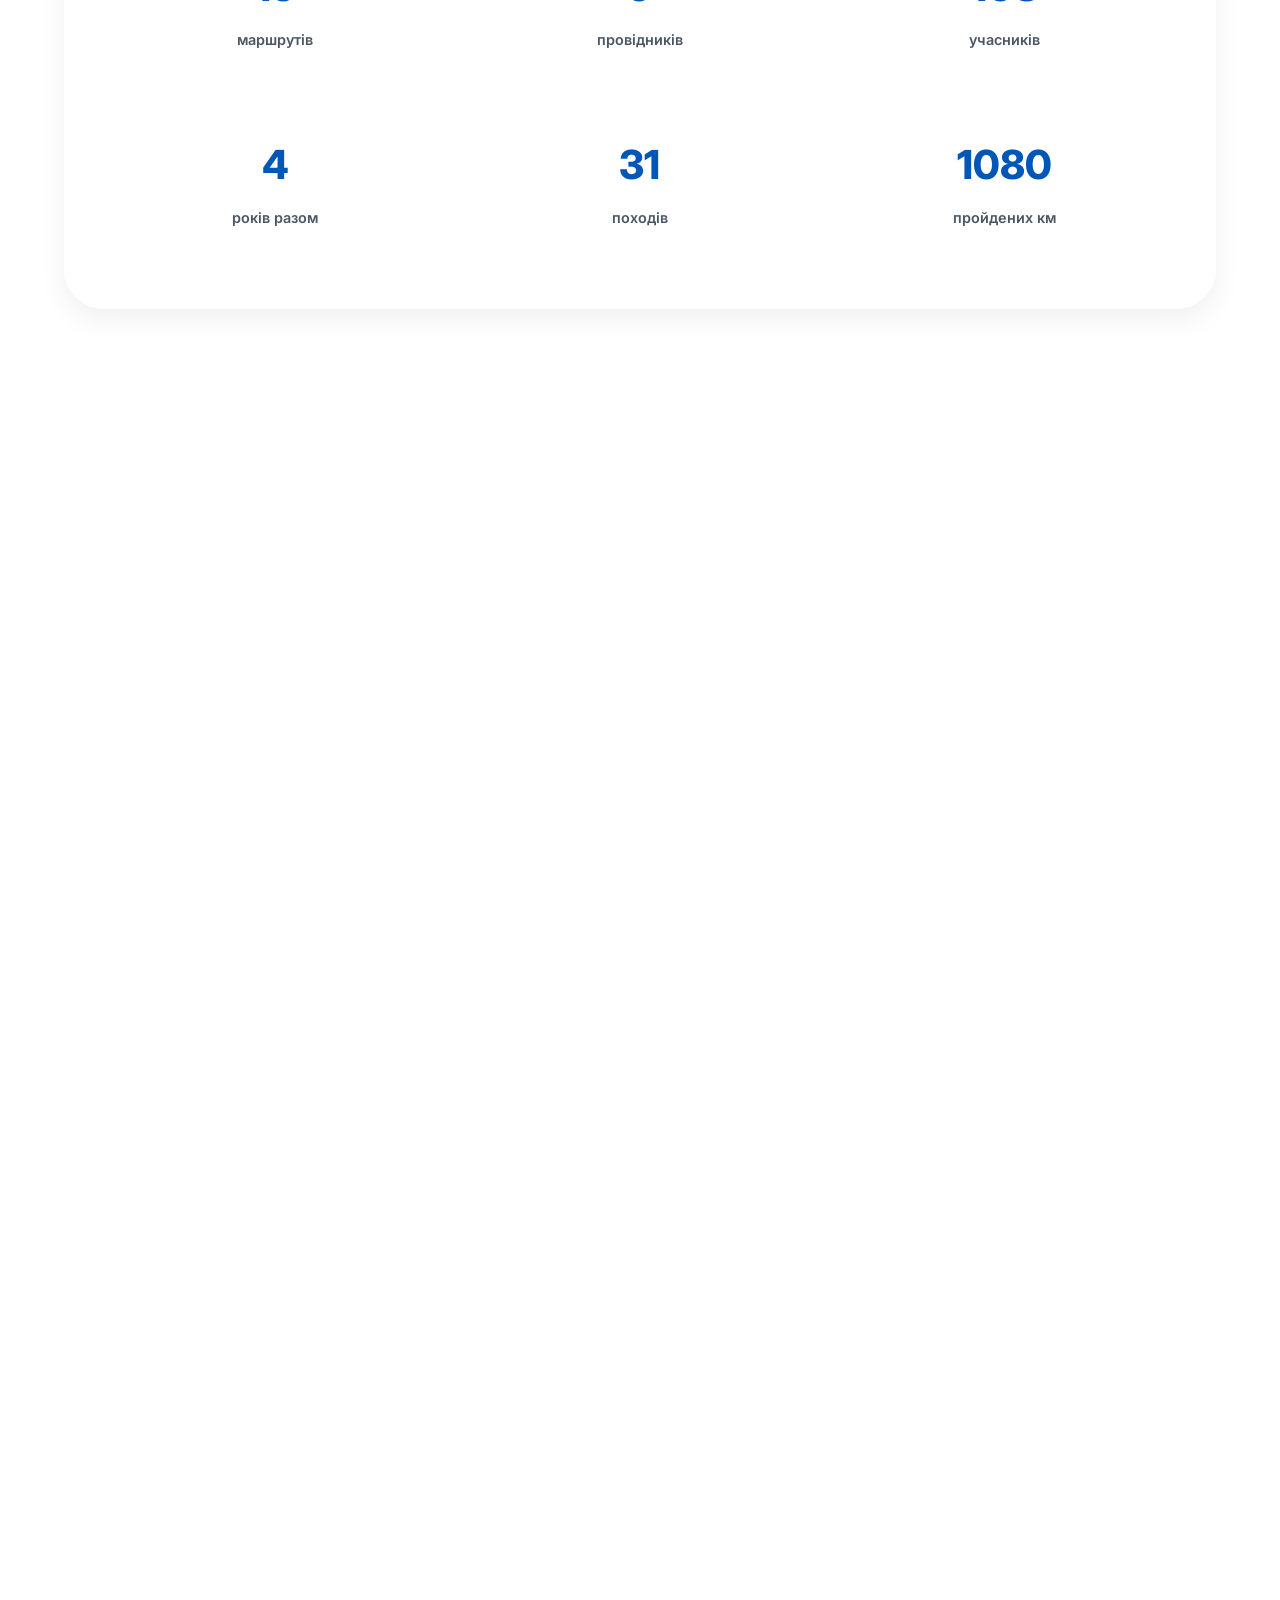
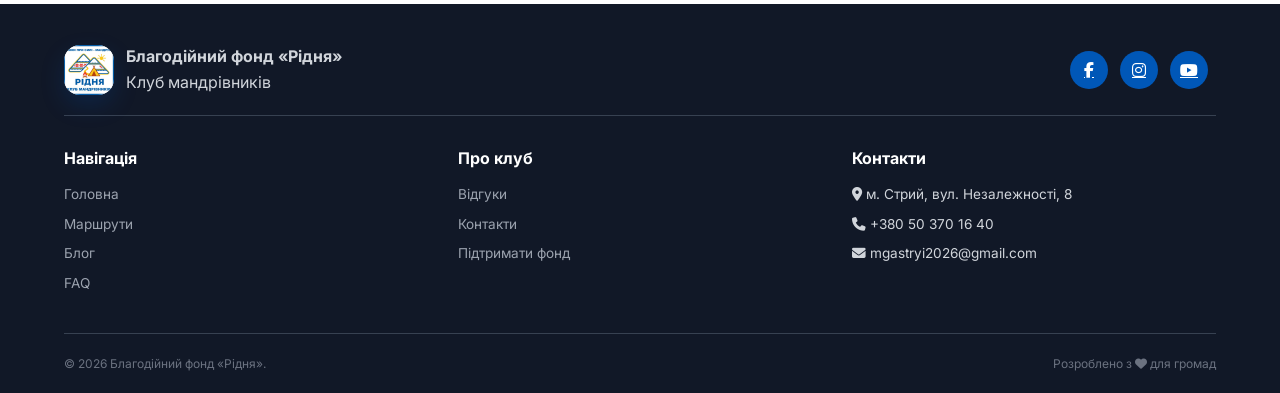
==== commit c3a6ac46: "Підключення до хоста" ====
--- a/index.html
+++ b/index.html
@@ -10,6 +10,7 @@
   <link rel="stylesheet" href="https://cdnjs.cloudflare.com/ajax/libs/font-awesome/6.5.1/css/all.min.css">
   <link rel="stylesheet" href="css/main.css">
   <link rel="stylesheet" href="css/home.css">
+  <link rel="icon" href="favicon.ico" type="image/x-icon">
 </head>
 <body class="page-home">
   <header class="main-header">
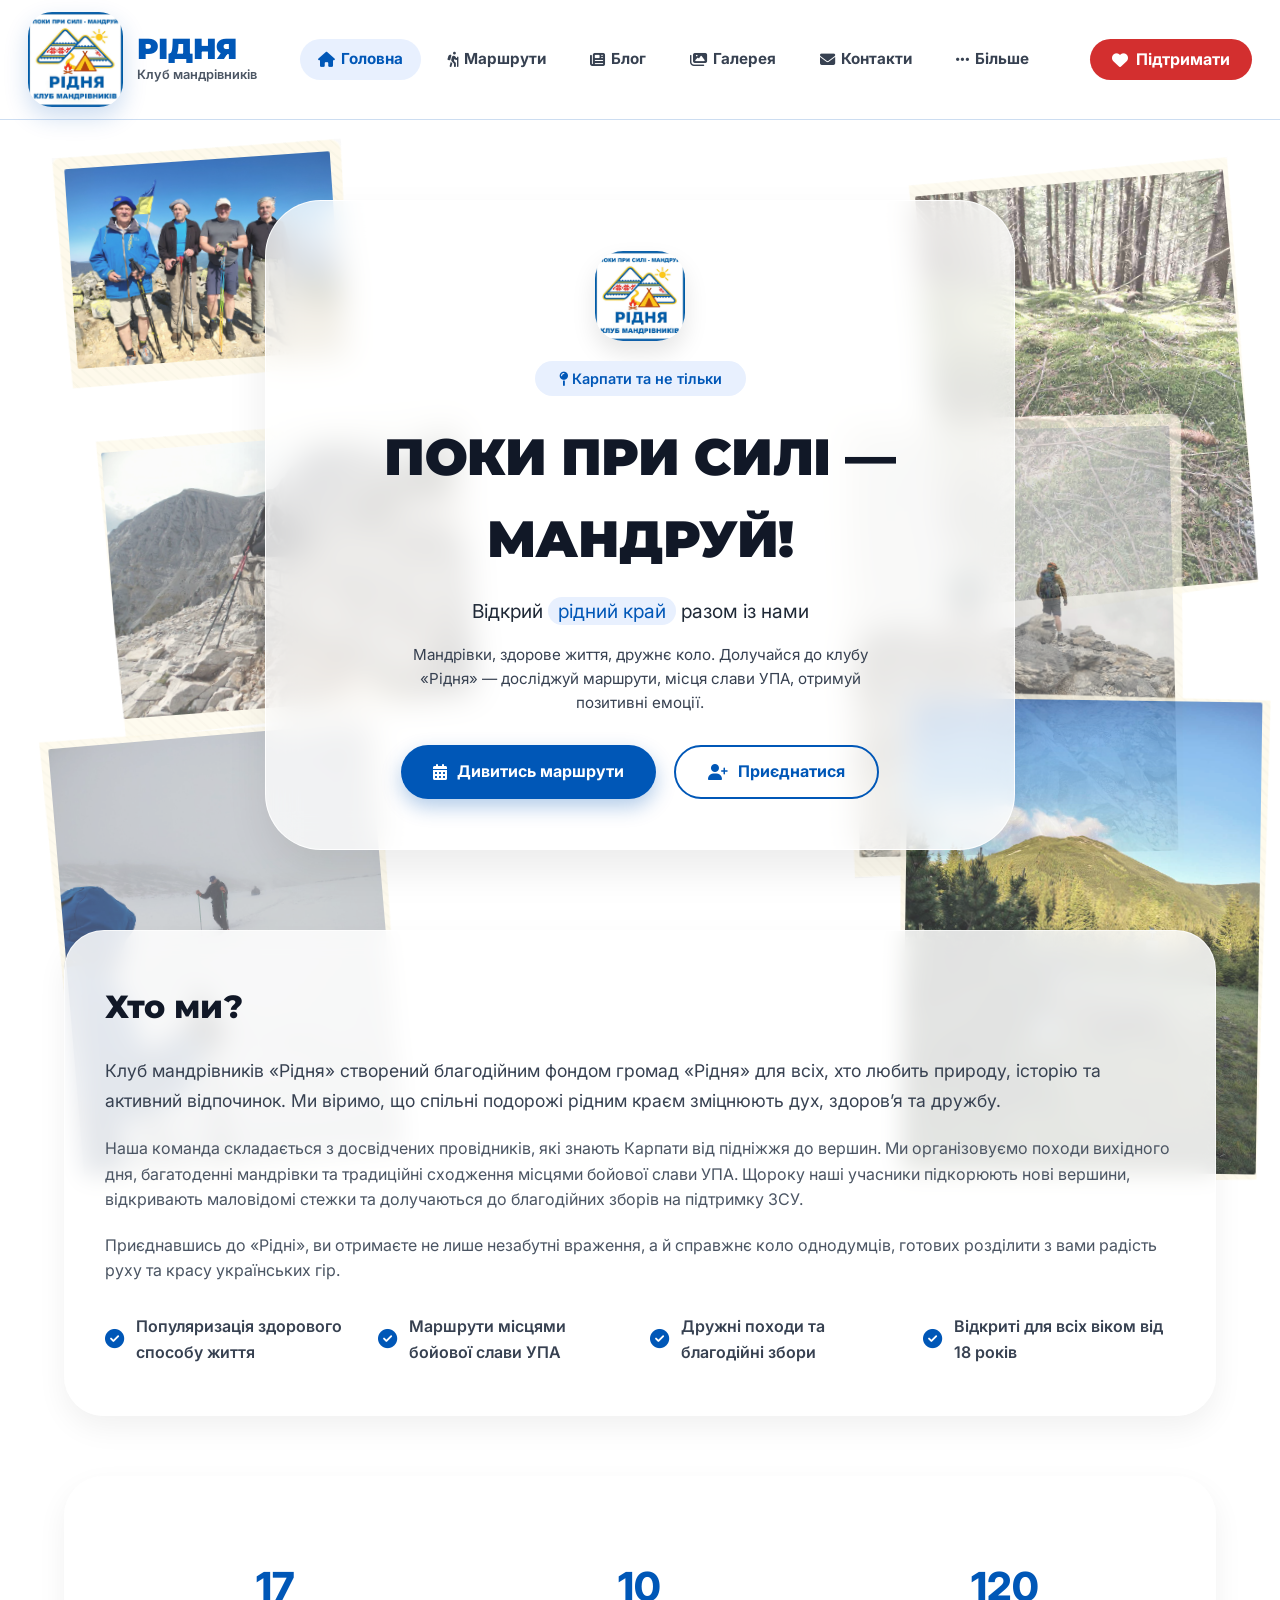
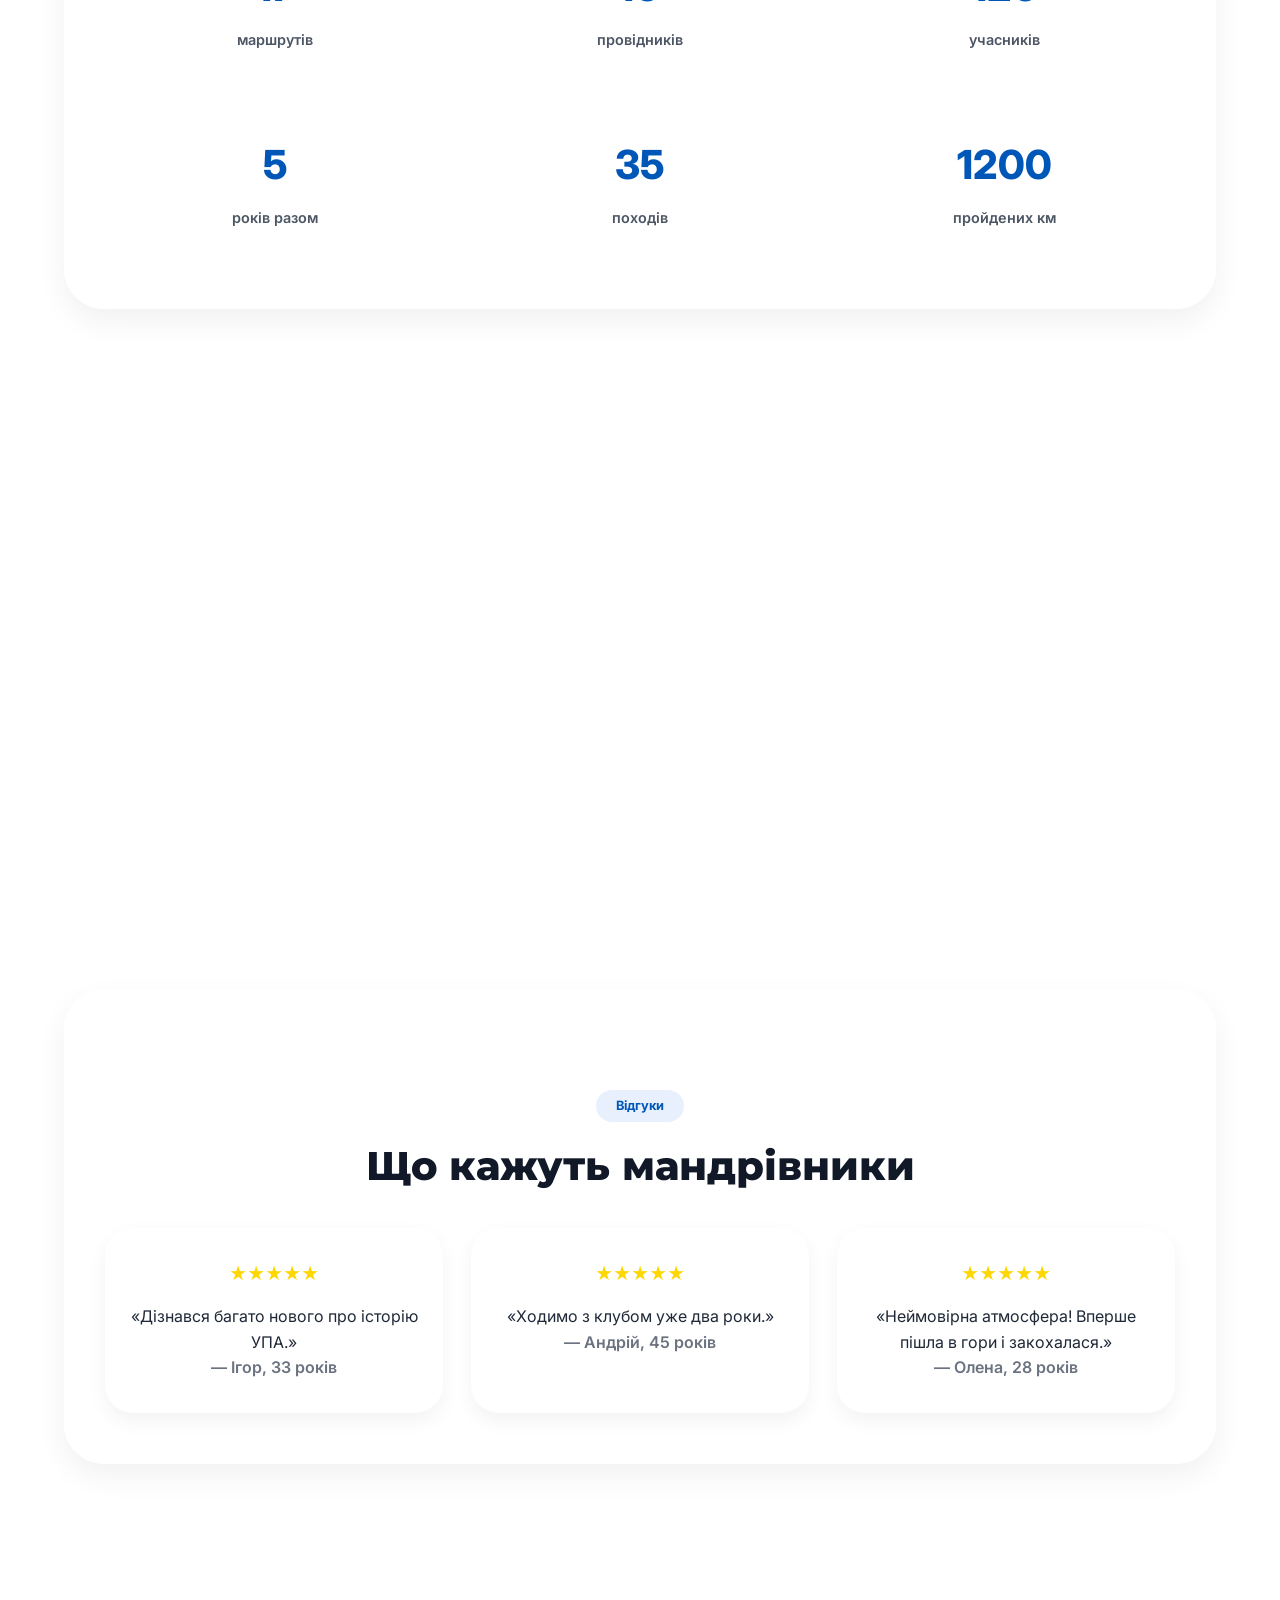
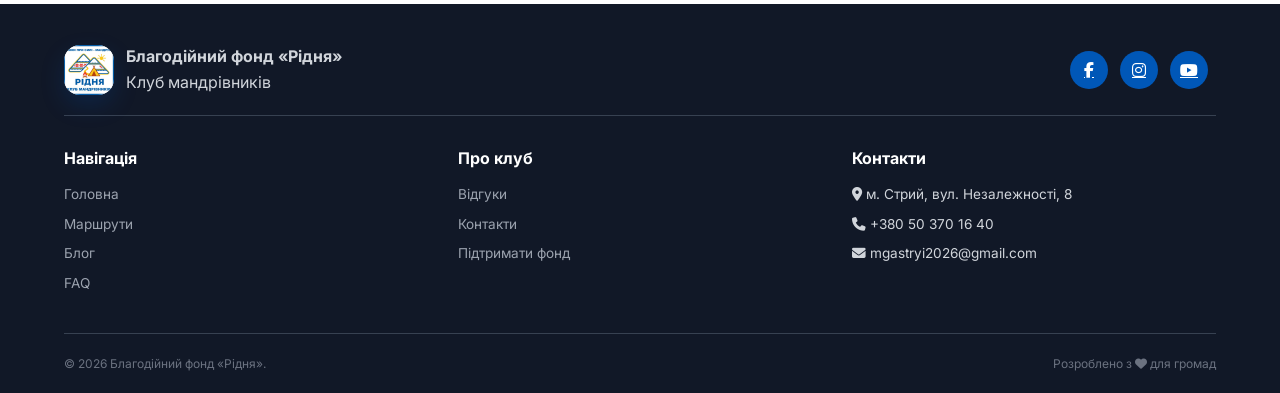
==== commit f9df9dc7: "update admin" ====
--- a/index.html
+++ b/index.html
@@ -41,12 +41,12 @@
         </ul>
       </nav>
       <div class="header-actions">
-        <a href="https://secure.wayforpay.com/payment/s6bdf0263be8c" class="btn-support" target="_blank" rel="noopener noreferrer"><i class="fas fa-heart"></i> Підтримати</a>
-        <div class="admin-controls">
-          <a href="admin/applications.html" class="admin-only" style="display: none;"><i class="fas fa-clipboard-list"></i> Заявки</a>
-          <a href="admin/reviews.html" class="admin-only" style="display: none;"><i class="fas fa-star"></i> Відгуки</a>
-          <button id="adminLogoutBtn" class="admin-only" style="display: none;" onclick="if(window.signOut) signOut();">Вийти</button>
-        </div>
+        <a href="https://secure.wayforpay.com/payment/s6bdf0263be8c" class="btn-support" target="_blank" rel="noopener noreferrer">
+          <i class="fas fa-heart"></i> Підтримати
+        </a>
+        <a href="/admin/dashboard.html" id="adminPanelLink" class="btn-support" style="display: none; background: var(--blue);">
+          <i class="fas fa-cog"></i> Адмін-панель
+        </a>
       </div>
     </div>
   </header>
@@ -136,7 +136,6 @@
 
   <script src="js/utils.js"></script>
   <script src="js/main.js"></script>
-  <!-- ДОДАНО: фоновий колаж -->
   <script src="js/bg-collage.js"></script>
   <script src="js/admin-auth.js"></script>
   <script src="js/reviews.js"></script>
